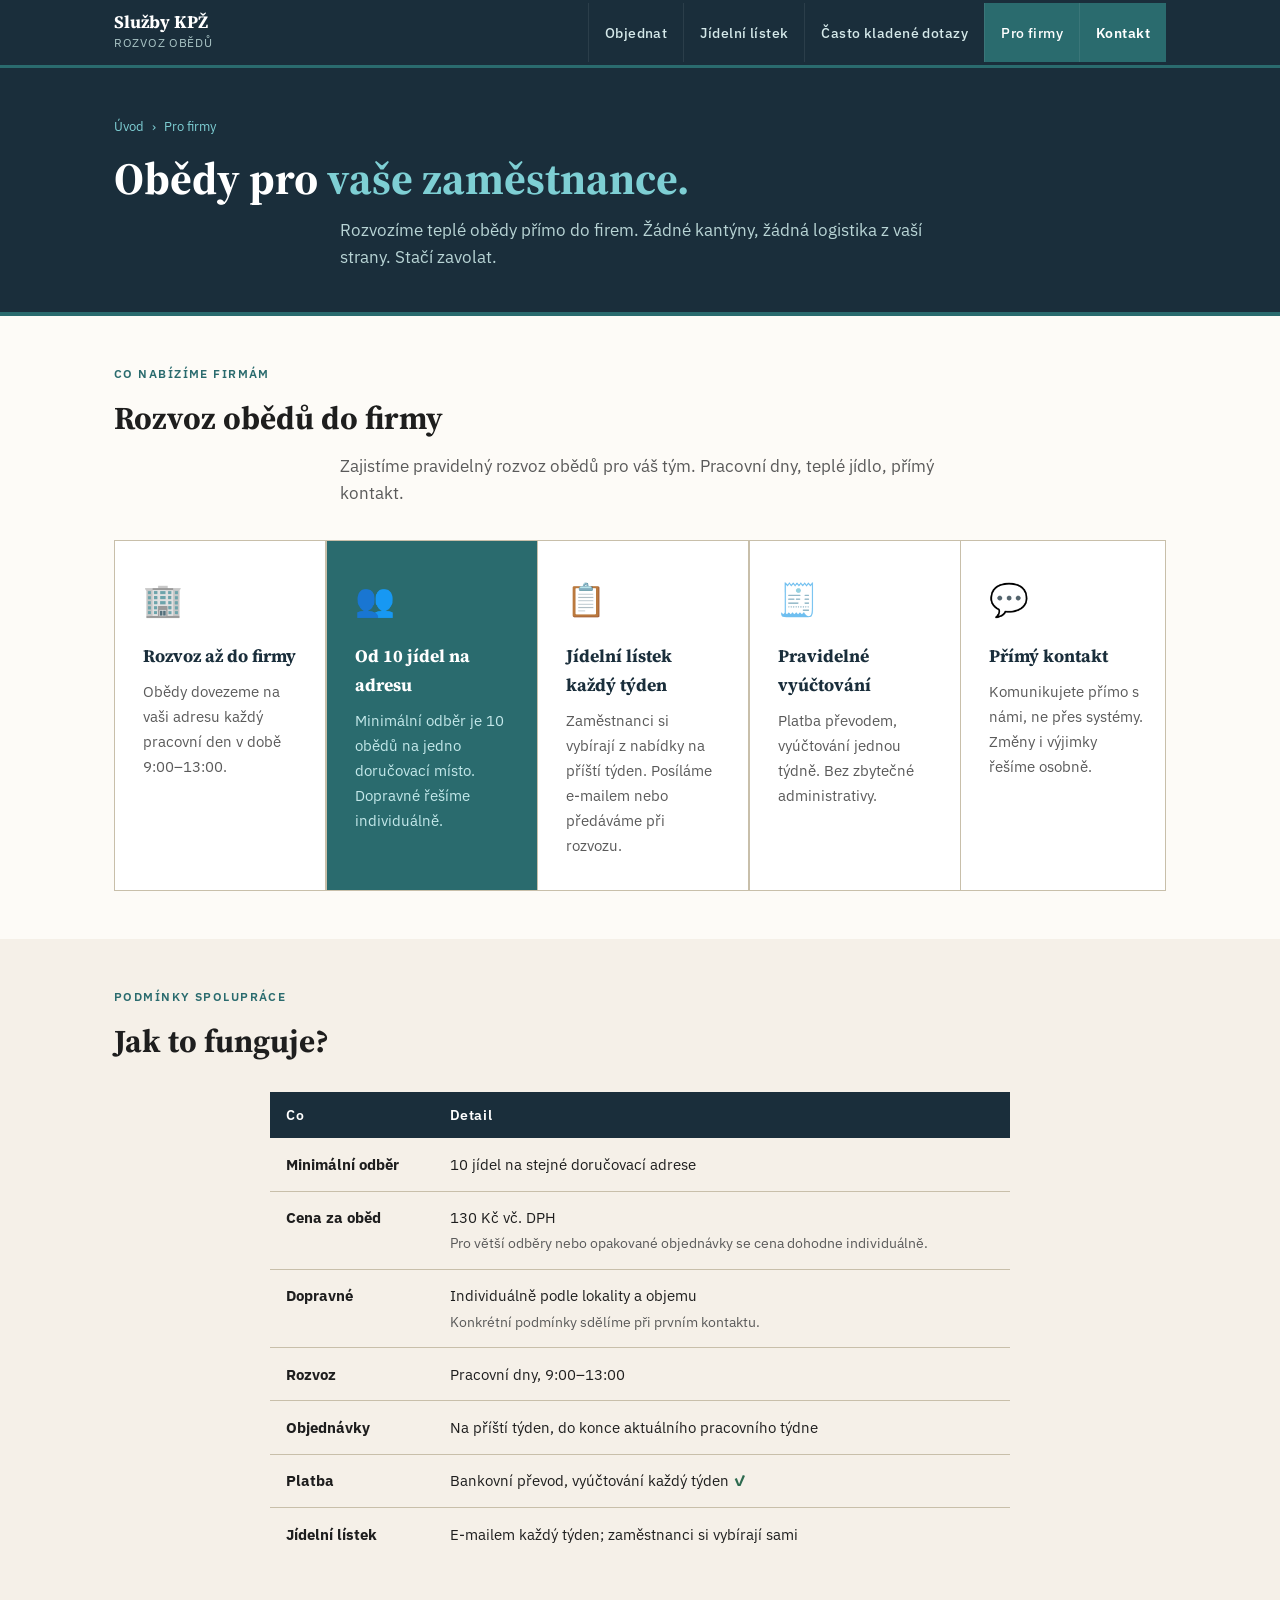
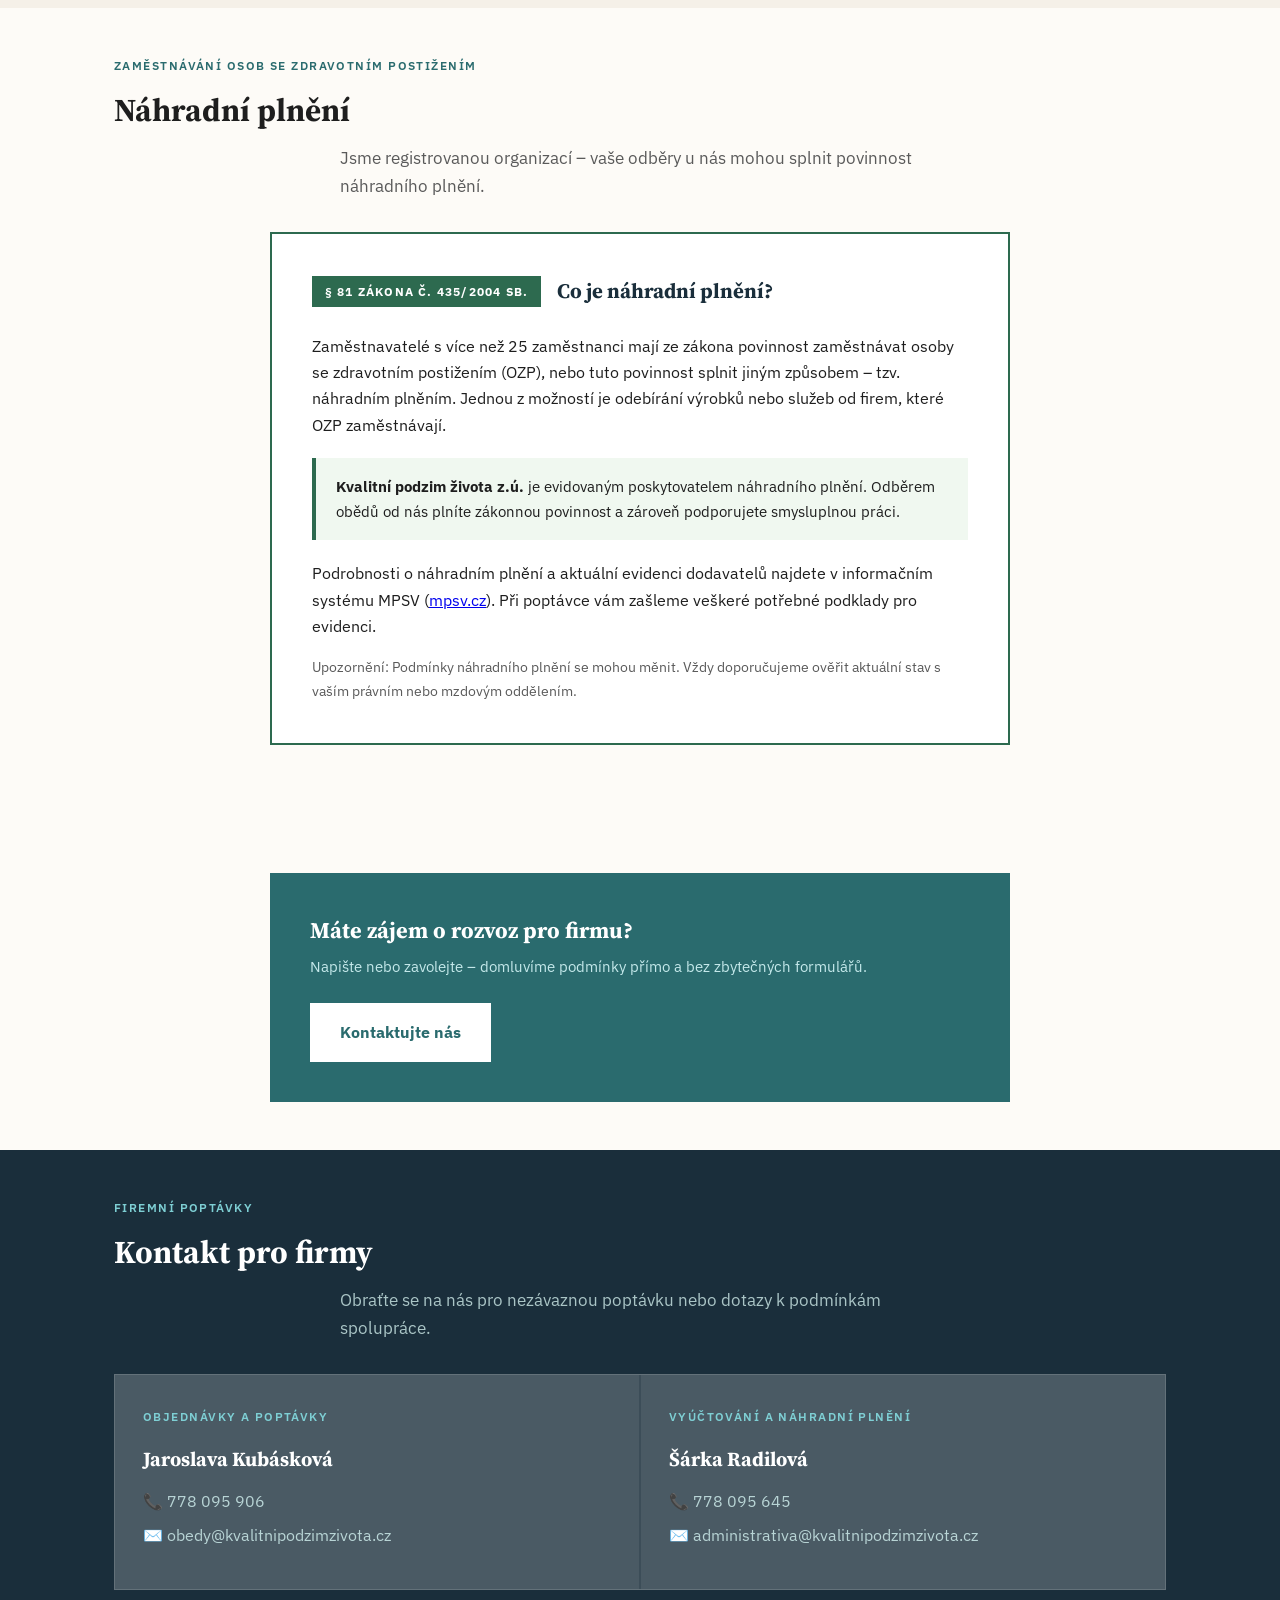
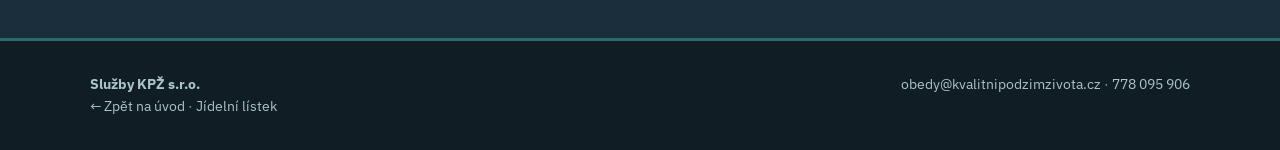
==== firmy.html @ a37a97b9 "fix centering" ====
<!DOCTYPE html>
<html lang="cs">
<head>
<meta charset="UTF-8">
<meta name="viewport" content="width=device-width, initial-scale=1.0">
<title>Rozvoz obědů pro firmy | Služby KPŽ</title>
<link rel="preconnect" href="https://fonts.googleapis.com">
<link rel="preconnect" href="https://fonts.gstatic.com" crossorigin>
<link href="https://fonts.googleapis.com/css2?family=Source+Serif+4:ital,opsz,wght@0,8..60,400;0,8..60,600;0,8..60,700;1,8..60,400&family=IBM+Plex+Sans:wght@400;500;600&display=swap" rel="stylesheet">
<style>
  *, *::before, *::after { box-sizing: border-box; margin: 0; padding: 0; }
  :root {
    --navy:  #1a2e3b;
    --teal:  #2a6b6e;
    --teal-light: #3a8d91;
    --warm:  #f5f0e8;
    --cream: #fdfbf7;
    --border:#c8bfaa;
    --text:  #1e1e1e;
    --muted: #5a5a5a;
    --green: #2d6a4f;
  }
  html { scroll-behavior: smooth; }
  body {
    font-family: 'IBM Plex Sans', sans-serif;
    font-size: 18px; line-height: 1.65;
    color: var(--text); background: var(--cream);
  }

  /* NAV */
  .site-nav {
    background: var(--navy); position: sticky; top: 0; z-index: 100;
    border-bottom: 3px solid var(--teal);
  }
  .nav-inner {
    max-width: 1100px; margin: 0 auto;
    display: flex; align-items: center; justify-content: space-between;
    padding: 0 1.5rem;
  }
  .nav-logo {
    display: flex; flex-direction: column;
    padding: 0.75rem 0; text-decoration: none;
  }
  .nav-logo span:first-child {
    font-family: 'Source Serif 4', serif;
    font-size: 1.1rem; font-weight: 700; color: #fff; line-height: 1.2;
  }
  .nav-logo span:last-child {
    font-size: 0.75rem; color: #aac5c6; letter-spacing: 0.06em; text-transform: uppercase;
  }
  .nav-links { display: flex; list-style: none; gap: 0; }
  .nav-links a {
    display: block; padding: 1.1rem 1rem;
    color: #d4e8e9; text-decoration: none; font-size: 0.9rem; font-weight: 500;
    letter-spacing: 0.03em; border-left: 1px solid rgba(255,255,255,0.08);
    transition: background 0.15s, color 0.15s;
  }
  .nav-links a:hover { background: var(--teal); color: #fff; }
  .nav-links a.active { background: var(--teal); color: #fff; }
  .nav-links a.nav-cta { background: var(--teal); color: #fff; font-weight: 600; }
  .nav-links a.nav-cta:hover { background: var(--teal-light); }

  /* PAGE HEADER */
  .page-header {
    background: var(--navy); padding: 3rem 1.5rem 2.5rem;
    border-bottom: 4px solid var(--teal);
  }
  .page-header-inner { max-width: 1100px; margin: 0 auto; padding: 0 1.5rem; }
  .breadcrumb {
    font-size: 0.8rem; color: #7ecfd4; margin-bottom: 1rem;
    display: flex; gap: 0.5rem; align-items: center;
  }
  .breadcrumb a { color: #7ecfd4; text-decoration: none; }
  .breadcrumb a:hover { color: #fff; }
  .page-header h1 {
    font-family: 'Source Serif 4', serif;
    font-size: clamp(1.8rem, 4vw, 2.8rem);
    font-weight: 700; color: #fff; line-height: 1.15; margin-bottom: 0.75rem;
  }
  .page-header h1 em { font-style: normal; color: #7ecfd4; }
  .page-header-lead { color: #b8d4d5; font-size: 1.05rem; max-width: 600px; margin-left: auto; margin-right: auto; }

  /* SECTIONS */
  .section { padding: 3rem 1.5rem; }
  .section-alt { background: var(--warm); }
  .section-dark { background: var(--navy); color: #fff; }
  .container { max-width: 1100px; margin-left: auto; margin-right: auto; padding: 0 1.5rem; }
  .section-label {
    font-size: 0.75rem; font-weight: 600; letter-spacing: 0.12em;
    text-transform: uppercase; color: var(--teal); margin-bottom: 0.5rem;
  }
  .section-dark .section-label { color: #7ecfd4; }
  h2 {
    font-family: 'Source Serif 4', serif;
    font-size: clamp(1.4rem, 2.5vw, 2rem);
    font-weight: 700; margin-bottom: 0.5rem;
  }
  .section-intro { font-size: 1.05rem; color: var(--muted); max-width: 600px; margin-bottom: 2rem; margin-left: auto; margin-right: auto; }
  .section-dark .section-intro { color: #aac5c6; }

  /* FEATURE GRID */
  .features {
    display: flex;
    gap: 1.5px; background: var(--border); border: 1.5px solid var(--border);
    margin-top: 2rem;
    overflow-x: auto;
    -webkit-overflow-scrolling: touch;
    scroll-snap-type: x mandatory;
  }
  .feature-card {
    background: #fff; padding: 2rem 1.75rem;
    min-width: 210px; flex: 1;
    scroll-snap-align: start;
  }
  .feature-icon { font-size: 2rem; margin-bottom: 1rem; display: block; }
  .feature-card h3 {
    font-family: 'Source Serif 4', serif;
    font-size: 1.1rem; font-weight: 700; margin-bottom: 0.5rem; color: var(--navy);
  }
  .feature-card p { font-size: 0.95rem; color: var(--muted); }
  .feature-card.highlight { background: var(--teal); }
  .feature-card.highlight h3 { color: #fff; }
  .feature-card.highlight p { color: #c4e8ea; }

  /* NAHRADNI PLNENI */
  .np-box {
    background: #fff; border: 2px solid var(--green);
    padding: 2.5rem; margin-top: 2rem;
    max-width: 740px; margin-left: auto; margin-right: auto;
  }
  .np-box-header {
    display: flex; align-items: center; gap: 1rem; margin-bottom: 1.5rem;
  }
  .np-badge {
    background: var(--green); color: #fff;
    font-size: 0.75rem; font-weight: 700; letter-spacing: 0.1em;
    text-transform: uppercase; padding: 0.35rem 0.8rem; white-space: nowrap;
  }
  .np-box h3 {
    font-family: 'Source Serif 4', serif;
    font-size: 1.3rem; font-weight: 700; color: var(--navy);
  }
  .np-body { font-size: 1rem; color: var(--text); }
  .np-body p { margin-bottom: 1rem; }
  .np-body p:last-child { margin-bottom: 0; color: var(--muted); font-size: 0.9rem; }
  .np-highlight {
    background: #f0f8f0; border-left: 4px solid var(--green);
    padding: 1rem 1.25rem; margin: 1.25rem 0;
    font-size: 0.95rem; color: var(--text);
  }

  /* CONDITION TABLE */
  .cond-table {
    width: 100%; border-collapse: collapse;
    margin-top: 1.5rem; font-size: 0.95rem;
    max-width: 740px; margin-left: auto; margin-right: auto;
  }
  .cond-table th {
    background: var(--navy); color: #fff;
    padding: 0.75rem 1rem; text-align: left;
    font-weight: 600; font-size: 0.85rem; letter-spacing: 0.04em;
  }
  .cond-table td {
    padding: 0.85rem 1rem; border-bottom: 1px solid var(--border);
    vertical-align: top;
  }
  .cond-table tr:last-child td { border-bottom: none; }
  .cond-table tr:nth-child(even) td { background: var(--warm); }
  .cond-ok { color: var(--green); font-weight: 700; }
  .cond-note { font-size: 0.85rem; color: var(--muted); }

  /* CTA BOX */
  .cta-box {
    background: var(--teal); color: #fff;
    padding: 2.5rem; margin-top: 2rem;
    display: flex; align-items: center; justify-content: space-between;
    gap: 1.5rem; flex-wrap: wrap;
    max-width: 740px; margin-left: auto; margin-right: auto;
  }
  .cta-box h3 {
    font-family: 'Source Serif 4', serif;
    font-size: 1.4rem; font-weight: 700; margin-bottom: 0.25rem;
  }
  .cta-box p { color: #c4e8ea; font-size: 0.95rem; }
  .btn-white {
    display: inline-block; padding: 0.9rem 1.75rem;
    background: #fff; color: var(--teal);
    font-family: 'IBM Plex Sans', sans-serif; font-size: 1rem; font-weight: 700;
    text-decoration: none; border: 2px solid #fff;
    white-space: nowrap; transition: background 0.15s, color 0.15s;
  }
  .btn-white:hover { background: var(--navy); color: #fff; border-color: var(--navy); }

  /* CONTACT */
  .contact-grid {
    display: grid; grid-template-columns: repeat(auto-fit, minmax(260px, 1fr));
    gap: 1.5px; background: rgba(255,255,255,0.15);
    border: 1.5px solid rgba(255,255,255,0.2); margin-top: 2rem;
  }
  .contact-card { background: rgba(255,255,255,0.07); padding: 2rem 1.75rem; }
  .contact-card h3 {
    font-size: 0.75rem; letter-spacing: 0.12em; text-transform: uppercase;
    color: #7ecfd4; margin-bottom: 1rem; font-weight: 600;
  }
  .contact-card .name {
    font-family: 'Source Serif 4', serif;
    font-size: 1.25rem; font-weight: 700; color: #fff; margin-bottom: 0.75rem;
  }
  .contact-item { margin-bottom: 0.5rem; }
  .contact-item a {
    color: #b8d4d5; text-decoration: none; font-size: 1rem;
    display: flex; align-items: center; gap: 0.5rem;
    word-break: break-all;
  }
  .contact-item a:hover { color: #fff; }

  .site-footer {
    background: #101d24; color: #7a9fa5;
    padding: 2rem 1.5rem; font-size: 0.85rem;
    border-top: 3px solid var(--teal);
  }
  .footer-inner {
    max-width: 1100px; margin: 0 auto;
    display: flex; flex-wrap: wrap; justify-content: space-between; gap: 1rem;
  }
  .footer-inner a { color: #aac5c6; text-decoration: none; }
  .footer-inner a:hover { color: #fff; }


  /* ── HAMBURGER ── */
  .nav-hamburger {
    display: none;
    flex-direction: column; justify-content: center; gap: 5px;
    width: 2.5rem; height: 2.5rem;
    background: none; border: none; cursor: pointer; padding: 0.25rem;
    flex-shrink: 0;
  }
  .nav-hamburger span {
    display: block; width: 100%; height: 2px;
    background: #fff; transition: transform 0.2s, opacity 0.2s;
  }
  .nav-hamburger.open span:nth-child(1) { transform: translateY(7px) rotate(45deg); }
  .nav-hamburger.open span:nth-child(2) { opacity: 0; }
  .nav-hamburger.open span:nth-child(3) { transform: translateY(-7px) rotate(-45deg); }
  .nav-mobile {
    display: none; flex-direction: column;
    background: var(--navy);
    border-top: 1px solid rgba(255,255,255,0.1);
  }
  .nav-mobile.open { display: flex; }
  .nav-mobile a {
    display: block; padding: 1rem 1.5rem;
    color: #d4e8e9; text-decoration: none; font-size: 1.05rem; font-weight: 500;
    border-bottom: 1px solid rgba(255,255,255,0.07);
    transition: background 0.15s;
  }
  .nav-mobile a:hover { background: var(--teal); color: #fff; }
  .nav-mobile a.nav-cta {
    background: var(--teal); color: #fff; font-weight: 700;
    text-align: center; margin: 0.75rem 1.5rem 1rem;
  }
  .nav-mobile a.nav-cta:hover { background: var(--teal-light); }
  @media (max-width: 700px) {
    .nav-links { display: none; }
    .nav-hamburger { display: flex; }
    .cta-box { flex-direction: column; }
    .feature-card { min-width: 75vw; }
    .np-box { padding: 1.5rem; }
    .np-box-header { flex-direction: column; align-items: flex-start; }
    .cond-table { font-size: 0.85rem; }
  }
</style>
</head>
<body>

<nav class="site-nav">
  <div class="nav-inner">
    <a href="index.html" class="nav-logo">
      <span>Služby KPŽ</span>
      <span>Rozvoz obědů</span>
    </a>
    <ul class="nav-links">
      <li><a href="index.html#objednat-formular">Objednat</a></li>
      <li><a href="jidelni-listek.html">Jídelní lístek</a></li>
      <li><a href="index.html#faq">Často kladené dotazy</a></li>
      <li><a href="firmy.html" class="active">Pro firmy</a></li>
      <li><a href="#kontakt" class="nav-cta">Kontakt</a></li>
    </ul>
    <button class="nav-hamburger" aria-label="Otevřít menu" aria-expanded="false" onclick="toggleMenu(this)">
      <span></span><span></span><span></span>
    </button>
  </div>
  <div class="nav-mobile" id="nav-mobile">
    <a href="index.html" onclick="closeMenu()" style="font-weight:700;color:#fff;">← Úvod</a>
    <a href="index.html#objednat-formular" onclick="closeMenu()">Objednat</a>
    <a href="jidelni-listek.html" onclick="closeMenu()">Jídelní lístek</a>
    <a href="index.html#faq" onclick="closeMenu()">Často kladené dotazy</a>
    <a href="firmy.html" onclick="closeMenu()">Pro firmy</a>
    <a href="#kontakt" class="nav-cta" onclick="closeMenu()">Kontakt</a>
  </div>
</nav>

<header class="page-header">
  <div class="page-header-inner">
    <div class="breadcrumb">
      <a href="index.html">Úvod</a> <span>›</span> Pro firmy
    </div>
    <h1>Obědy pro <em>vaše zaměstnance.</em></h1>
    <p class="page-header-lead">
      Rozvozíme teplé obědy přímo do firem. Žádné kantýny, žádná logistika z vaší strany. Stačí zavolat.
    </p>
  </div>
</header>

<!-- PŘEHLED -->
<section class="section">
  <div class="container">
    <p class="section-label">Co nabízíme firmám</p>
    <h2>Rozvoz obědů do firmy</h2>
    <p class="section-intro">
      Zajistíme pravidelný rozvoz obědů pro váš tým. Pracovní dny, teplé jídlo, přímý kontakt.
    </p>
    <div class="features" role="list">
      <div class="feature-card" role="listitem">
        <span class="feature-icon" aria-hidden="true">🏢</span>
        <h3>Rozvoz až do firmy</h3>
        <p>Obědy dovezeme na vaši adresu každý pracovní den v době 9:00–13:00.</p>
      </div>
      <div class="feature-card highlight" role="listitem">
        <span class="feature-icon" aria-hidden="true">👥</span>
        <h3>Od 10 jídel na adresu</h3>
        <p>Minimální odběr je 10 obědů na jedno doručovací místo. Dopravné řešíme individuálně.</p>
      </div>
      <div class="feature-card" role="listitem">
        <span class="feature-icon" aria-hidden="true">📋</span>
        <h3>Jídelní lístek každý týden</h3>
        <p>Zaměstnanci si vybírají z nabídky na příští týden. Posíláme e-mailem nebo předáváme při rozvozu.</p>
      </div>
      <div class="feature-card" role="listitem">
        <span class="feature-icon" aria-hidden="true">🧾</span>
        <h3>Pravidelné vyúčtování</h3>
        <p>Platba převodem, vyúčtování jednou týdně. Bez zbytečné administrativy.</p>
      </div>
      <div class="feature-card" role="listitem">
        <span class="feature-icon" aria-hidden="true">💬</span>
        <h3>Přímý kontakt</h3>
        <p>Komunikujete přímo s námi, ne přes systémy. Změny i výjimky řešíme osobně.</p>
      </div>
    </div>
  </div>
</section>

<!-- PODMÍNKY -->
<section class="section section-alt">
  <div class="container">
    <p class="section-label">Podmínky spolupráce</p>
    <h2>Jak to funguje?</h2>
    <table class="cond-table" aria-label="Podmínky firemního rozvozu">
      <thead>
        <tr>
          <th>Co</th>
          <th>Detail</th>
        </tr>
      </thead>
      <tbody>
        <tr>
          <td><strong>Minimální odběr</strong></td>
          <td>10 jídel na stejné doručovací adrese</td>
        </tr>
        <tr>
          <td><strong>Cena za oběd</strong></td>
          <td>130 Kč vč. DPH<br><span class="cond-note">Pro větší odběry nebo opakované objednávky se cena dohodne individuálně.</span></td>
        </tr>
        <tr>
          <td><strong>Dopravné</strong></td>
          <td>Individuálně podle lokality a objemu<br><span class="cond-note">Konkrétní podmínky sdělíme při prvním kontaktu.</span></td>
        </tr>
        <tr>
          <td><strong>Rozvoz</strong></td>
          <td>Pracovní dny, 9:00–13:00</td>
        </tr>
        <tr>
          <td><strong>Objednávky</strong></td>
          <td>Na příští týden, do konce aktuálního pracovního týdne</td>
        </tr>
        <tr>
          <td><strong>Platba</strong></td>
          <td>Bankovní převod, vyúčtování každý týden <span class="cond-ok">✓</span></td>
        </tr>
        <tr>
          <td><strong>Jídelní lístek</strong></td>
          <td>E-mailem každý týden; zaměstnanci si vybírají sami</td>
        </tr>
      </tbody>
    </table>
  </div>
</section>

<!-- NÁHRADNÍ PLNĚNÍ -->
<section class="section" id="nahradni-plneni">
  <div class="container">
    <p class="section-label">Zaměstnávání osob se zdravotním postižením</p>
    <h2>Náhradní plnění</h2>
    <p class="section-intro">
      Jsme registrovanou organizací – vaše odběry u nás mohou splnit povinnost náhradního plnění.
    </p>

    <div class="np-box" role="note" aria-label="Informace o náhradním plnění">
      <div class="np-box-header">
        <span class="np-badge">§ 81 zákona č. 435/2004 Sb.</span>
        <h3>Co je náhradní plnění?</h3>
      </div>
      <div class="np-body">
        <p>
          Zaměstnavatelé s více než 25 zaměstnanci mají ze zákona povinnost zaměstnávat osoby se zdravotním postižením (OZP), nebo tuto povinnost splnit jiným způsobem – tzv. náhradním plněním. Jednou z možností je odebírání výrobků nebo služeb od firem, které OZP zaměstnávají.
        </p>
        <div class="np-highlight">
          <strong>Kvalitní podzim života z.ú.</strong> je evidovaným poskytovatelem náhradního plnění. Odběrem obědů od nás plníte zákonnou povinnost a zároveň podporujete smysluplnou práci.
        </div>
        <p>
          Podrobnosti o náhradním plnění a aktuální evidenci dodavatelů najdete v informačním systému MPSV
          (<a href="https://www.mpsv.cz" target="_blank" rel="noopener noreferrer">mpsv.cz</a>).
          Při poptávce vám zašleme veškeré potřebné podklady pro evidenci.
        </p>
        <p>
          Upozornění: Podmínky náhradního plnění se mohou měnit. Vždy doporučujeme ověřit aktuální stav s vaším právním nebo mzdovým oddělením.
        </p>
      </div>
    </div>
  </div>
</section>

<!-- CTA -->
<section class="section">
  <div class="container">
    <div class="cta-box" role="complementary" aria-label="Výzva k akci">
      <div>
        <h3>Máte zájem o rozvoz pro firmu?</h3>
        <p>Napište nebo zavolejte – domluvíme podmínky přímo a bez zbytečných formulářů.</p>
      </div>
      <a href="#kontakt" class="btn-white">Kontaktujte nás</a>
    </div>
  </div>
</section>

<!-- KONTAKT -->
<section class="section section-dark" id="kontakt">
  <div class="container">
    <p class="section-label">Firemní poptávky</p>
    <h2 style="color:#fff;">Kontakt pro firmy</h2>
    <p class="section-intro">Obraťte se na nás pro nezávaznou poptávku nebo dotazy k podmínkám spolupráce.</p>
    <div class="contact-grid" role="list">
      <div class="contact-card" role="listitem">
        <h3>Objednávky a poptávky</h3>
        <div class="name">Jaroslava Kubásková</div>
        <div class="contact-item"><a href="tel:778095906">📞 778 095 906</a></div>
        <div class="contact-item"><a href="mailto:obedy@kvalitnipodzimzivota.cz">✉️ obedy@kvalitnipodzimzivota.cz</a></div>
      </div>
      <div class="contact-card" role="listitem">
        <h3>Vyúčtování a náhradní plnění</h3>
        <div class="name">Šárka Radilová</div>
        <div class="contact-item"><a href="tel:778095645">📞 778 095 645</a></div>
        <div class="contact-item"><a href="mailto:administrativa@kvalitnipodzimzivota.cz">✉️ administrativa@kvalitnipodzimzivota.cz</a></div>
      </div>
    </div>
  </div>
</section>

<footer class="site-footer">
  <div class="footer-inner">
    <div>
      <strong style="color:#aac5c6;">Služby KPŽ s.r.o.</strong><br>
      <a href="index.html">← Zpět na úvod</a> ·
      <a href="jidelni-listek.html">Jídelní lístek</a>
    </div>
    <div>
      <a href="mailto:obedy@kvalitnipodzimzivota.cz">obedy@kvalitnipodzimzivota.cz</a> ·
      <a href="tel:778095906">778 095 906</a>
    </div>
  </div>
</footer>

<script>
  function toggleMenu(btn) {
    const menu = document.getElementById('nav-mobile');
    const open = menu.classList.toggle('open');
    btn.classList.toggle('open', open);
    btn.setAttribute('aria-expanded', open);
  }
  function closeMenu() {
    const menu = document.getElementById('nav-mobile');
    const btn = document.querySelector('.nav-hamburger');
    menu.classList.remove('open');
    btn.classList.remove('open');
    btn.setAttribute('aria-expanded', 'false');
  }
</script>

</body>
</html>
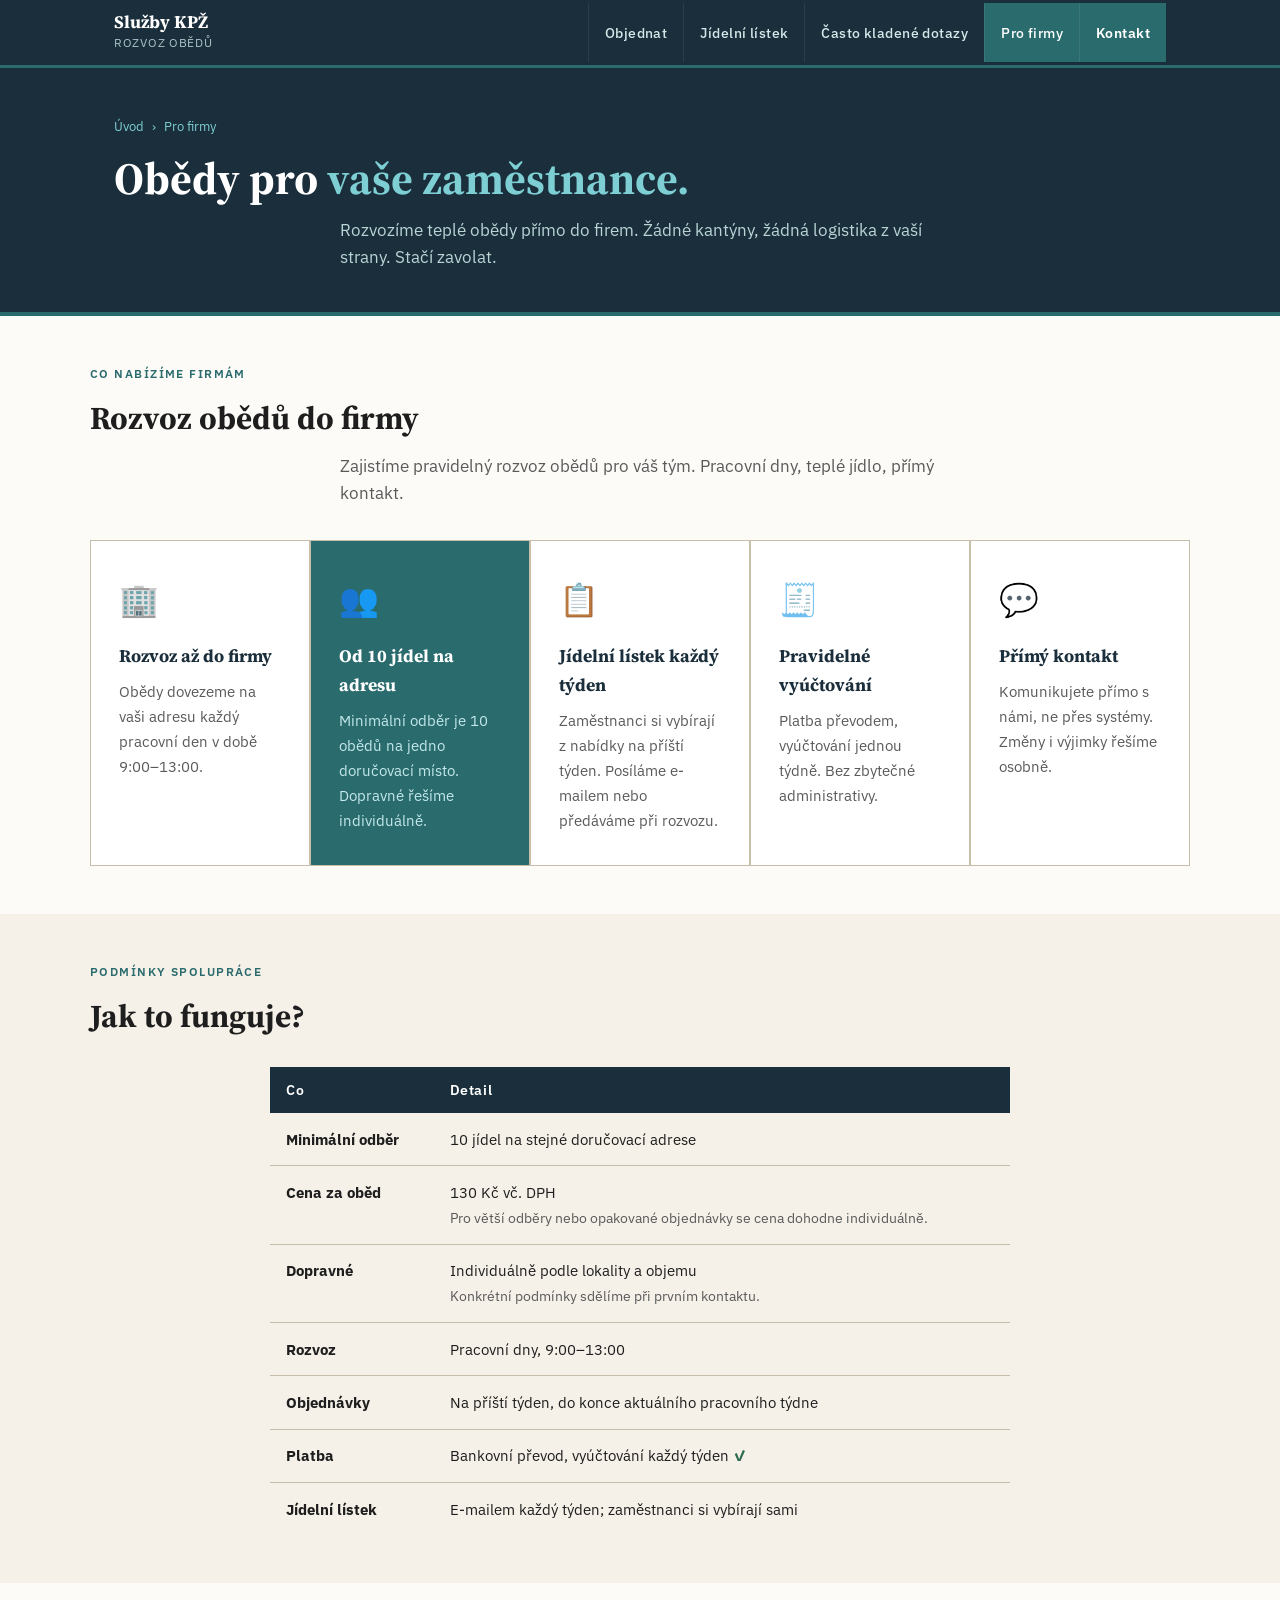
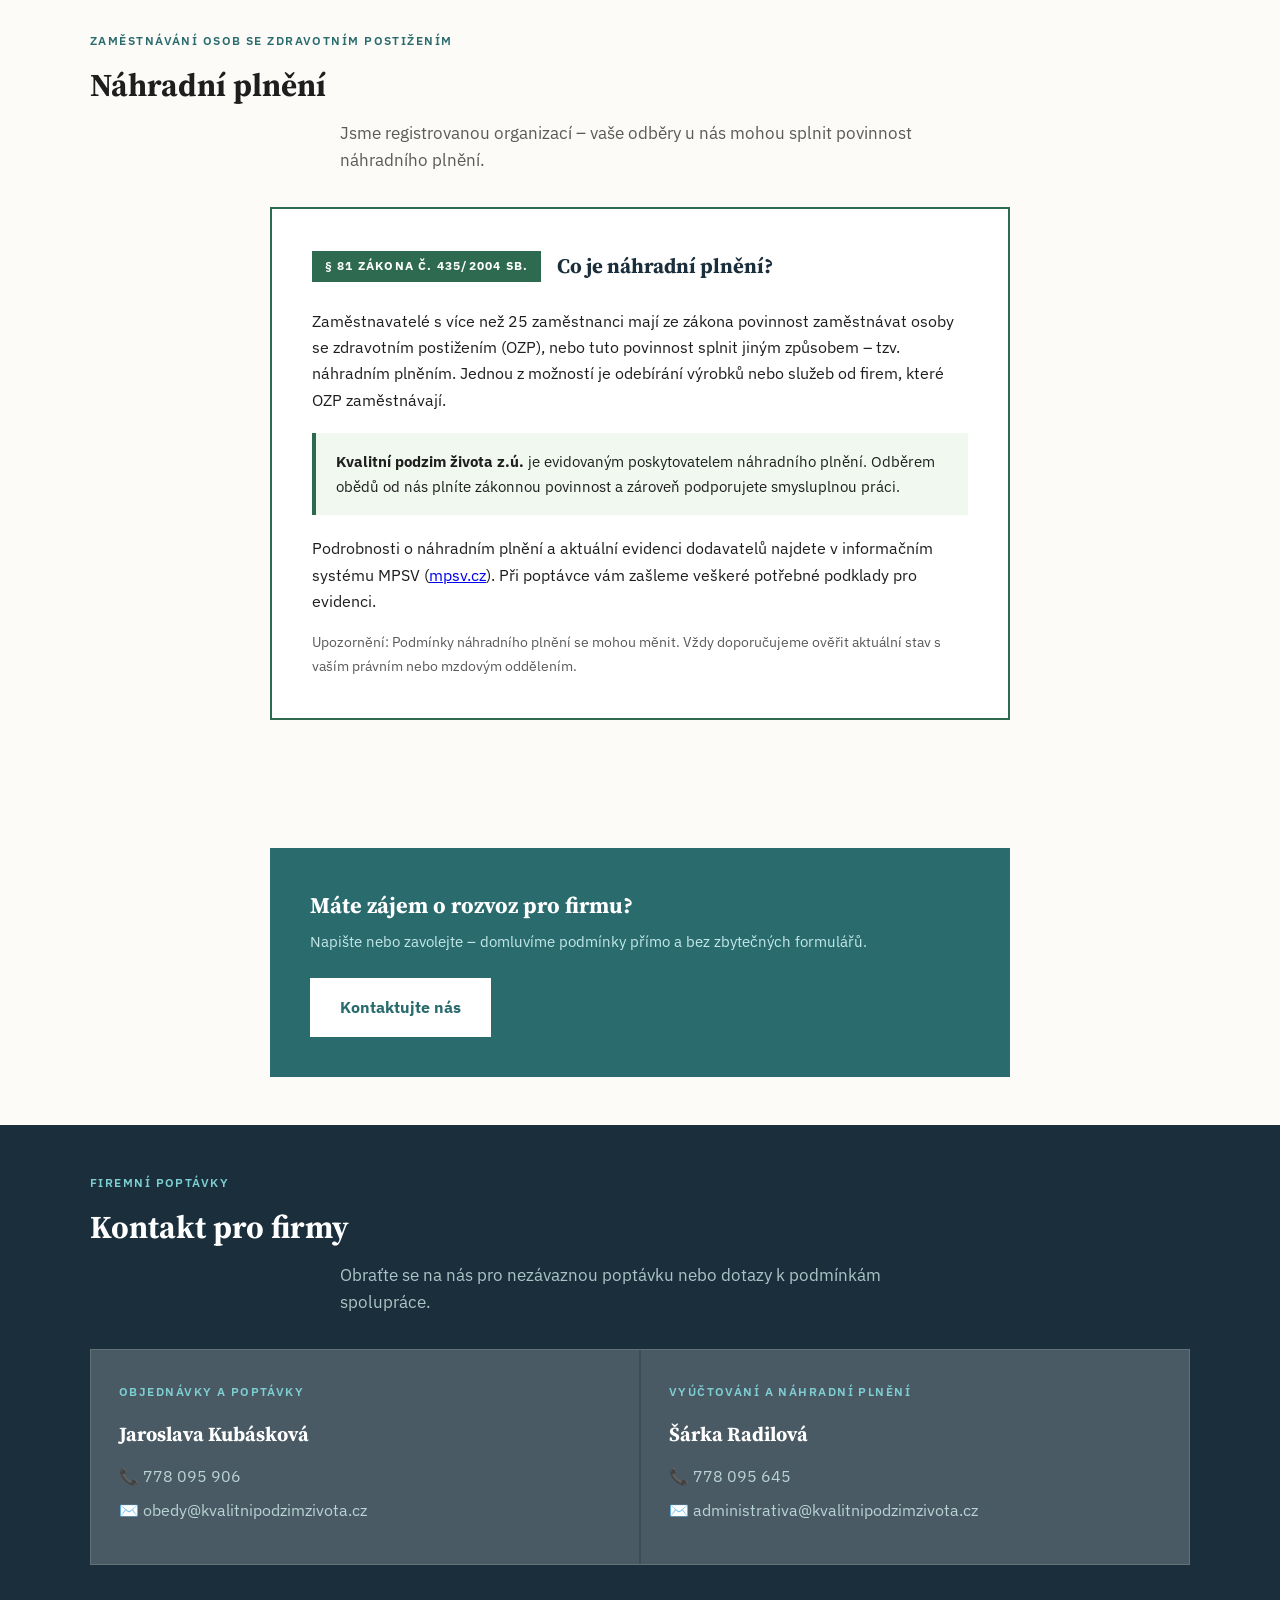
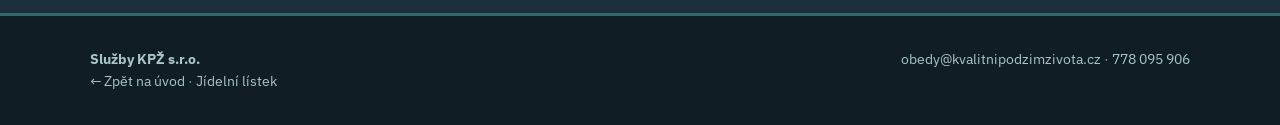
==== commit 0dab29b5: "removed bad loking padding Added claude for da vibes" ====
--- a/firmy.html
+++ b/firmy.html
@@ -84,7 +84,7 @@
   .section { padding: 3rem 1.5rem; }
   .section-alt { background: var(--warm); }
   .section-dark { background: var(--navy); color: #fff; }
-  .container { max-width: 1100px; margin-left: auto; margin-right: auto; padding: 0 1.5rem; }
+  .container { max-width: 1100px; margin: 0 auto; }
   .section-label {
     font-size: 0.75rem; font-weight: 600; letter-spacing: 0.12em;
     text-transform: uppercase; color: var(--teal); margin-bottom: 0.5rem;
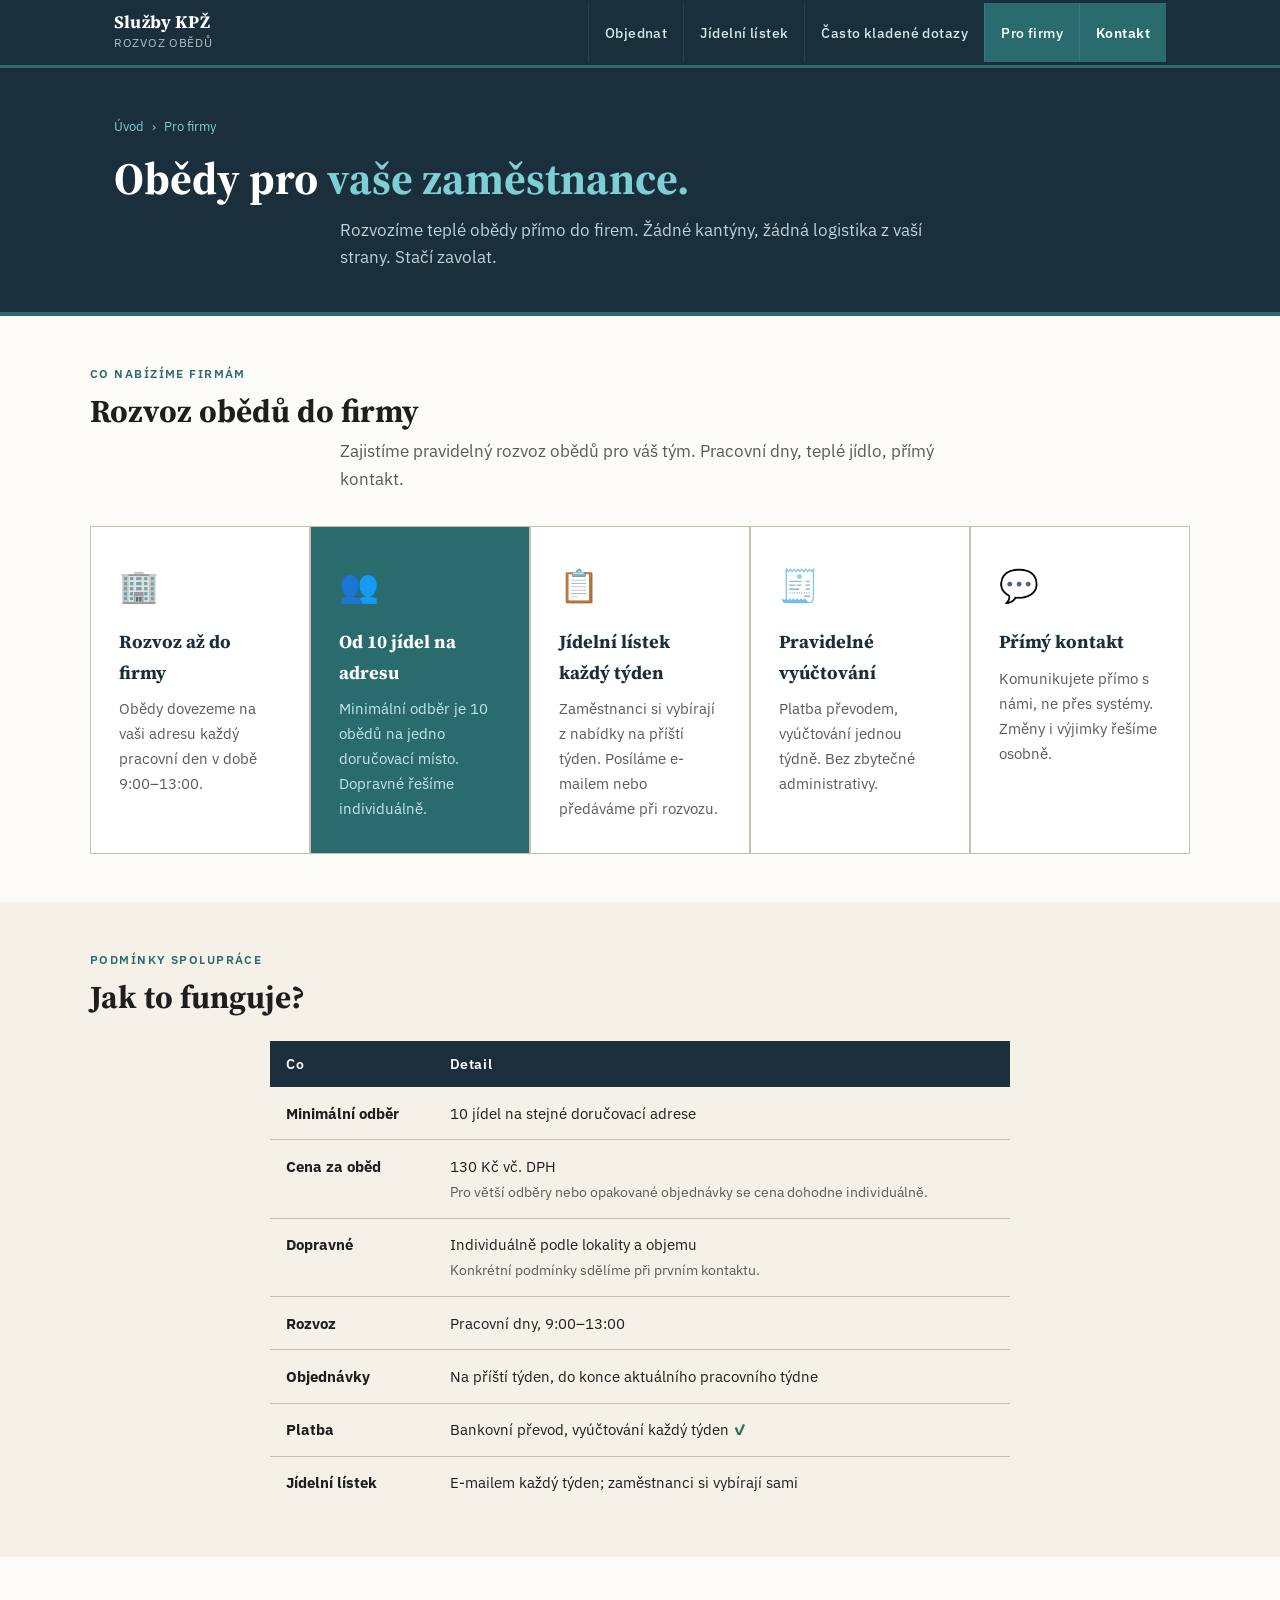
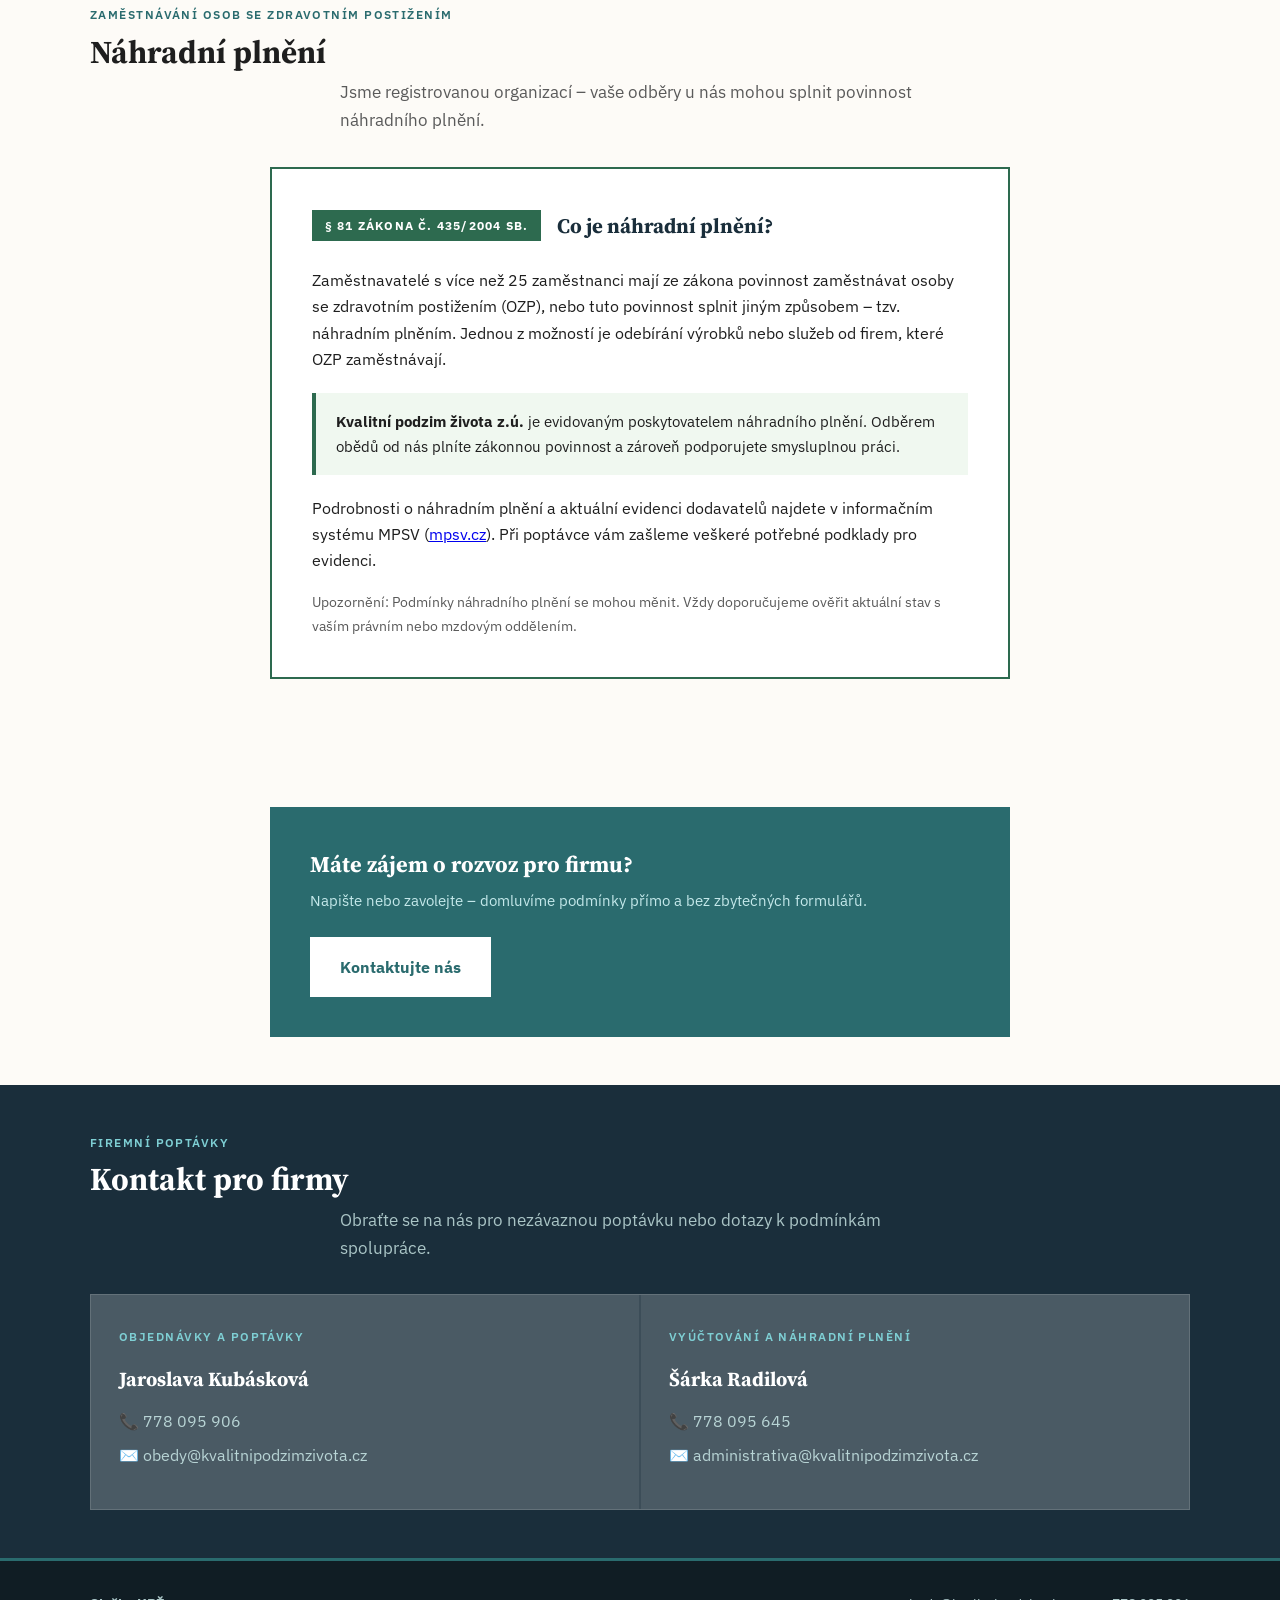
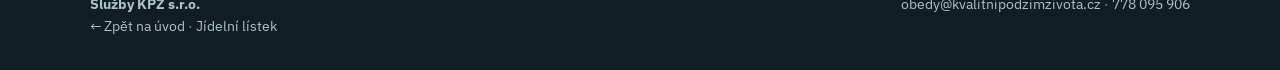
==== commit ad02bdd2: "refactor: extract CSS and JS into shared external files Move all inline <style> blocks to style.css " ====
--- a/firmy.html
+++ b/firmy.html
@@ -7,271 +7,9 @@
 <link rel="preconnect" href="https://fonts.googleapis.com">
 <link rel="preconnect" href="https://fonts.gstatic.com" crossorigin>
 <link href="https://fonts.googleapis.com/css2?family=Source+Serif+4:ital,opsz,wght@0,8..60,400;0,8..60,600;0,8..60,700;1,8..60,400&family=IBM+Plex+Sans:wght@400;500;600&display=swap" rel="stylesheet">
-<style>
-  *, *::before, *::after { box-sizing: border-box; margin: 0; padding: 0; }
-  :root {
-    --navy:  #1a2e3b;
-    --teal:  #2a6b6e;
-    --teal-light: #3a8d91;
-    --warm:  #f5f0e8;
-    --cream: #fdfbf7;
-    --border:#c8bfaa;
-    --text:  #1e1e1e;
-    --muted: #5a5a5a;
-    --green: #2d6a4f;
-  }
-  html { scroll-behavior: smooth; }
-  body {
-    font-family: 'IBM Plex Sans', sans-serif;
-    font-size: 18px; line-height: 1.65;
-    color: var(--text); background: var(--cream);
-  }
-
-  /* NAV */
-  .site-nav {
-    background: var(--navy); position: sticky; top: 0; z-index: 100;
-    border-bottom: 3px solid var(--teal);
-  }
-  .nav-inner {
-    max-width: 1100px; margin: 0 auto;
-    display: flex; align-items: center; justify-content: space-between;
-    padding: 0 1.5rem;
-  }
-  .nav-logo {
-    display: flex; flex-direction: column;
-    padding: 0.75rem 0; text-decoration: none;
-  }
-  .nav-logo span:first-child {
-    font-family: 'Source Serif 4', serif;
-    font-size: 1.1rem; font-weight: 700; color: #fff; line-height: 1.2;
-  }
-  .nav-logo span:last-child {
-    font-size: 0.75rem; color: #aac5c6; letter-spacing: 0.06em; text-transform: uppercase;
-  }
-  .nav-links { display: flex; list-style: none; gap: 0; }
-  .nav-links a {
-    display: block; padding: 1.1rem 1rem;
-    color: #d4e8e9; text-decoration: none; font-size: 0.9rem; font-weight: 500;
-    letter-spacing: 0.03em; border-left: 1px solid rgba(255,255,255,0.08);
-    transition: background 0.15s, color 0.15s;
-  }
-  .nav-links a:hover { background: var(--teal); color: #fff; }
-  .nav-links a.active { background: var(--teal); color: #fff; }
-  .nav-links a.nav-cta { background: var(--teal); color: #fff; font-weight: 600; }
-  .nav-links a.nav-cta:hover { background: var(--teal-light); }
-
-  /* PAGE HEADER */
-  .page-header {
-    background: var(--navy); padding: 3rem 1.5rem 2.5rem;
-    border-bottom: 4px solid var(--teal);
-  }
-  .page-header-inner { max-width: 1100px; margin: 0 auto; padding: 0 1.5rem; }
-  .breadcrumb {
-    font-size: 0.8rem; color: #7ecfd4; margin-bottom: 1rem;
-    display: flex; gap: 0.5rem; align-items: center;
-  }
-  .breadcrumb a { color: #7ecfd4; text-decoration: none; }
-  .breadcrumb a:hover { color: #fff; }
-  .page-header h1 {
-    font-family: 'Source Serif 4', serif;
-    font-size: clamp(1.8rem, 4vw, 2.8rem);
-    font-weight: 700; color: #fff; line-height: 1.15; margin-bottom: 0.75rem;
-  }
-  .page-header h1 em { font-style: normal; color: #7ecfd4; }
-  .page-header-lead { color: #b8d4d5; font-size: 1.05rem; max-width: 600px; margin-left: auto; margin-right: auto; }
-
-  /* SECTIONS */
-  .section { padding: 3rem 1.5rem; }
-  .section-alt { background: var(--warm); }
-  .section-dark { background: var(--navy); color: #fff; }
-  .container { max-width: 1100px; margin: 0 auto; }
-  .section-label {
-    font-size: 0.75rem; font-weight: 600; letter-spacing: 0.12em;
-    text-transform: uppercase; color: var(--teal); margin-bottom: 0.5rem;
-  }
-  .section-dark .section-label { color: #7ecfd4; }
-  h2 {
-    font-family: 'Source Serif 4', serif;
-    font-size: clamp(1.4rem, 2.5vw, 2rem);
-    font-weight: 700; margin-bottom: 0.5rem;
-  }
-  .section-intro { font-size: 1.05rem; color: var(--muted); max-width: 600px; margin-bottom: 2rem; margin-left: auto; margin-right: auto; }
-  .section-dark .section-intro { color: #aac5c6; }
-
-  /* FEATURE GRID */
-  .features {
-    display: flex;
-    gap: 1.5px; background: var(--border); border: 1.5px solid var(--border);
-    margin-top: 2rem;
-    overflow-x: auto;
-    -webkit-overflow-scrolling: touch;
-    scroll-snap-type: x mandatory;
-  }
-  .feature-card {
-    background: #fff; padding: 2rem 1.75rem;
-    min-width: 210px; flex: 1;
-    scroll-snap-align: start;
-  }
-  .feature-icon { font-size: 2rem; margin-bottom: 1rem; display: block; }
-  .feature-card h3 {
-    font-family: 'Source Serif 4', serif;
-    font-size: 1.1rem; font-weight: 700; margin-bottom: 0.5rem; color: var(--navy);
-  }
-  .feature-card p { font-size: 0.95rem; color: var(--muted); }
-  .feature-card.highlight { background: var(--teal); }
-  .feature-card.highlight h3 { color: #fff; }
-  .feature-card.highlight p { color: #c4e8ea; }
-
-  /* NAHRADNI PLNENI */
-  .np-box {
-    background: #fff; border: 2px solid var(--green);
-    padding: 2.5rem; margin-top: 2rem;
-    max-width: 740px; margin-left: auto; margin-right: auto;
-  }
-  .np-box-header {
-    display: flex; align-items: center; gap: 1rem; margin-bottom: 1.5rem;
-  }
-  .np-badge {
-    background: var(--green); color: #fff;
-    font-size: 0.75rem; font-weight: 700; letter-spacing: 0.1em;
-    text-transform: uppercase; padding: 0.35rem 0.8rem; white-space: nowrap;
-  }
-  .np-box h3 {
-    font-family: 'Source Serif 4', serif;
-    font-size: 1.3rem; font-weight: 700; color: var(--navy);
-  }
-  .np-body { font-size: 1rem; color: var(--text); }
-  .np-body p { margin-bottom: 1rem; }
-  .np-body p:last-child { margin-bottom: 0; color: var(--muted); font-size: 0.9rem; }
-  .np-highlight {
-    background: #f0f8f0; border-left: 4px solid var(--green);
-    padding: 1rem 1.25rem; margin: 1.25rem 0;
-    font-size: 0.95rem; color: var(--text);
-  }
-
-  /* CONDITION TABLE */
-  .cond-table {
-    width: 100%; border-collapse: collapse;
-    margin-top: 1.5rem; font-size: 0.95rem;
-    max-width: 740px; margin-left: auto; margin-right: auto;
-  }
-  .cond-table th {
-    background: var(--navy); color: #fff;
-    padding: 0.75rem 1rem; text-align: left;
-    font-weight: 600; font-size: 0.85rem; letter-spacing: 0.04em;
-  }
-  .cond-table td {
-    padding: 0.85rem 1rem; border-bottom: 1px solid var(--border);
-    vertical-align: top;
-  }
-  .cond-table tr:last-child td { border-bottom: none; }
-  .cond-table tr:nth-child(even) td { background: var(--warm); }
-  .cond-ok { color: var(--green); font-weight: 700; }
-  .cond-note { font-size: 0.85rem; color: var(--muted); }
-
-  /* CTA BOX */
-  .cta-box {
-    background: var(--teal); color: #fff;
-    padding: 2.5rem; margin-top: 2rem;
-    display: flex; align-items: center; justify-content: space-between;
-    gap: 1.5rem; flex-wrap: wrap;
-    max-width: 740px; margin-left: auto; margin-right: auto;
-  }
-  .cta-box h3 {
-    font-family: 'Source Serif 4', serif;
-    font-size: 1.4rem; font-weight: 700; margin-bottom: 0.25rem;
-  }
-  .cta-box p { color: #c4e8ea; font-size: 0.95rem; }
-  .btn-white {
-    display: inline-block; padding: 0.9rem 1.75rem;
-    background: #fff; color: var(--teal);
-    font-family: 'IBM Plex Sans', sans-serif; font-size: 1rem; font-weight: 700;
-    text-decoration: none; border: 2px solid #fff;
-    white-space: nowrap; transition: background 0.15s, color 0.15s;
-  }
-  .btn-white:hover { background: var(--navy); color: #fff; border-color: var(--navy); }
-
-  /* CONTACT */
-  .contact-grid {
-    display: grid; grid-template-columns: repeat(auto-fit, minmax(260px, 1fr));
-    gap: 1.5px; background: rgba(255,255,255,0.15);
-    border: 1.5px solid rgba(255,255,255,0.2); margin-top: 2rem;
-  }
-  .contact-card { background: rgba(255,255,255,0.07); padding: 2rem 1.75rem; }
-  .contact-card h3 {
-    font-size: 0.75rem; letter-spacing: 0.12em; text-transform: uppercase;
-    color: #7ecfd4; margin-bottom: 1rem; font-weight: 600;
-  }
-  .contact-card .name {
-    font-family: 'Source Serif 4', serif;
-    font-size: 1.25rem; font-weight: 700; color: #fff; margin-bottom: 0.75rem;
-  }
-  .contact-item { margin-bottom: 0.5rem; }
-  .contact-item a {
-    color: #b8d4d5; text-decoration: none; font-size: 1rem;
-    display: flex; align-items: center; gap: 0.5rem;
-    word-break: break-all;
-  }
-  .contact-item a:hover { color: #fff; }
-
-  .site-footer {
-    background: #101d24; color: #7a9fa5;
-    padding: 2rem 1.5rem; font-size: 0.85rem;
-    border-top: 3px solid var(--teal);
-  }
-  .footer-inner {
-    max-width: 1100px; margin: 0 auto;
-    display: flex; flex-wrap: wrap; justify-content: space-between; gap: 1rem;
-  }
-  .footer-inner a { color: #aac5c6; text-decoration: none; }
-  .footer-inner a:hover { color: #fff; }
-
-
-  /* ── HAMBURGER ── */
-  .nav-hamburger {
-    display: none;
-    flex-direction: column; justify-content: center; gap: 5px;
-    width: 2.5rem; height: 2.5rem;
-    background: none; border: none; cursor: pointer; padding: 0.25rem;
-    flex-shrink: 0;
-  }
-  .nav-hamburger span {
-    display: block; width: 100%; height: 2px;
-    background: #fff; transition: transform 0.2s, opacity 0.2s;
-  }
-  .nav-hamburger.open span:nth-child(1) { transform: translateY(7px) rotate(45deg); }
-  .nav-hamburger.open span:nth-child(2) { opacity: 0; }
-  .nav-hamburger.open span:nth-child(3) { transform: translateY(-7px) rotate(-45deg); }
-  .nav-mobile {
-    display: none; flex-direction: column;
-    background: var(--navy);
-    border-top: 1px solid rgba(255,255,255,0.1);
-  }
-  .nav-mobile.open { display: flex; }
-  .nav-mobile a {
-    display: block; padding: 1rem 1.5rem;
-    color: #d4e8e9; text-decoration: none; font-size: 1.05rem; font-weight: 500;
-    border-bottom: 1px solid rgba(255,255,255,0.07);
-    transition: background 0.15s;
-  }
-  .nav-mobile a:hover { background: var(--teal); color: #fff; }
-  .nav-mobile a.nav-cta {
-    background: var(--teal); color: #fff; font-weight: 700;
-    text-align: center; margin: 0.75rem 1.5rem 1rem;
-  }
-  .nav-mobile a.nav-cta:hover { background: var(--teal-light); }
-  @media (max-width: 700px) {
-    .nav-links { display: none; }
-    .nav-hamburger { display: flex; }
-    .cta-box { flex-direction: column; }
-    .feature-card { min-width: 75vw; }
-    .np-box { padding: 1.5rem; }
-    .np-box-header { flex-direction: column; align-items: flex-start; }
-    .cond-table { font-size: 0.85rem; }
-  }
-</style>
+<link rel="stylesheet" href="style.css">
 </head>
-<body>
+<body class="page-firmy">
 
 <nav class="site-nav">
   <div class="nav-inner">
@@ -480,21 +218,7 @@
   </div>
 </footer>
 
-<script>
-  function toggleMenu(btn) {
-    const menu = document.getElementById('nav-mobile');
-    const open = menu.classList.toggle('open');
-    btn.classList.toggle('open', open);
-    btn.setAttribute('aria-expanded', open);
-  }
-  function closeMenu() {
-    const menu = document.getElementById('nav-mobile');
-    const btn = document.querySelector('.nav-hamburger');
-    menu.classList.remove('open');
-    btn.classList.remove('open');
-    btn.setAttribute('aria-expanded', 'false');
-  }
-</script>
+<script src="main.js"></script>
 
 </body>
 </html>
--- a/style.css
+++ b/style.css
@@ -0,0 +1,826 @@
+/* ============================================================
+   Shared styles — Služby KPŽ Rozvoz obědů
+   ============================================================ */
+
+/* ── RESET ── */
+*, *::before, *::after { box-sizing: border-box; margin: 0; padding: 0; }
+
+/* ── ROOT VARIABLES ── */
+:root {
+  --navy:       #1a2e3b;
+  --teal:       #2a6b6e;
+  --teal-light: #3a8d91;
+  --warm:       #f5f0e8;
+  --cream:      #fdfbf7;
+  --border:     #c8bfaa;
+  --text:       #1e1e1e;
+  --muted:      #5a5a5a;
+  --accent:     #c0392b;
+  --green:      #2d6a4f;
+  /* Jídelní lístek – dodavatel colours */
+  --a-color:  #1a4e6e;
+  --a-light:  #e8f2f8;
+  --a-border: #5a9ec0;
+  --b-color:  #5c3a00;
+  --b-light:  #fdf3e3;
+  --b-border: #c08040;
+  --soup-bg:    #f0f7f0;
+  --soup-color: #2d5a3d;
+}
+
+/* ── BASE ── */
+html { scroll-behavior: smooth; }
+
+body {
+  font-family: 'IBM Plex Sans', sans-serif;
+  font-size: 18px;
+  line-height: 1.65;
+  color: var(--text);
+  background: var(--cream);
+}
+
+/* ── NAV ── */
+.site-nav {
+  background: var(--navy);
+  position: sticky; top: 0; z-index: 100;
+  border-bottom: 3px solid var(--teal);
+}
+.nav-inner {
+  max-width: 1100px; margin: 0 auto;
+  display: flex; align-items: center; justify-content: space-between;
+  padding: 0 1.5rem;
+}
+.nav-logo {
+  display: flex; flex-direction: column; gap: 0;
+  padding: 0.75rem 0;
+  text-decoration: none;
+}
+.nav-logo span:first-child {
+  font-family: 'Source Serif 4', serif;
+  font-size: 1.1rem; font-weight: 700;
+  color: #fff; letter-spacing: 0.01em;
+  line-height: 1.2;
+}
+.nav-logo span:last-child {
+  font-size: 0.75rem; color: #aac5c6; letter-spacing: 0.06em; text-transform: uppercase;
+}
+.nav-links {
+  display: flex; list-style: none; gap: 0;
+}
+.nav-links a {
+  display: block; padding: 1.1rem 1rem;
+  color: #d4e8e9; text-decoration: none; font-size: 0.9rem;
+  font-weight: 500; letter-spacing: 0.03em;
+  border-left: 1px solid rgba(255,255,255,0.08);
+  transition: background 0.15s, color 0.15s;
+}
+.nav-links a:hover { background: var(--teal); color: #fff; }
+.nav-links a.active { background: var(--teal); color: #fff; }
+.nav-links a.nav-cta { background: var(--teal); color: #fff; font-weight: 600; }
+.nav-links a.nav-cta:hover { background: var(--teal-light); }
+
+/* ── HAMBURGER ── */
+.nav-hamburger {
+  display: none;
+  flex-direction: column; justify-content: center; gap: 5px;
+  width: 2.5rem; height: 2.5rem;
+  background: none; border: none; cursor: pointer; padding: 0.25rem;
+  flex-shrink: 0;
+}
+.nav-hamburger span {
+  display: block; width: 100%; height: 2px;
+  background: #fff; transition: transform 0.2s, opacity 0.2s;
+}
+.nav-hamburger.open span:nth-child(1) { transform: translateY(7px) rotate(45deg); }
+.nav-hamburger.open span:nth-child(2) { opacity: 0; }
+.nav-hamburger.open span:nth-child(3) { transform: translateY(-7px) rotate(-45deg); }
+
+.nav-mobile {
+  display: none;
+  flex-direction: column;
+  background: var(--navy);
+  border-top: 1px solid rgba(255,255,255,0.1);
+}
+.nav-mobile.open { display: flex; }
+.nav-mobile a {
+  display: block; padding: 1rem 1.5rem;
+  color: #d4e8e9; text-decoration: none; font-size: 1.05rem; font-weight: 500;
+  border-bottom: 1px solid rgba(255,255,255,0.07);
+  transition: background 0.15s;
+}
+.nav-mobile a:hover { background: var(--teal); color: #fff; }
+.nav-mobile a.nav-cta {
+  background: var(--teal); color: #fff; font-weight: 700;
+  text-align: center; margin: 0.75rem 1.5rem 1rem;
+}
+.nav-mobile a.nav-cta:hover { background: var(--teal-light); }
+
+/* ── SECTIONS ── */
+.section { padding: 3rem 1.5rem; }
+.section-alt { background: var(--warm); }
+.section-dark { background: var(--navy); color: #fff; }
+.container { max-width: 1100px; margin: 0 auto; }
+.section-label {
+  font-size: 0.75rem; font-weight: 600; letter-spacing: 0.12em;
+  text-transform: uppercase; color: var(--teal);
+  margin-bottom: 0.5rem;
+}
+.section-dark .section-label { color: #7ecfd4; }
+h2 {
+  font-family: 'Source Serif 4', serif;
+  font-size: clamp(1.5rem, 3vw, 2.2rem);
+  font-weight: 700; line-height: 1.2;
+  margin-bottom: 0.5rem;
+}
+.section-intro {
+  font-size: 1.05rem; color: var(--muted);
+  max-width: 600px; margin-bottom: 2.5rem;
+}
+.section-dark .section-intro { color: #aac5c6; }
+
+/* ── FEATURE CARDS ── */
+.features {
+  display: flex;
+  gap: 1.5px; background: var(--border);
+  border: 1.5px solid var(--border);
+  margin-top: 2rem;
+  overflow-x: auto;
+  -webkit-overflow-scrolling: touch;
+  scroll-snap-type: x mandatory;
+}
+.feature-card {
+  background: #fff; padding: 2rem 1.75rem;
+  min-width: 210px; flex: 1;
+  scroll-snap-align: start;
+}
+.feature-icon { font-size: 2rem; margin-bottom: 1rem; display: block; }
+.feature-card h3 {
+  font-family: 'Source Serif 4', serif;
+  font-size: 1.15rem; font-weight: 700;
+  margin-bottom: 0.5rem; color: var(--navy);
+}
+.feature-card p { font-size: 0.95rem; color: var(--muted); }
+.feature-card.highlight { background: var(--teal); }
+.feature-card.highlight h3 { color: #fff; }
+.feature-card.highlight p { color: #c4e8ea; }
+
+/* ── CONTACT ── */
+.contact-grid {
+  display: grid; grid-template-columns: repeat(auto-fit, minmax(260px, 1fr));
+  gap: 1.5px; background: rgba(255,255,255,0.15);
+  border: 1.5px solid rgba(255,255,255,0.2);
+  margin-top: 2rem;
+}
+.contact-card {
+  background: rgba(255,255,255,0.07);
+  padding: 2rem 1.75rem;
+}
+.contact-card h3 {
+  font-size: 0.75rem; letter-spacing: 0.12em; text-transform: uppercase;
+  color: #7ecfd4; margin-bottom: 1rem; font-weight: 600;
+}
+.contact-card .name {
+  font-family: 'Source Serif 4', serif;
+  font-size: 1.25rem; font-weight: 700; color: #fff;
+  margin-bottom: 0.75rem;
+}
+.contact-item { margin-bottom: 0.5rem; }
+.contact-item a {
+  color: #b8d4d5; text-decoration: none; font-size: 1rem;
+  display: flex; align-items: center; gap: 0.5rem;
+  word-break: break-all;
+}
+.contact-item a:hover { color: #fff; }
+.contact-hours {
+  margin-top: 1.5rem; padding-top: 1rem;
+  border-top: 1px solid rgba(255,255,255,0.15);
+  font-size: 0.9rem; color: #7ecfd4;
+}
+
+/* ── PAGE HEADER (inner pages) ── */
+.page-header {
+  background: var(--navy); padding: 3rem 1.5rem 2.5rem;
+  border-bottom: 4px solid var(--teal);
+}
+.page-header-inner { max-width: 1100px; margin: 0 auto; padding: 0 1.5rem; }
+.breadcrumb {
+  font-size: 0.8rem; color: #7ecfd4; margin-bottom: 1rem;
+  display: flex; gap: 0.5rem; align-items: center;
+}
+.breadcrumb a { color: #7ecfd4; text-decoration: none; }
+.breadcrumb a:hover { color: #fff; }
+.page-header h1 {
+  font-family: 'Source Serif 4', serif;
+  font-size: clamp(1.8rem, 4vw, 2.8rem);
+  font-weight: 700; color: #fff; line-height: 1.15; margin-bottom: 0.75rem;
+}
+.page-header h1 em { font-style: normal; color: #7ecfd4; }
+.page-header-lead { color: #b8d4d5; font-size: 1.05rem; max-width: 600px; margin-left: auto; margin-right: auto; }
+
+/* ── FOOTER ── */
+.site-footer {
+  background: #101d24; color: #7a9fa5;
+  padding: 2rem 1.5rem; font-size: 0.85rem;
+  border-top: 3px solid var(--teal);
+}
+.footer-inner {
+  max-width: 1100px; margin: 0 auto;
+  display: flex; flex-wrap: wrap; justify-content: space-between;
+  gap: 1rem;
+}
+.footer-inner a { color: #aac5c6; text-decoration: none; }
+.footer-inner a:hover { color: #fff; }
+
+
+/* ============================================================
+   Page-specific base overrides
+   ============================================================ */
+
+body.page-index { overflow-x: hidden; }
+body.page-index .section { padding: 3.5rem 1.5rem; }
+
+body.page-menu { font-size: 17px; line-height: 1.6; }
+
+body.page-firmy h2 { font-size: clamp(1.4rem, 2.5vw, 2rem); }
+body.page-firmy .section-intro { margin-bottom: 2rem; margin-left: auto; margin-right: auto; }
+
+
+/* ============================================================
+   INDEX PAGE
+   ============================================================ */
+
+/* ── HERO ── */
+.hero {
+  background: var(--navy);
+  border-bottom: 4px solid var(--teal);
+  padding: 4rem 1.5rem 3.5rem;
+}
+.hero-inner { max-width: 780px; margin: 0 auto; }
+.hero-badge {
+  display: inline-block;
+  background: var(--teal); color: #fff;
+  font-size: 0.75rem; font-weight: 600; letter-spacing: 0.1em;
+  text-transform: uppercase; padding: 0.3rem 0.8rem;
+  margin-bottom: 1.5rem;
+}
+.hero h1 {
+  font-family: 'Source Serif 4', serif;
+  font-size: clamp(2rem, 5vw, 3.2rem);
+  font-weight: 700; line-height: 1.15;
+  color: #fff; margin-bottom: 1rem;
+}
+.hero h1 em { font-style: normal; color: #7ecfd4; }
+.hero-lead {
+  font-size: 1.15rem; color: #b8d4d5;
+  max-width: 580px; margin-bottom: 2.5rem;
+}
+.hero-ctas { display: flex; flex-wrap: wrap; gap: 0.75rem; }
+
+/* ── BUTTONS ── */
+.btn {
+  display: inline-block; padding: 0.85rem 1.75rem;
+  font-family: 'IBM Plex Sans', sans-serif;
+  font-size: 1rem; font-weight: 600;
+  text-decoration: none; cursor: pointer;
+  border: 2px solid transparent;
+  transition: background 0.15s, color 0.15s, border-color 0.15s;
+}
+.btn-primary { background: var(--teal); color: #fff; border-color: var(--teal); }
+.btn-primary:hover { background: var(--teal-light); border-color: var(--teal-light); }
+.btn-outline { background: transparent; color: #fff; border-color: rgba(255,255,255,0.5); }
+.btn-outline:hover { border-color: #fff; background: rgba(255,255,255,0.08); }
+.btn-outline-dark {
+  background: transparent; color: var(--navy); border-color: var(--navy);
+  font-size: 1rem; font-weight: 600; padding: 0.85rem 1.75rem;
+  text-decoration: none; display: inline-block;
+  transition: background 0.15s, color 0.15s;
+}
+.btn-outline-dark:hover { background: var(--navy); color: #fff; }
+.btn-teal-dark { background: var(--teal); color: #fff; border-color: var(--teal); }
+.btn-teal-dark:hover { background: var(--teal-light); border-color: var(--teal-light); }
+
+/* ── NOTICE BAR ── */
+.notice-bar {
+  background: #e8f4f4; border-bottom: 2px solid var(--teal);
+  padding: 1rem 1.5rem;
+}
+.notice-inner {
+  max-width: 1100px; margin: 0 auto;
+  display: flex; align-items: center; gap: 1rem;
+  flex-wrap: wrap;
+}
+.notice-icon { font-size: 1.5rem; }
+.notice-text { font-size: 1rem; color: var(--teal); font-weight: 600; }
+.notice-text span { font-weight: 400; color: var(--text); }
+
+/* ── PRICE CALCULATOR ── */
+.price-calc {
+  background: #fff;
+  border: 2px solid var(--border);
+  padding: 2.5rem;
+  max-width: 680px;
+  margin-top: 2rem; margin-left: auto; margin-right: auto;
+}
+.price-calc h3 {
+  font-family: 'Source Serif 4', serif;
+  font-size: 1.4rem; font-weight: 700;
+  margin-bottom: 1.5rem; color: var(--navy);
+}
+.calc-row { display: flex; gap: 1rem; flex-wrap: wrap; margin-bottom: 1rem; }
+.calc-group { display: flex; flex-direction: column; gap: 0.4rem; flex: 1; min-width: 180px; }
+.calc-group label {
+  font-size: 0.85rem; font-weight: 600; letter-spacing: 0.04em;
+  text-transform: uppercase; color: var(--muted);
+}
+.calc-group select, .calc-group input {
+  font-family: 'IBM Plex Sans', sans-serif;
+  font-size: 1rem; padding: 0.7rem 0.9rem;
+  border: 2px solid var(--border); background: var(--cream);
+  color: var(--text); appearance: none; -webkit-appearance: none;
+  border-radius: 0;
+  background-image: url("data:image/svg+xml,%3Csvg xmlns='http://www.w3.org/2000/svg' width='12' height='8' viewBox='0 0 12 8'%3E%3Cpath d='M1 1l5 5 5-5' stroke='%235a5a5a' stroke-width='2' fill='none'/%3E%3C/svg%3E");
+  background-repeat: no-repeat; background-position: right 0.9rem center;
+}
+.calc-group input { background-image: none; }
+.calc-result {
+  margin-top: 1.5rem; padding: 1.25rem 1.5rem;
+  background: var(--warm);
+  border-left: 4px solid var(--teal);
+  display: none;
+}
+.calc-result.visible { display: block; }
+.calc-result-price {
+  font-family: 'Source Serif 4', serif;
+  font-size: 2rem; font-weight: 700; color: var(--navy);
+}
+.calc-result-note { font-size: 0.9rem; color: var(--muted); margin-top: 0.25rem; }
+.calc-note {
+  font-size: 0.85rem; color: var(--muted); margin-top: 1rem;
+  border-top: 1px solid var(--border); padding-top: 0.75rem;
+}
+
+/* ── HOW IT WORKS ── */
+.steps { counter-reset: step; display: flex; flex-direction: column; gap: 0; margin-top: 2rem; }
+.step {
+  display: flex; gap: 1.5rem; align-items: flex-start;
+  padding: 1.5rem 0; border-bottom: 1px solid var(--border);
+}
+.step:last-child { border-bottom: none; }
+.step-num {
+  flex-shrink: 0;
+  width: 2.5rem; height: 2.5rem;
+  background: var(--navy); color: #fff;
+  display: flex; align-items: center; justify-content: center;
+  font-family: 'Source Serif 4', serif; font-size: 1.1rem; font-weight: 700;
+}
+.step-body h3 {
+  font-family: 'Source Serif 4', serif;
+  font-size: 1.1rem; font-weight: 700; color: var(--navy); margin-bottom: 0.25rem;
+}
+.step-body p { font-size: 0.95rem; color: var(--muted); }
+
+/* ── FAQ ── */
+.faq { display: flex; flex-direction: column; gap: 0; margin-top: 2rem; }
+.faq-item { border-bottom: 1px solid var(--border); }
+.faq-q {
+  width: 100%; text-align: left; background: none; border: none;
+  padding: 1.25rem 0; cursor: pointer;
+  font-family: 'Source Serif 4', serif;
+  font-size: 1.1rem; font-weight: 600; color: var(--navy);
+  display: flex; justify-content: space-between; align-items: center;
+  gap: 1rem;
+}
+.faq-q:hover { color: var(--teal); }
+.faq-icon { font-size: 1.2rem; font-weight: 400; flex-shrink: 0; transition: transform 0.2s; }
+.faq-item.open .faq-icon { transform: rotate(45deg); }
+.faq-a {
+  display: none; padding: 0 0 1.25rem;
+  font-size: 0.98rem; color: var(--muted); max-width: 640px;
+}
+.faq-item.open .faq-a { display: block; }
+
+/* ── GDPR ── */
+.gdpr-box {
+  background: var(--warm); border: 1.5px solid var(--border);
+  padding: 1.75rem 2rem; margin-top: 2rem;
+  max-width: 680px; margin-left: auto; margin-right: auto;
+}
+.gdpr-box h3 {
+  font-family: 'Source Serif 4', serif;
+  font-size: 1.1rem; font-weight: 700; color: var(--navy);
+  margin-bottom: 0.5rem;
+}
+.gdpr-box p { font-size: 0.9rem; color: var(--muted); }
+
+/* ── ORDER FORM ── */
+.order-form-wrap {
+  background: #fff;
+  border: 2px solid var(--border);
+  padding: 2.5rem;
+  max-width: 740px;
+  margin-top: 2rem; margin-left: auto; margin-right: auto;
+}
+.order-form-wrap h3 {
+  font-family: 'Source Serif 4', serif;
+  font-size: 1.4rem; font-weight: 700;
+  color: var(--navy); margin-bottom: 0.35rem;
+}
+.order-form-wrap .form-lead { font-size: 0.95rem; color: var(--muted); margin-bottom: 2rem; }
+.form-row { display: flex; gap: 1rem; flex-wrap: wrap; margin-bottom: 1rem; }
+.form-group { display: flex; flex-direction: column; gap: 0.35rem; flex: 1; min-width: 200px; }
+.form-group.full { flex: 100%; min-width: 100%; }
+.form-group label {
+  font-size: 0.82rem; font-weight: 600; letter-spacing: 0.05em;
+  text-transform: uppercase; color: var(--muted);
+}
+.form-group label .req { color: var(--accent); margin-left: 2px; }
+.form-group input,
+.form-group select,
+.form-group textarea {
+  font-family: 'IBM Plex Sans', sans-serif;
+  font-size: 1rem; padding: 0.75rem 0.9rem;
+  border: 2px solid var(--border); background: var(--cream);
+  color: var(--text); border-radius: 0;
+  transition: border-color 0.15s;
+  appearance: none; -webkit-appearance: none;
+}
+.form-group select {
+  background-image: url("data:image/svg+xml,%3Csvg xmlns='http://www.w3.org/2000/svg' width='12' height='8' viewBox='0 0 12 8'%3E%3Cpath d='M1 1l5 5 5-5' stroke='%235a5a5a' stroke-width='2' fill='none'/%3E%3C/svg%3E");
+  background-repeat: no-repeat; background-position: right 0.9rem center;
+  background-color: var(--cream);
+}
+.form-group input:focus,
+.form-group select:focus,
+.form-group textarea:focus { outline: none; border-color: var(--teal); background: #fff; }
+.form-group textarea { resize: vertical; min-height: 90px; }
+.form-section-title {
+  font-size: 0.78rem; font-weight: 700; letter-spacing: 0.1em;
+  text-transform: uppercase; color: var(--teal);
+  padding: 1.25rem 0 0.5rem;
+  border-top: 1px solid var(--border);
+  margin-top: 0.5rem;
+}
+.form-checkbox-row {
+  display: flex; align-items: flex-start; gap: 0.75rem;
+  margin-bottom: 1rem;
+}
+.form-checkbox-row input[type="checkbox"] {
+  width: 1.2rem; height: 1.2rem; margin-top: 0.2rem; flex-shrink: 0;
+  accent-color: var(--teal); cursor: pointer;
+}
+.form-checkbox-row label { font-size: 0.9rem; color: var(--muted); cursor: pointer; line-height: 1.4; }
+.form-submit { margin-top: 1.5rem; display: flex; align-items: center; gap: 1.5rem; flex-wrap: wrap; }
+.btn-submit {
+  padding: 0.9rem 2.25rem;
+  background: var(--teal); color: #fff;
+  font-family: 'IBM Plex Sans', sans-serif; font-size: 1.05rem; font-weight: 700;
+  border: 2px solid var(--teal); cursor: pointer;
+  transition: background 0.15s;
+}
+.btn-submit:hover { background: var(--teal-light); border-color: var(--teal-light); }
+.form-submit-note { font-size: 0.85rem; color: var(--muted); line-height: 1.4; }
+.form-success {
+  display: none; padding: 1.25rem 1.5rem;
+  background: #e8f5ec; border: 2px solid var(--green);
+  color: var(--green); font-weight: 600; margin-top: 1rem;
+}
+.form-success.visible { display: block; }
+.form-error-msg { font-size: 0.82rem; color: var(--accent); margin-top: 0.25rem; display: none; }
+.form-group.invalid input,
+.form-group.invalid select,
+.form-group.invalid textarea { border-color: var(--accent); }
+.form-group.invalid .form-error-msg { display: block; }
+
+/* ── PAGE LINKS ── */
+.page-links {
+  display: flex; flex-wrap: wrap; gap: 1px;
+  background: var(--border); border: 1.5px solid var(--border);
+  margin-top: 2rem;
+}
+.page-link-card {
+  background: #fff; flex: 1; min-width: 220px;
+  padding: 2rem 1.75rem; text-decoration: none;
+  display: flex; flex-direction: column; gap: 0.5rem;
+  transition: background 0.15s;
+}
+.page-link-card:hover { background: var(--warm); }
+.page-link-icon { font-size: 2rem; }
+.page-link-card h3 {
+  font-family: 'Source Serif 4', serif;
+  font-size: 1.1rem; font-weight: 700; color: var(--navy);
+}
+.page-link-card p { font-size: 0.9rem; color: var(--muted); }
+.page-link-card .arrow { color: var(--teal); font-weight: 700; margin-top: 0.5rem; }
+
+
+/* ============================================================
+   JÍDELNÍ LÍSTEK PAGE
+   ============================================================ */
+
+/* ── INFO BOX ── */
+.info-box {
+  background: #e8f4f4; border: 1.5px solid var(--teal);
+  padding: 1.1rem 1.4rem; margin-bottom: 2rem;
+  display: flex; gap: 0.85rem; align-items: flex-start;
+}
+.info-box-icon { font-size: 1.4rem; flex-shrink: 0; }
+.info-box-text h3 {
+  font-family: 'Source Serif 4', serif;
+  font-size: 0.95rem; font-weight: 700; color: var(--navy); margin-bottom: 0.15rem;
+}
+.info-box-text p { font-size: 0.88rem; color: var(--muted); }
+
+/* ── WEEK TABS ── */
+.week-tabs {
+  display: flex; border-bottom: 2px solid var(--border);
+  margin-bottom: 2rem; overflow-x: auto;
+}
+.week-tab {
+  padding: 0.75rem 1.5rem; border: none; background: none;
+  font-family: 'IBM Plex Sans', sans-serif; font-size: 0.95rem; font-weight: 500;
+  color: var(--muted); cursor: pointer;
+  border-bottom: 3px solid transparent; margin-bottom: -2px;
+  white-space: nowrap; transition: color 0.15s;
+}
+.week-tab:hover { color: var(--teal); }
+.week-tab.active { color: var(--navy); border-bottom-color: var(--teal); font-weight: 600; }
+
+.menu-week { display: none; }
+.menu-week.active { display: block; }
+
+/* ── SUPPLIER TABS ── */
+.supplier-chooser { margin-bottom: 2rem; }
+.supplier-chooser-label {
+  font-size: 0.78rem; font-weight: 700; letter-spacing: 0.1em;
+  text-transform: uppercase; color: var(--muted); margin-bottom: 0.75rem;
+  display: block;
+}
+.supplier-tabs { display: flex; gap: 0; }
+.supplier-tab {
+  flex: 1; max-width: 300px;
+  padding: 1rem 1.5rem; border: 2px solid var(--border);
+  background: #fff; cursor: pointer; text-align: left;
+  font-family: 'IBM Plex Sans', sans-serif;
+  transition: border-color 0.15s, background 0.15s;
+  margin-right: -2px; position: relative;
+}
+.supplier-tab:last-child { margin-right: 0; }
+.supplier-tab-name { font-size: 1rem; font-weight: 700; display: block; margin-bottom: 0.1rem; }
+.supplier-tab-desc { font-size: 0.82rem; color: var(--muted); display: block; }
+.supplier-tab.tab-a.active { border-color: var(--a-color); background: var(--a-light); z-index: 1; }
+.supplier-tab.tab-a.active .supplier-tab-name { color: var(--a-color); }
+.supplier-tab.tab-a:not(.active):hover { border-color: var(--a-border); }
+.supplier-tab.tab-b.active { border-color: var(--b-color); background: var(--b-light); z-index: 1; }
+.supplier-tab.tab-b.active .supplier-tab-name { color: var(--b-color); }
+.supplier-tab.tab-b:not(.active):hover { border-color: var(--b-border); }
+.supplier-tab.active::before {
+  content: ''; position: absolute; top: -2px; left: -2px; right: -2px;
+  height: 4px;
+}
+.supplier-tab.tab-a.active::before { background: var(--a-color); }
+.supplier-tab.tab-b.active::before { background: var(--b-color); }
+
+/* ── SUPPLIER PANELS ── */
+.supplier-panel { display: none; }
+.supplier-panel.active { display: block; }
+.supplier-header {
+  padding: 0.9rem 1.25rem; margin-bottom: 0;
+  display: flex; align-items: center; gap: 0.75rem;
+  border: 2px solid; border-bottom: none;
+}
+.supplier-header.a { background: var(--a-light); border-color: var(--a-color); }
+.supplier-header.b { background: var(--b-light); border-color: var(--b-color); }
+.supplier-header-name {
+  font-family: 'Source Serif 4', serif;
+  font-size: 1.1rem; font-weight: 700;
+}
+.supplier-header.a .supplier-header-name { color: var(--a-color); }
+.supplier-header.b .supplier-header-name { color: var(--b-color); }
+.supplier-header-note { font-size: 0.82rem; color: var(--muted); }
+
+/* ── MENU DAYS ── */
+.menu-days { border: 2px solid; border-top: none; }
+.supplier-panel.active.panel-a .menu-days { border-color: var(--a-color); }
+.supplier-panel.active.panel-b .menu-days { border-color: var(--b-color); }
+.menu-day { border-bottom: 1px solid var(--border); background: #fff; }
+.menu-day:last-child { border-bottom: none; }
+.day-header {
+  background: var(--navy); color: #fff;
+  padding: 0.65rem 1.25rem;
+  display: flex; align-items: baseline; gap: 0.75rem;
+}
+.day-name { font-family: 'Source Serif 4', serif; font-size: 1rem; font-weight: 700; }
+.day-date { font-size: 0.78rem; color: #7ecfd4; }
+.day-soup {
+  display: flex; align-items: baseline; gap: 0.6rem;
+  padding: 0.6rem 1.25rem;
+  background: var(--soup-bg);
+  border-bottom: 1px solid #d8ecd8;
+}
+.soup-label {
+  font-size: 0.68rem; font-weight: 700; letter-spacing: 0.09em;
+  text-transform: uppercase; color: var(--soup-color); flex-shrink: 0;
+}
+.soup-name { font-size: 0.9rem; color: var(--text); }
+.day-meals { display: grid; grid-template-columns: 1fr 1fr; }
+.meal-cell { padding: 1rem 1.25rem; border-right: 1px solid var(--border); }
+.meal-cell:last-child { border-right: none; }
+.day-meals.single .meal-cell { grid-column: 1 / -1; border-right: none; }
+.meal-num {
+  font-size: 0.7rem; font-weight: 700; letter-spacing: 0.07em;
+  text-transform: uppercase; margin-bottom: 0.2rem;
+}
+.panel-a .meal-num { color: var(--a-color); }
+.panel-b .meal-num { color: var(--b-color); }
+.meal-name { font-size: 0.95rem; font-weight: 600; color: var(--text); line-height: 1.3; margin-bottom: 0.2rem; }
+.meal-desc { font-size: 0.83rem; color: var(--muted); line-height: 1.4; }
+.meal-price {
+  display: inline-block; margin-top: 0.45rem;
+  font-size: 0.82rem; font-weight: 700;
+  padding: 0.12rem 0.5rem;
+}
+.panel-a .meal-price { color: var(--a-color); background: var(--a-light); }
+.panel-b .meal-price { color: var(--b-color); background: var(--b-light); }
+.soup-included {
+  display: inline-flex; align-items: center; gap: 0.3rem;
+  margin-top: 0.5rem; margin-left: 0.4rem;
+  font-size: 0.75rem; font-weight: 600;
+  color: var(--soup-color); background: var(--soup-bg);
+  padding: 0.1rem 0.45rem;
+  border: 1px solid #b8ddb8;
+}
+
+/* ── PRICE NOTE ── */
+.price-note {
+  font-size: 0.83rem; color: var(--muted);
+  padding: 0.6rem 1rem; background: var(--warm);
+  border-left: 3px solid var(--teal);
+  margin-bottom: 1.5rem;
+}
+
+/* ── PDF ── */
+.pdf-section {
+  background: var(--warm); border: 1.5px solid var(--border);
+  padding: 1.1rem 1.4rem; margin-top: 1.25rem;
+  display: flex; align-items: center; justify-content: space-between;
+  flex-wrap: wrap; gap: 1rem;
+}
+.pdf-section-text h3 {
+  font-family: 'Source Serif 4', serif; font-size: 0.95rem; font-weight: 700; color: var(--navy);
+}
+.pdf-section-text p { font-size: 0.83rem; color: var(--muted); }
+.btn-pdf {
+  display: inline-flex; align-items: center; gap: 0.4rem;
+  padding: 0.65rem 1.3rem; background: var(--navy); color: #fff;
+  font-family: 'IBM Plex Sans', sans-serif; font-size: 0.88rem; font-weight: 600;
+  text-decoration: none; border: 2px solid var(--navy); transition: background 0.15s;
+}
+.btn-pdf:hover { background: var(--teal); border-color: var(--teal); }
+
+/* ── EMPTY WEEK ── */
+.empty-week {
+  padding: 1.75rem 1.5rem; background: #fff; border: 1.5px solid var(--border);
+  font-size: 0.95rem; color: var(--muted); line-height: 1.7;
+}
+.empty-week a { color: var(--teal); font-weight: 600; text-decoration: none; }
+
+/* ── CONTACT STRIP ── */
+.contact-strip { background: var(--navy); color: #fff; padding: 2.5rem 1.5rem; }
+.contact-strip-inner {
+  max-width: 1100px; margin: 0 auto;
+  display: flex; align-items: center; justify-content: space-between;
+  flex-wrap: wrap; gap: 1.5rem;
+}
+.contact-strip h3 {
+  font-family: 'Source Serif 4', serif; font-size: 1.25rem; font-weight: 700; margin-bottom: 0.2rem;
+}
+.contact-strip p { color: #b8d4d5; font-size: 0.92rem; }
+.btn-contact {
+  display: inline-flex; align-items: center; gap: 0.4rem;
+  padding: 0.8rem 1.5rem; background: var(--teal); color: #fff;
+  font-family: 'IBM Plex Sans', sans-serif; font-size: 0.95rem; font-weight: 600;
+  text-decoration: none; white-space: nowrap; transition: background 0.15s;
+}
+.btn-contact:hover { background: var(--teal-light); }
+
+
+/* ============================================================
+   FIRMY PAGE
+   ============================================================ */
+
+/* ── NÁHRADNÍ PLNĚNÍ ── */
+.np-box {
+  background: #fff; border: 2px solid var(--green);
+  padding: 2.5rem; margin-top: 2rem;
+  max-width: 740px; margin-left: auto; margin-right: auto;
+}
+.np-box-header { display: flex; align-items: center; gap: 1rem; margin-bottom: 1.5rem; }
+.np-badge {
+  background: var(--green); color: #fff;
+  font-size: 0.75rem; font-weight: 700; letter-spacing: 0.1em;
+  text-transform: uppercase; padding: 0.35rem 0.8rem; white-space: nowrap;
+}
+.np-box h3 {
+  font-family: 'Source Serif 4', serif;
+  font-size: 1.3rem; font-weight: 700; color: var(--navy);
+}
+.np-body { font-size: 1rem; color: var(--text); }
+.np-body p { margin-bottom: 1rem; }
+.np-body p:last-child { margin-bottom: 0; color: var(--muted); font-size: 0.9rem; }
+.np-highlight {
+  background: #f0f8f0; border-left: 4px solid var(--green);
+  padding: 1rem 1.25rem; margin: 1.25rem 0;
+  font-size: 0.95rem; color: var(--text);
+}
+
+/* ── CONDITIONS TABLE ── */
+.cond-table {
+  width: 100%; border-collapse: collapse;
+  margin-top: 1.5rem; font-size: 0.95rem;
+  max-width: 740px; margin-left: auto; margin-right: auto;
+}
+.cond-table th {
+  background: var(--navy); color: #fff;
+  padding: 0.75rem 1rem; text-align: left;
+  font-weight: 600; font-size: 0.85rem; letter-spacing: 0.04em;
+}
+.cond-table td {
+  padding: 0.85rem 1rem; border-bottom: 1px solid var(--border);
+  vertical-align: top;
+}
+.cond-table tr:last-child td { border-bottom: none; }
+.cond-table tr:nth-child(even) td { background: var(--warm); }
+.cond-ok { color: var(--green); font-weight: 700; }
+.cond-note { font-size: 0.85rem; color: var(--muted); }
+
+/* ── CTA BOX ── */
+.cta-box {
+  background: var(--teal); color: #fff;
+  padding: 2.5rem; margin-top: 2rem;
+  display: flex; align-items: center; justify-content: space-between;
+  gap: 1.5rem; flex-wrap: wrap;
+  max-width: 740px; margin-left: auto; margin-right: auto;
+}
+.cta-box h3 {
+  font-family: 'Source Serif 4', serif;
+  font-size: 1.4rem; font-weight: 700; margin-bottom: 0.25rem;
+}
+.cta-box p { color: #c4e8ea; font-size: 0.95rem; }
+.btn-white {
+  display: inline-block; padding: 0.9rem 1.75rem;
+  background: #fff; color: var(--teal);
+  font-family: 'IBM Plex Sans', sans-serif; font-size: 1rem; font-weight: 700;
+  text-decoration: none; border: 2px solid #fff;
+  white-space: nowrap; transition: background 0.15s, color 0.15s;
+}
+.btn-white:hover { background: var(--navy); color: #fff; border-color: var(--navy); }
+
+
+/* ============================================================
+   RESPONSIVE — shared
+   ============================================================ */
+
+@media (max-width: 700px) {
+  .nav-links { display: none; }
+  .nav-hamburger { display: flex; }
+  .section { padding: 2.5rem 1.25rem; }
+  .feature-card { min-width: 75vw; }
+  .contact-grid { grid-template-columns: 1fr; }
+}
+
+/* ============================================================
+   RESPONSIVE — index page
+   ============================================================ */
+
+@media (max-width: 700px) {
+  body.page-index .section { padding: 2.5rem 1.25rem; }
+  .hero { padding: 2.5rem 1.25rem 2rem; }
+  .hero-ctas { flex-direction: column; }
+  .btn { text-align: center; }
+  .price-calc { padding: 1.5rem; }
+}
+
+/* ============================================================
+   RESPONSIVE — jídelní lístek page
+   ============================================================ */
+
+@media (max-width: 640px) {
+  .supplier-tabs { flex-direction: column; }
+  .supplier-tab { max-width: 100%; margin-right: 0; margin-bottom: -2px; }
+  .day-meals { grid-template-columns: 1fr; }
+  .meal-cell { border-right: none; border-bottom: 1px solid var(--border); }
+  .meal-cell:last-child { border-bottom: none; }
+  .contact-strip-inner { flex-direction: column; }
+  .pdf-section { flex-direction: column; }
+}
+
+/* ============================================================
+   RESPONSIVE — firmy page
+   ============================================================ */
+
+@media (max-width: 700px) {
+  .cta-box { flex-direction: column; }
+  .np-box { padding: 1.5rem; }
+  .np-box-header { flex-direction: column; align-items: flex-start; }
+  .cond-table { font-size: 0.85rem; }
+}
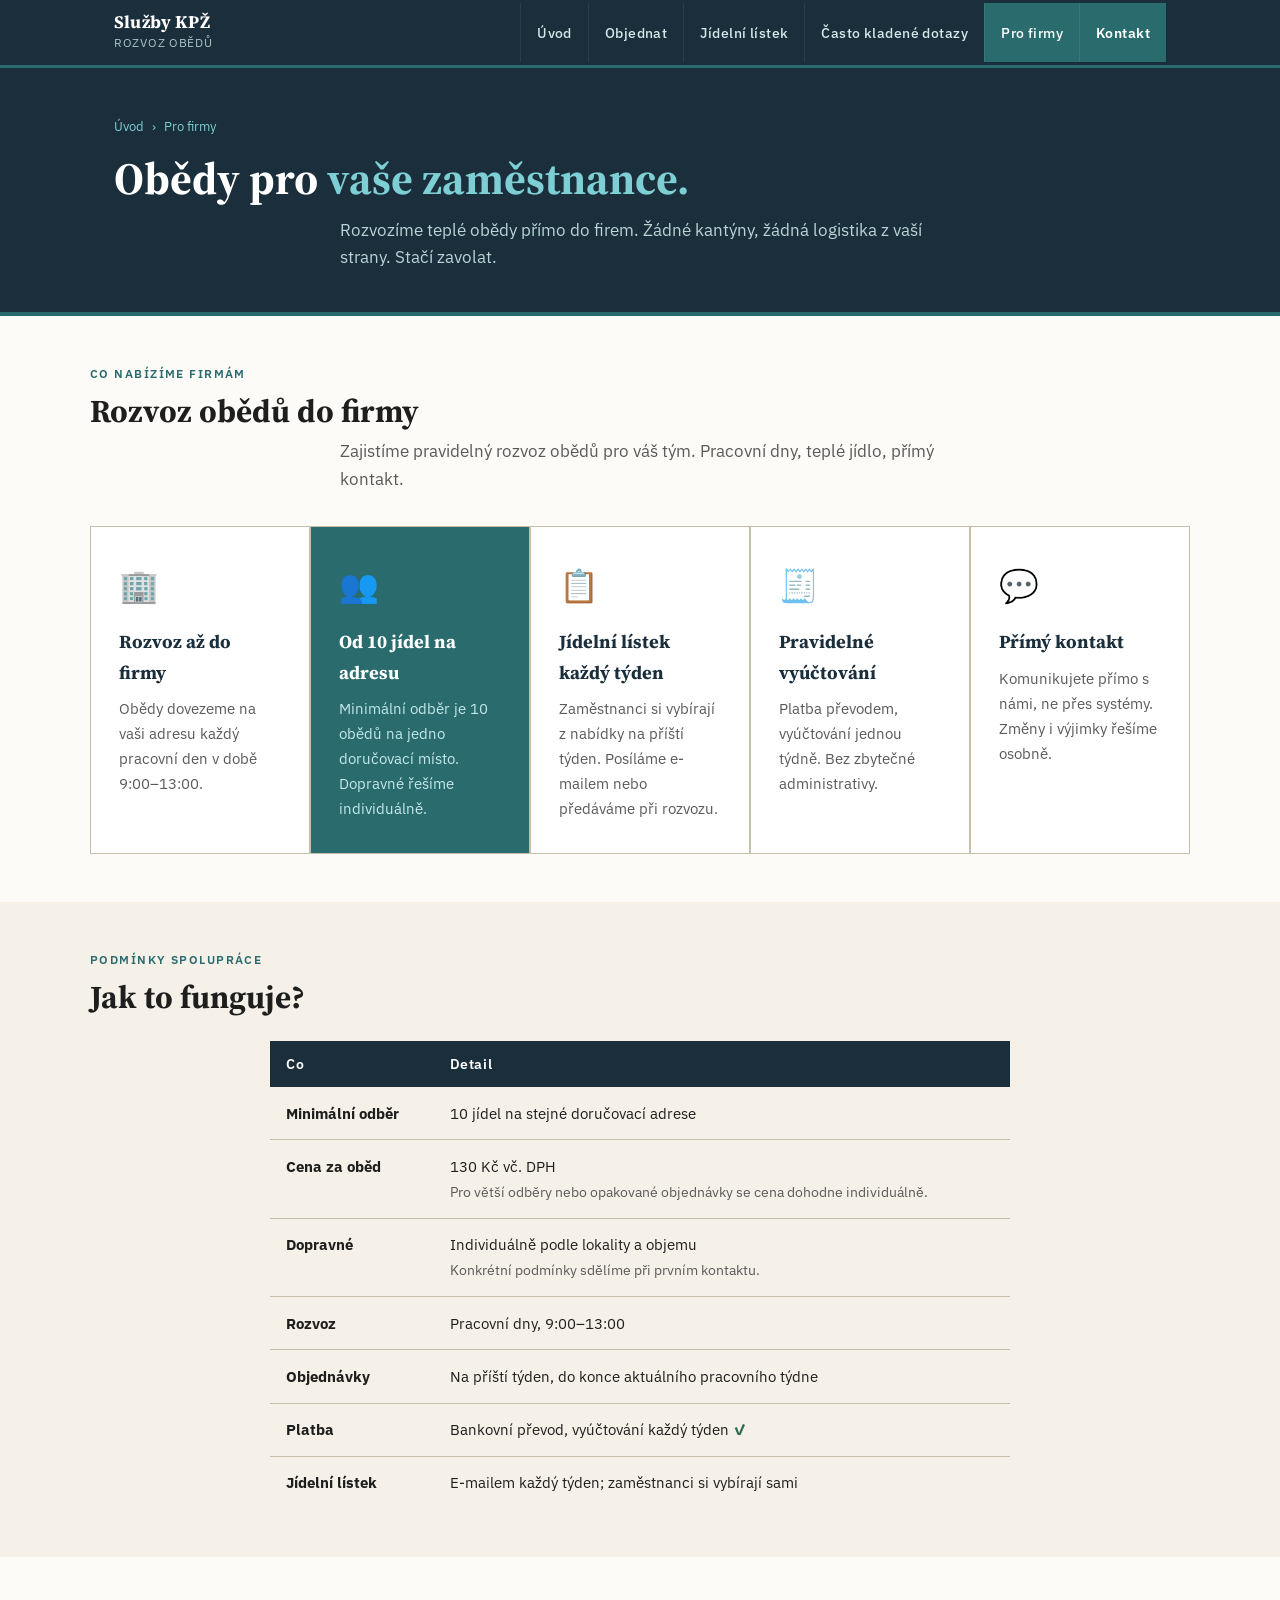
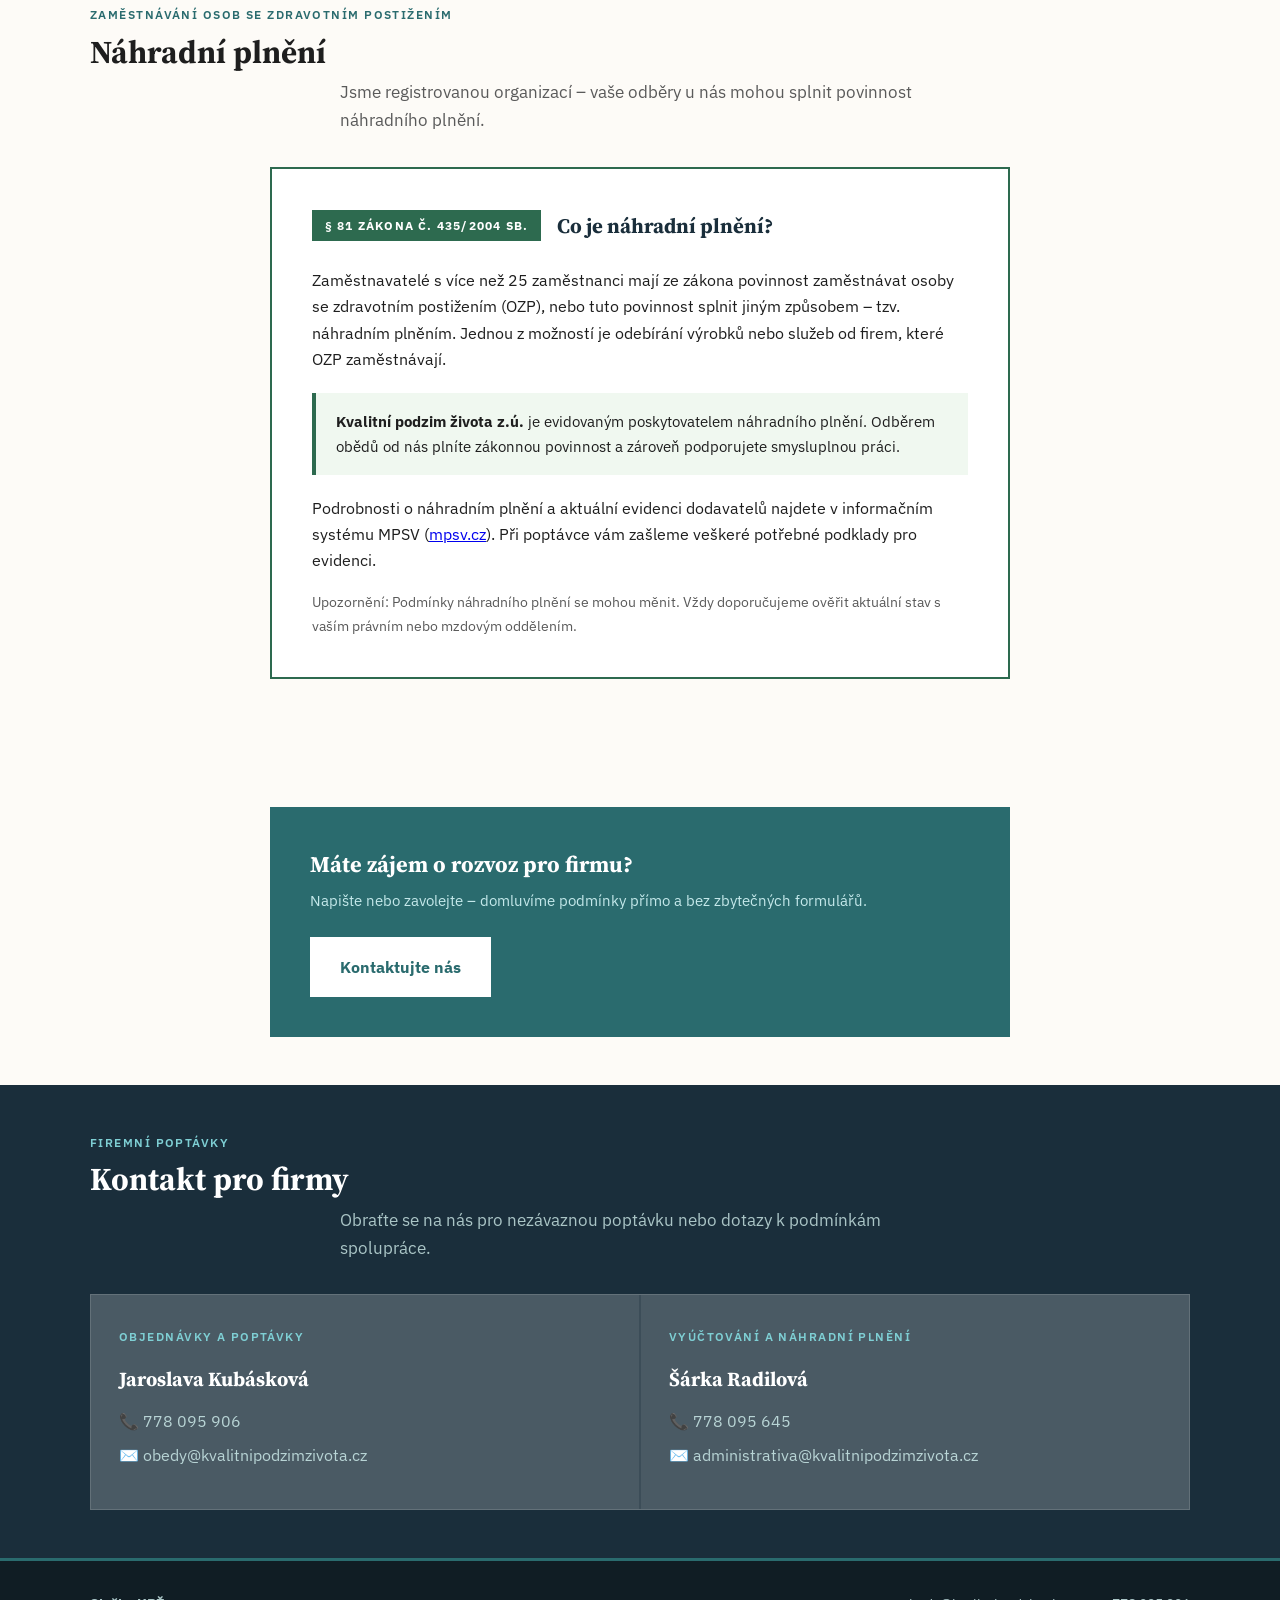
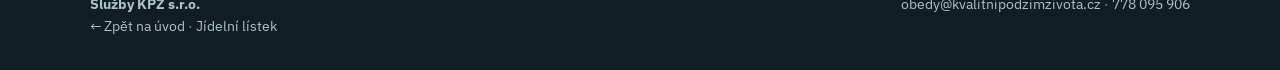
==== commit 6c56b227: "nav: add Úvod link to desktop navigation on all pages Co-Authored-By: Claude Sonnet 4.6 <noreply@ant" ====
--- a/firmy.html
+++ b/firmy.html
@@ -18,6 +18,7 @@
       <span>Rozvoz obědů</span>
     </a>
     <ul class="nav-links">
+      <li><a href="index.html">Úvod</a></li>
       <li><a href="index.html#objednat-formular">Objednat</a></li>
       <li><a href="jidelni-listek.html">Jídelní lístek</a></li>
       <li><a href="index.html#faq">Často kladené dotazy</a></li>
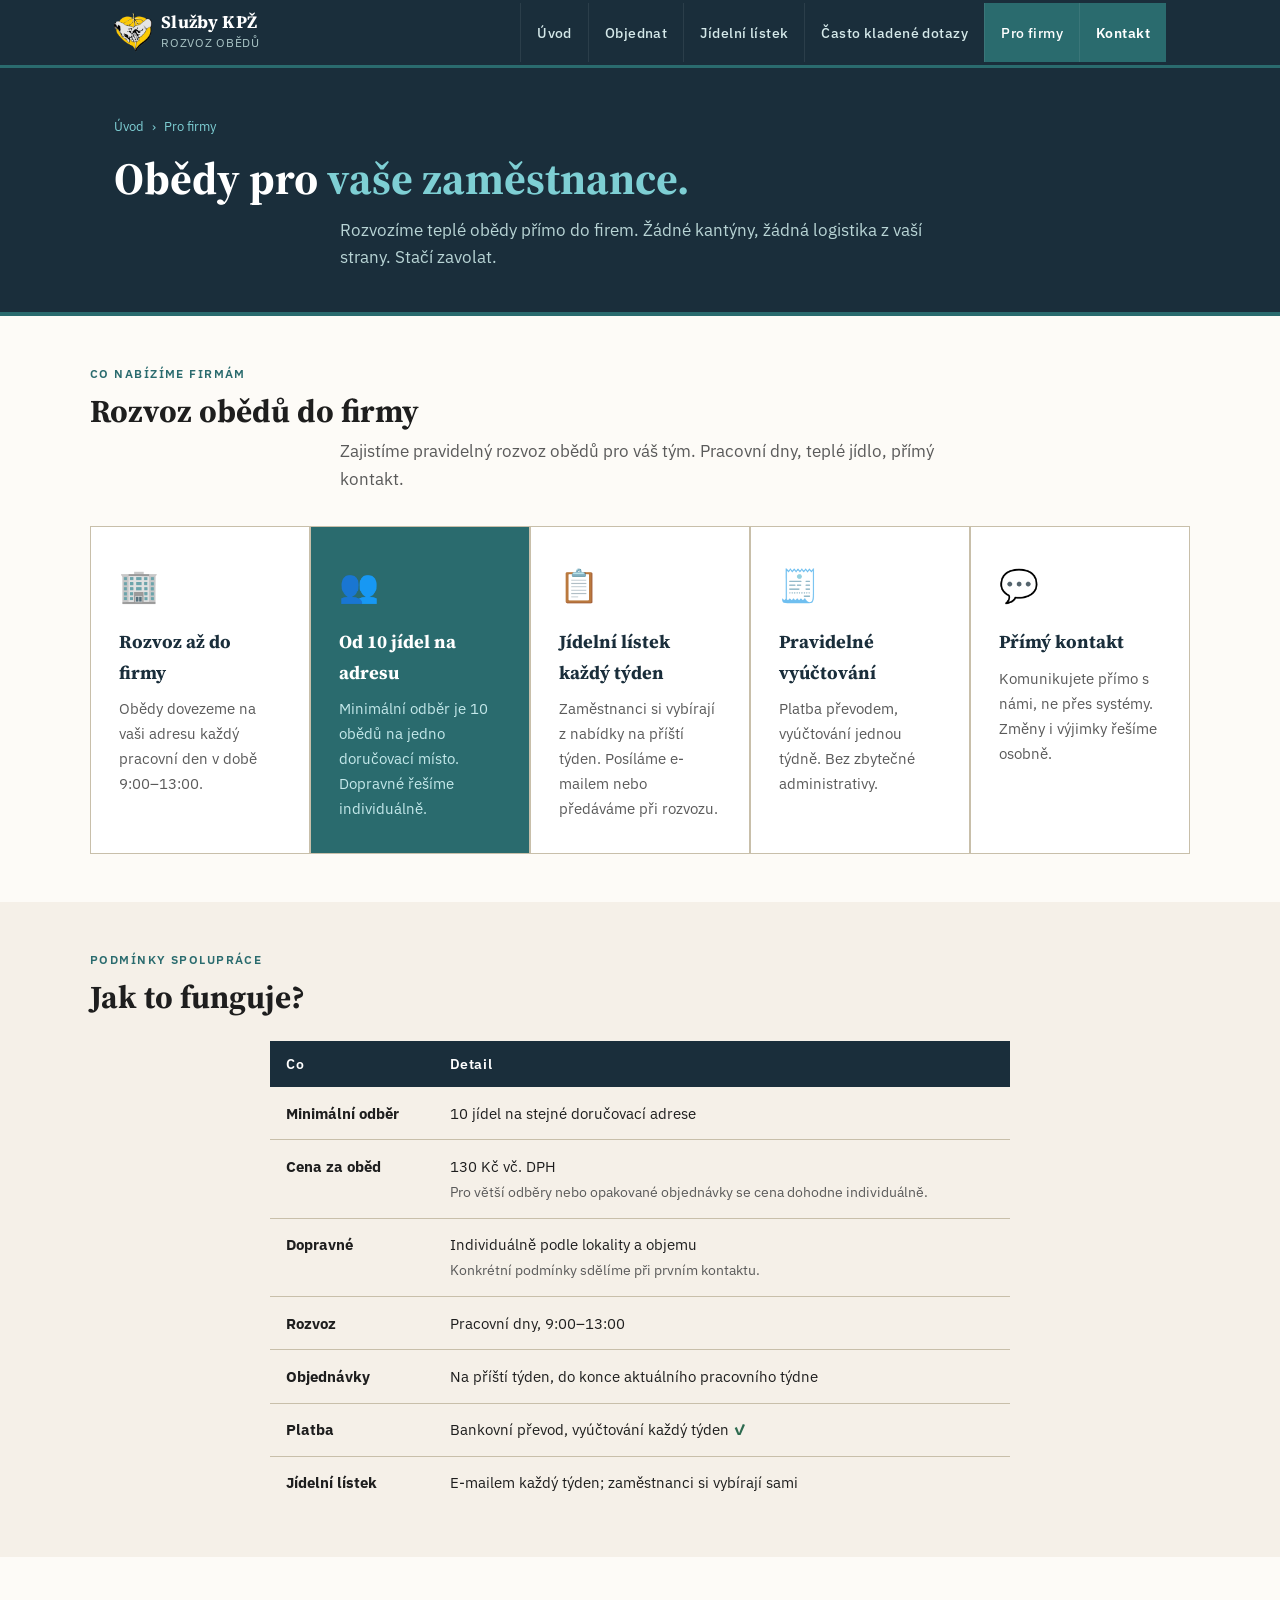
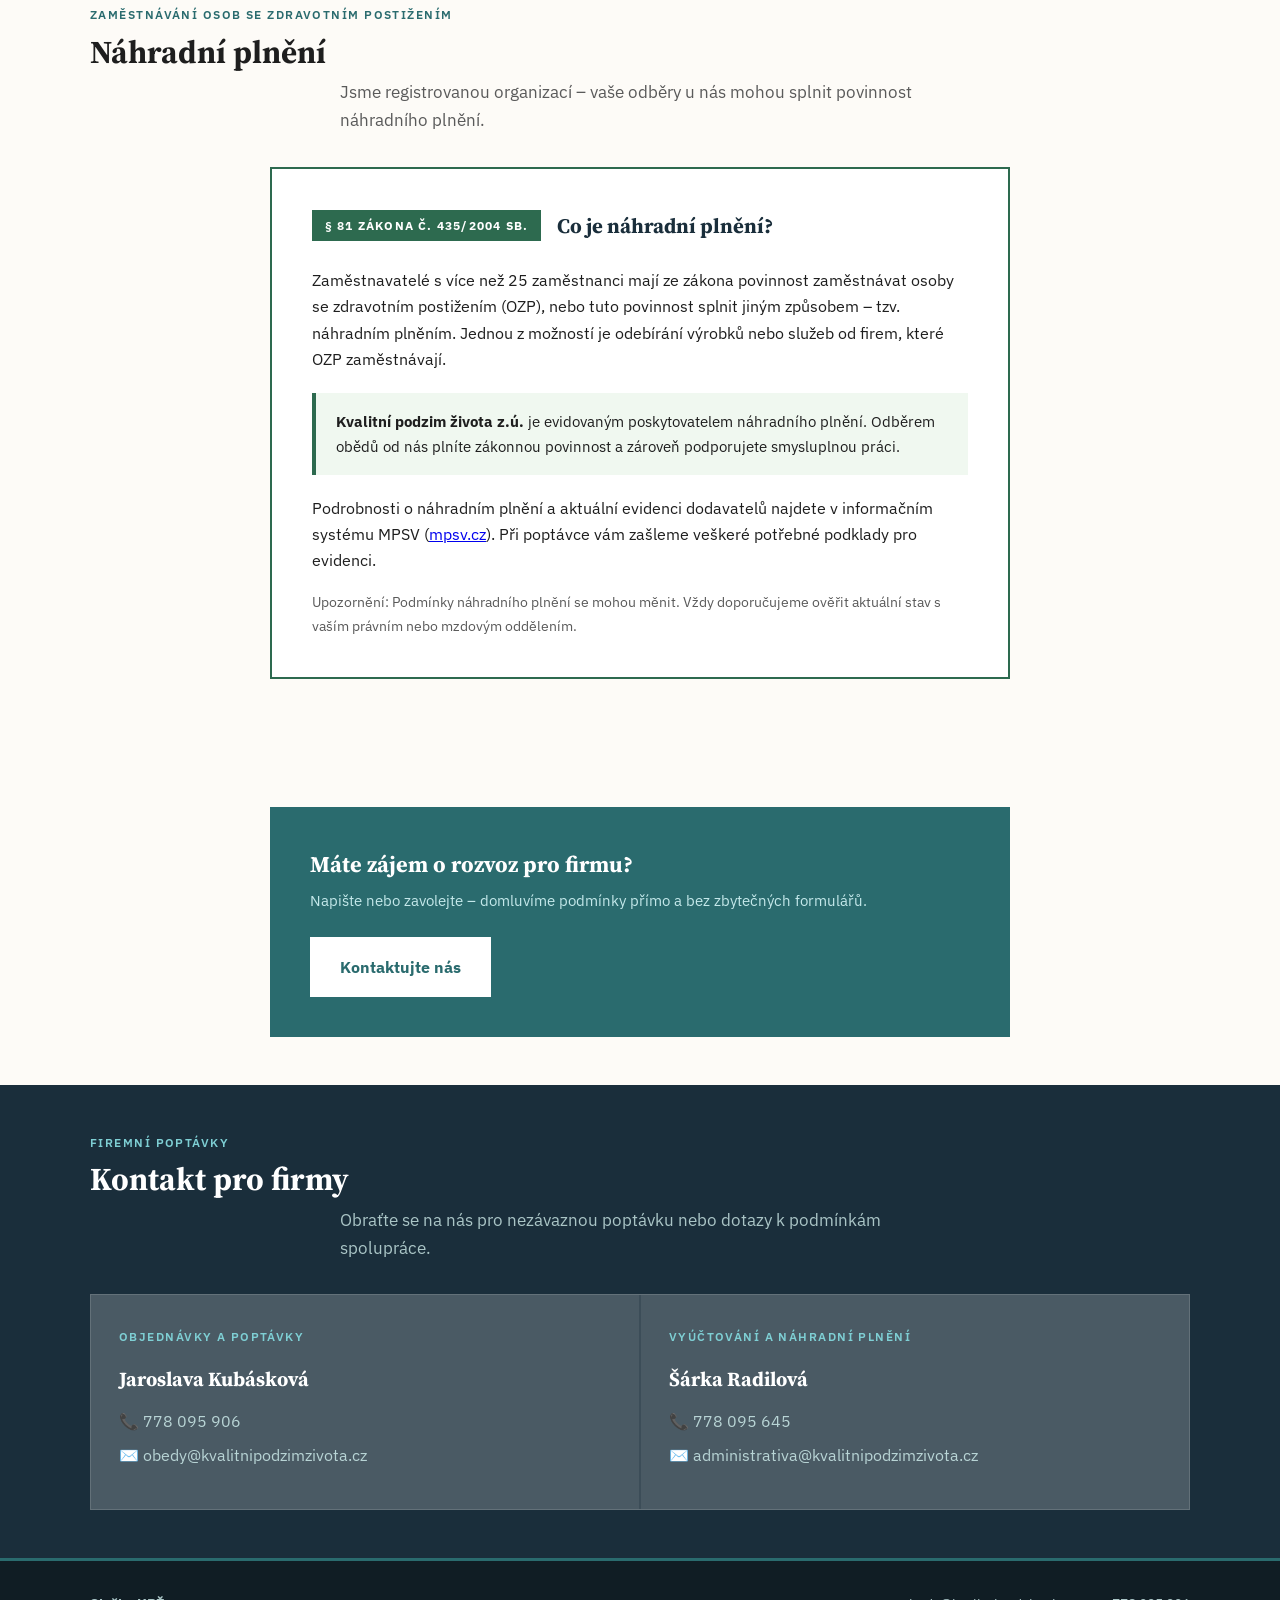
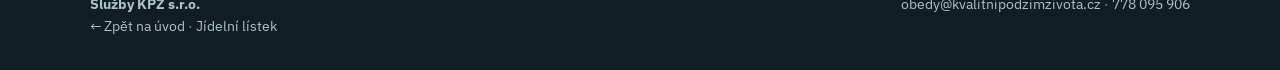
==== commit f7165754: "nav: add KPŽ logo as favicon and nav brand image Renamed 'logo kpz.png' -> 'logo-kpz.png', added as " ====
--- a/firmy.html
+++ b/firmy.html
@@ -8,14 +8,18 @@
 <link rel="preconnect" href="https://fonts.gstatic.com" crossorigin>
 <link href="https://fonts.googleapis.com/css2?family=Source+Serif+4:ital,opsz,wght@0,8..60,400;0,8..60,600;0,8..60,700;1,8..60,400&family=IBM+Plex+Sans:wght@400;500;600&display=swap" rel="stylesheet">
 <link rel="stylesheet" href="style.css">
+<link rel="icon" type="image/png" href="logo-kpz.png">
 </head>
 <body class="page-firmy">
 
 <nav class="site-nav">
   <div class="nav-inner">
     <a href="index.html" class="nav-logo">
-      <span>Služby KPŽ</span>
-      <span>Rozvoz obědů</span>
+      <img src="logo-kpz.png" alt="Logo KPŽ" class="nav-logo-img">
+      <span class="nav-logo-text">
+        <span>Služby KPŽ</span>
+        <span>Rozvoz obědů</span>
+      </span>
     </a>
     <ul class="nav-links">
       <li><a href="index.html">Úvod</a></li>
--- a/style.css
+++ b/style.css
@@ -51,17 +51,23 @@
   padding: 0 1.5rem;
 }
 .nav-logo {
-  display: flex; flex-direction: column; gap: 0;
+  display: flex; flex-direction: row; align-items: center; gap: 0.6rem;
   padding: 0.75rem 0;
   text-decoration: none;
 }
-.nav-logo span:first-child {
+.nav-logo-img {
+  height: 2.4rem; width: auto; flex-shrink: 0;
+}
+.nav-logo-text {
+  display: flex; flex-direction: column; gap: 0;
+}
+.nav-logo-text span:first-child {
   font-family: 'Source Serif 4', serif;
   font-size: 1.1rem; font-weight: 700;
   color: #fff; letter-spacing: 0.01em;
   line-height: 1.2;
 }
-.nav-logo span:last-child {
+.nav-logo-text span:last-child {
   font-size: 0.75rem; color: #aac5c6; letter-spacing: 0.06em; text-transform: uppercase;
 }
 .nav-links {
@@ -251,11 +257,19 @@
 
 /* ── HERO ── */
 .hero {
-  background: var(--navy);
+  background: var(--navy) url('obedy2.jpg') center/cover no-repeat;
   border-bottom: 4px solid var(--teal);
   padding: 4rem 1.5rem 3.5rem;
-}
-.hero-inner { max-width: 780px; margin: 0 auto; }
+  position: relative;
+}
+.hero::before {
+  content: '';
+  position: absolute;
+  inset: 0;
+  background: rgba(26, 46, 59, 0.50);
+  z-index: 0;
+}
+.hero-inner { max-width: 780px; margin: 0 auto; position: relative; z-index: 1; }
 .hero-badge {
   display: inline-block;
   background: var(--teal); color: #fff;
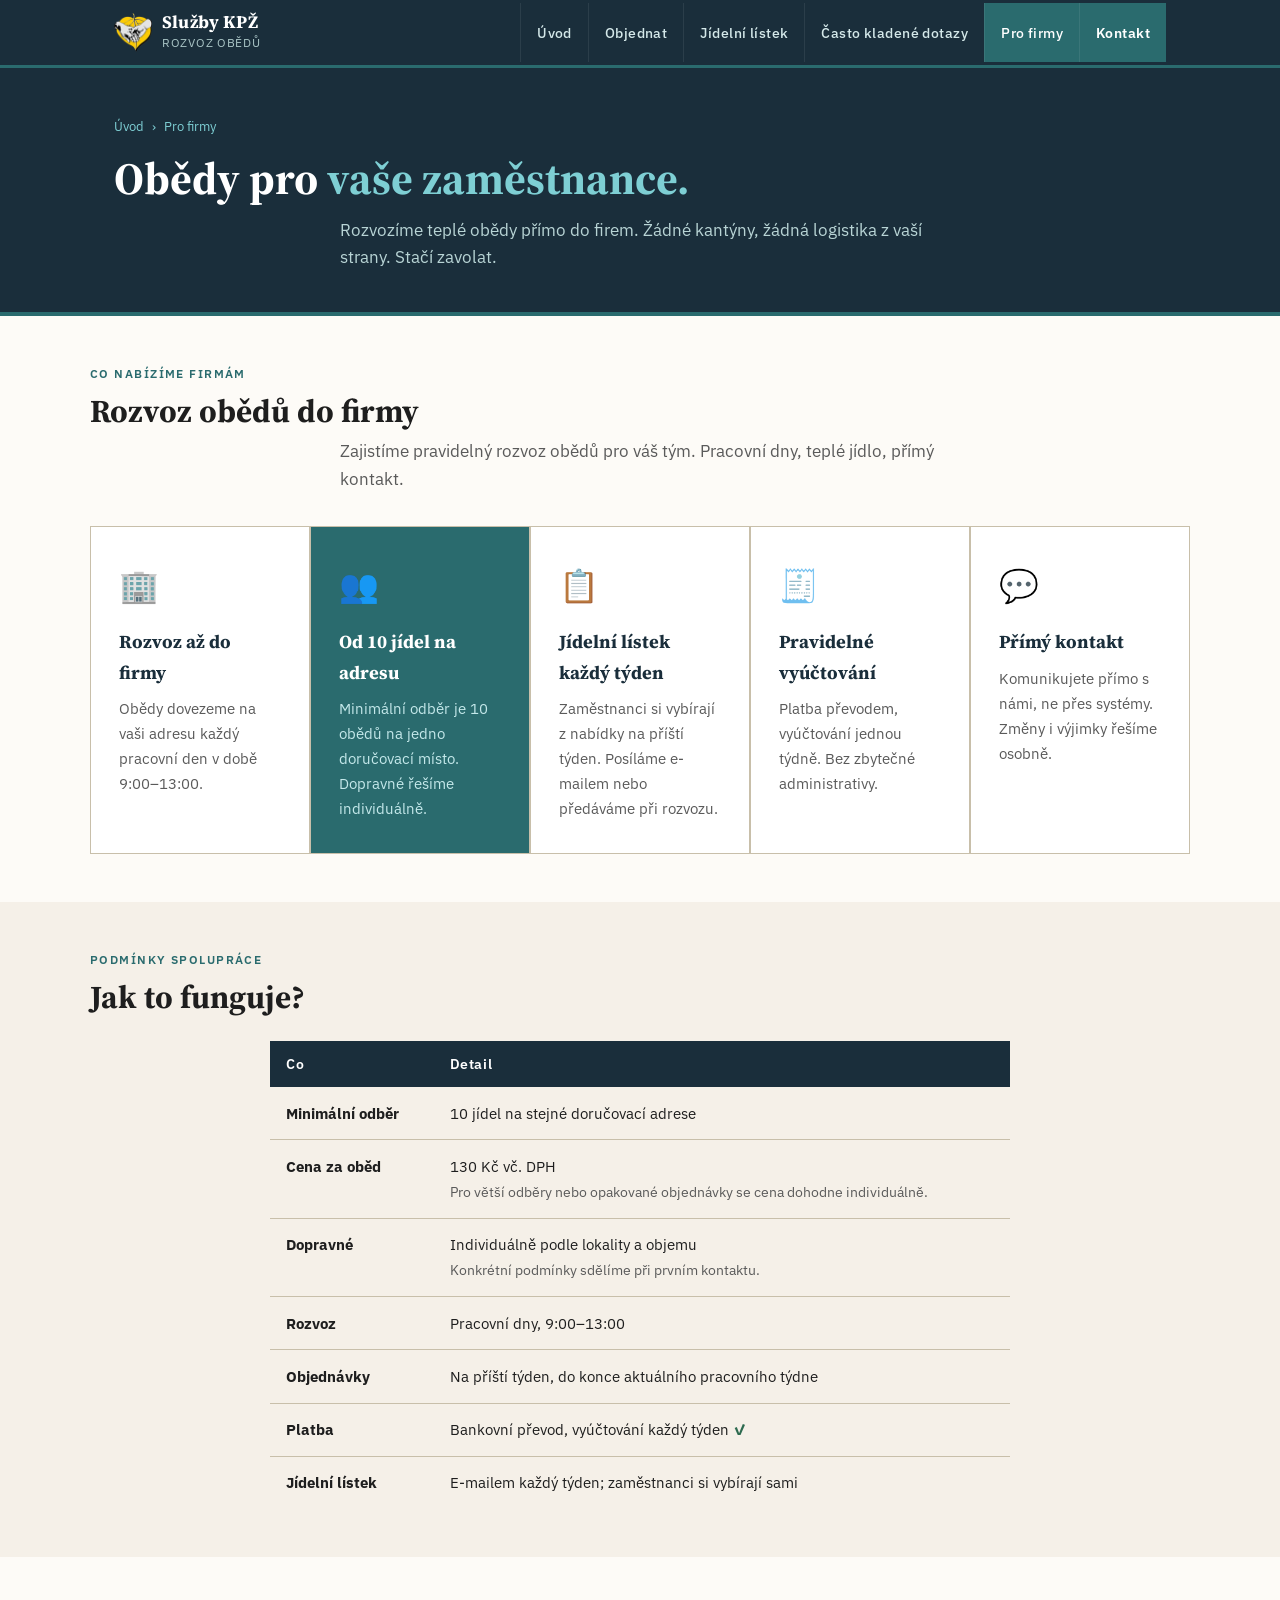
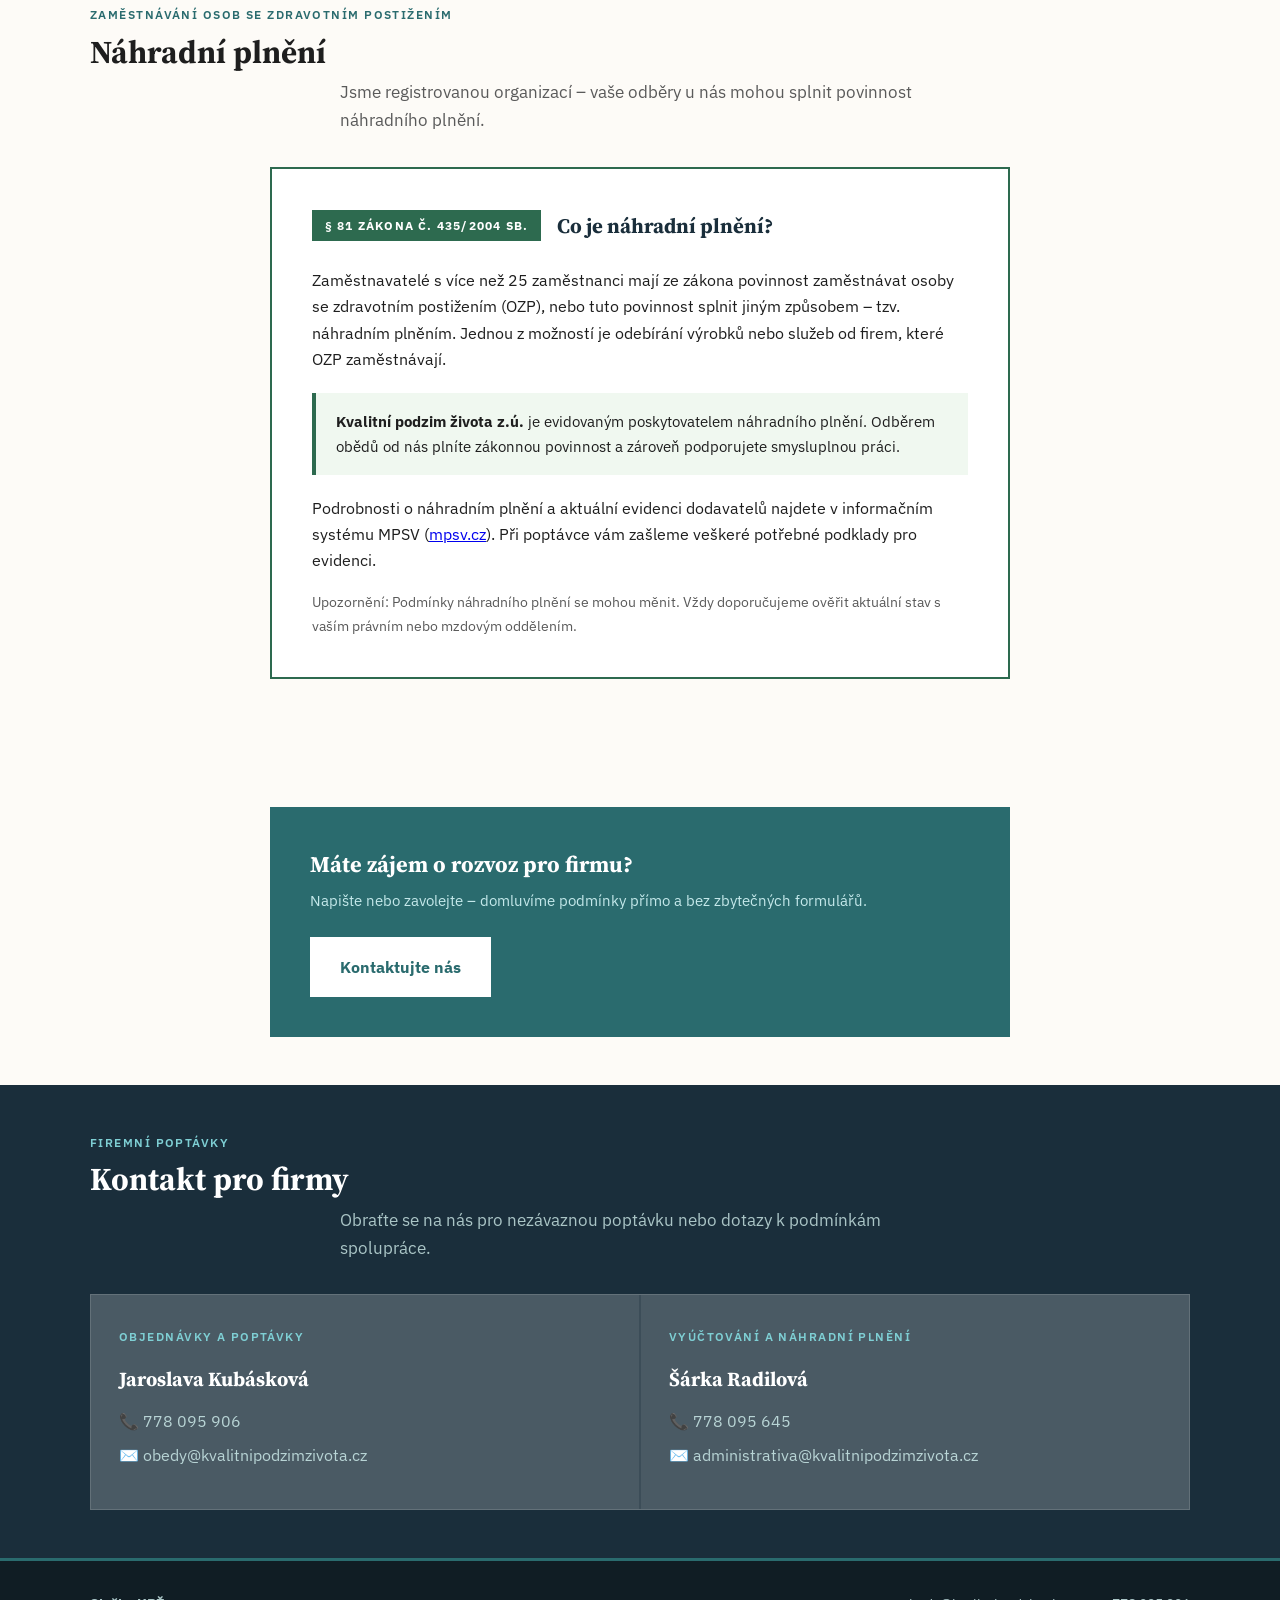
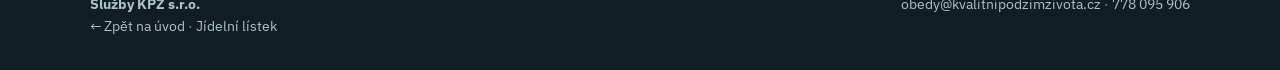
==== commit bd2c9280: "refactor: move assets into assets/css, js, img folders Update all HTML and CSS references to match n" ====
--- a/firmy.html
+++ b/firmy.html
@@ -7,15 +7,15 @@
 <link rel="preconnect" href="https://fonts.googleapis.com">
 <link rel="preconnect" href="https://fonts.gstatic.com" crossorigin>
 <link href="https://fonts.googleapis.com/css2?family=Source+Serif+4:ital,opsz,wght@0,8..60,400;0,8..60,600;0,8..60,700;1,8..60,400&family=IBM+Plex+Sans:wght@400;500;600&display=swap" rel="stylesheet">
-<link rel="stylesheet" href="style.css">
-<link rel="icon" type="image/png" href="logo-kpz.png">
+<link rel="stylesheet" href="assets/css/style.css">
+<link rel="icon" type="image/png" href="assets/img/logo-kpz.png">
 </head>
 <body class="page-firmy">
 
 <nav class="site-nav">
   <div class="nav-inner">
     <a href="index.html" class="nav-logo">
-      <img src="logo-kpz.png" alt="Logo KPŽ" class="nav-logo-img">
+      <img src="assets/img/logo-kpz.png" alt="Logo KPŽ" class="nav-logo-img">
       <span class="nav-logo-text">
         <span>Služby KPŽ</span>
         <span>Rozvoz obědů</span>
@@ -223,7 +223,7 @@
   </div>
 </footer>
 
-<script src="main.js"></script>
+<script src="assets/js/main.js"></script>
 
 </body>
 </html>
--- a/assets/css/style.css
+++ b/assets/css/style.css
@@ -0,0 +1,843 @@
+/* ============================================================
+   Shared styles — Služby KPŽ Rozvoz obědů
+   ============================================================ */
+
+/* ── RESET ── */
+*, *::before, *::after { box-sizing: border-box; margin: 0; padding: 0; }
+
+/* ── ROOT VARIABLES ── */
+:root {
+  --navy:       #1a2e3b;
+  --teal:       #2a6b6e;
+  --teal-light: #3a8d91;
+  --warm:       #f5f0e8;
+  --cream:      #fdfbf7;
+  --border:     #c8bfaa;
+  --text:       #1e1e1e;
+  --muted:      #5a5a5a;
+  --accent:     #c0392b;
+  --green:      #2d6a4f;
+  /* Jídelní lístek – dodavatel colours */
+  --a-color:  #1a4e6e;
+  --a-light:  #e8f2f8;
+  --a-border: #5a9ec0;
+  --b-color:  #5c3a00;
+  --b-light:  #fdf3e3;
+  --b-border: #c08040;
+  --soup-bg:    #f0f7f0;
+  --soup-color: #2d5a3d;
+}
+
+/* ── BASE ── */
+html { scroll-behavior: smooth; }
+
+body {
+  font-family: 'IBM Plex Sans', sans-serif;
+  font-size: 18px;
+  line-height: 1.65;
+  color: var(--text);
+  background: var(--cream);
+}
+
+/* ── NAV ── */
+.site-nav {
+  background: var(--navy);
+  position: sticky; top: 0; z-index: 100;
+  border-bottom: 3px solid var(--teal);
+}
+.nav-inner {
+  max-width: 1100px; margin: 0 auto;
+  display: flex; align-items: center; justify-content: space-between;
+  padding: 0 1.5rem;
+}
+.nav-logo {
+  display: flex; flex-direction: row; align-items: center; gap: 0.6rem;
+  padding: 0.75rem 0;
+  text-decoration: none;
+}
+.nav-logo-img {
+  height: 2.4rem; width: auto; flex-shrink: 0;
+}
+.nav-logo-text {
+  display: flex; flex-direction: column; gap: 0;
+}
+.nav-logo-text span:first-child {
+  font-family: 'Source Serif 4', serif;
+  font-size: 1.1rem; font-weight: 700;
+  color: #fff; letter-spacing: 0.01em;
+  line-height: 1.2;
+}
+.nav-logo-text span:last-child {
+  font-size: 0.75rem; color: #aac5c6; letter-spacing: 0.06em; text-transform: uppercase;
+}
+.nav-links {
+  display: flex; list-style: none; gap: 0;
+}
+.nav-links a {
+  display: block; padding: 1.1rem 1rem;
+  color: #d4e8e9; text-decoration: none; font-size: 0.9rem;
+  font-weight: 500; letter-spacing: 0.03em;
+  border-left: 1px solid rgba(255,255,255,0.08);
+  transition: background 0.15s, color 0.15s;
+}
+.nav-links a:hover { background: var(--teal); color: #fff; }
+.nav-links a.active { background: var(--teal); color: #fff; }
+.nav-links a.nav-cta { background: var(--teal); color: #fff; font-weight: 600; }
+.nav-links a.nav-cta:hover { background: var(--teal-light); }
+
+/* ── HAMBURGER ── */
+.nav-hamburger {
+  display: none;
+  flex-direction: column; justify-content: center; gap: 5px;
+  width: 2.5rem; height: 2.5rem;
+  background: none; border: none; cursor: pointer; padding: 0.25rem;
+  flex-shrink: 0;
+}
+.nav-hamburger span {
+  display: block; width: 100%; height: 2px;
+  background: #fff; transition: transform 0.2s, opacity 0.2s;
+}
+.nav-hamburger.open span:nth-child(1) { transform: translateY(7px) rotate(45deg); }
+.nav-hamburger.open span:nth-child(2) { opacity: 0; }
+.nav-hamburger.open span:nth-child(3) { transform: translateY(-7px) rotate(-45deg); }
+
+.nav-mobile {
+  display: none;
+  flex-direction: column;
+  background: var(--navy);
+  border-top: 1px solid rgba(255,255,255,0.1);
+}
+.nav-mobile.open { display: flex; }
+.nav-mobile a {
+  display: block; padding: 1rem 1.5rem;
+  color: #d4e8e9; text-decoration: none; font-size: 1.05rem; font-weight: 500;
+  border-bottom: 1px solid rgba(255,255,255,0.07);
+  transition: background 0.15s;
+}
+.nav-mobile a:hover { background: var(--teal); color: #fff; }
+.nav-mobile a.nav-cta {
+  background: var(--teal); color: #fff; font-weight: 700;
+  text-align: center; margin: 0.75rem 1.5rem 1rem;
+}
+.nav-mobile a.nav-cta:hover { background: var(--teal-light); }
+
+/* ── SECTIONS ── */
+.section { padding: 3rem 1.5rem; }
+.section-alt { background: var(--warm); }
+.section-dark { background: var(--navy); color: #fff; }
+.container { max-width: 1100px; margin: 0 auto; }
+.section-label {
+  font-size: 0.75rem; font-weight: 600; letter-spacing: 0.12em;
+  text-transform: uppercase; color: var(--teal);
+  margin-bottom: 0.5rem;
+}
+.section-dark .section-label { color: #7ecfd4; }
+h2 {
+  font-family: 'Source Serif 4', serif;
+  font-size: clamp(1.5rem, 3vw, 2.2rem);
+  font-weight: 700; line-height: 1.2;
+  margin-bottom: 0.5rem;
+}
+.section-intro {
+  font-size: 1.05rem; color: var(--muted);
+  max-width: 600px; margin-bottom: 2.5rem;
+}
+.section-dark .section-intro { color: #aac5c6; }
+
+/* ── FEATURE CARDS ── */
+.features {
+  display: flex;
+  gap: 1.5px; background: var(--border);
+  border: 1.5px solid var(--border);
+  margin-top: 2rem;
+  overflow-x: auto;
+  -webkit-overflow-scrolling: touch;
+  scroll-snap-type: x mandatory;
+}
+.feature-card {
+  background: #fff; padding: 2rem 1.75rem;
+  min-width: 210px; flex: 1;
+  scroll-snap-align: start;
+}
+.feature-icon { font-size: 2rem; margin-bottom: 1rem; display: block; }
+.feature-card h3 {
+  font-family: 'Source Serif 4', serif;
+  font-size: 1.15rem; font-weight: 700;
+  margin-bottom: 0.5rem; color: var(--navy);
+}
+.feature-card p { font-size: 0.95rem; color: var(--muted); }
+.feature-card.highlight { background: var(--teal); }
+.feature-card.highlight h3 { color: #fff; }
+.feature-card.highlight p { color: #c4e8ea; }
+
+/* ── CONTACT ── */
+.contact-grid {
+  display: grid; grid-template-columns: repeat(auto-fit, minmax(260px, 1fr));
+  gap: 1.5px; background: rgba(255,255,255,0.15);
+  border: 1.5px solid rgba(255,255,255,0.2);
+  margin-top: 2rem;
+}
+.contact-card {
+  background: rgba(255,255,255,0.07);
+  padding: 2rem 1.75rem;
+}
+.contact-card h3 {
+  font-size: 0.75rem; letter-spacing: 0.12em; text-transform: uppercase;
+  color: #7ecfd4; margin-bottom: 1rem; font-weight: 600;
+}
+.contact-card .name {
+  font-family: 'Source Serif 4', serif;
+  font-size: 1.25rem; font-weight: 700; color: #fff;
+  margin-bottom: 0.75rem;
+}
+.contact-item { margin-bottom: 0.5rem; }
+.contact-item a {
+  color: #b8d4d5; text-decoration: none; font-size: 1rem;
+  display: flex; align-items: center; gap: 0.5rem;
+  word-break: break-all;
+}
+.contact-item a:hover { color: #fff; }
+.contact-hours {
+  margin-top: 1.5rem; padding-top: 1rem;
+  border-top: 1px solid rgba(255,255,255,0.15);
+  font-size: 0.9rem; color: #7ecfd4;
+}
+
+/* ── PAGE HEADER (inner pages) ── */
+.page-header {
+  background: var(--navy); padding: 3rem 1.5rem 2.5rem;
+  border-bottom: 4px solid var(--teal);
+}
+.page-header-inner { max-width: 1100px; margin: 0 auto; padding: 0 1.5rem; }
+.breadcrumb {
+  font-size: 0.8rem; color: #7ecfd4; margin-bottom: 1rem;
+  display: flex; gap: 0.5rem; align-items: center;
+}
+.breadcrumb a { color: #7ecfd4; text-decoration: none; }
+.breadcrumb a:hover { color: #fff; }
+.page-header h1 {
+  font-family: 'Source Serif 4', serif;
+  font-size: clamp(1.8rem, 4vw, 2.8rem);
+  font-weight: 700; color: #fff; line-height: 1.15; margin-bottom: 0.75rem;
+}
+.page-header h1 em { font-style: normal; color: #7ecfd4; }
+.page-header-lead { color: #b8d4d5; font-size: 1.05rem; max-width: 600px; margin-left: auto; margin-right: auto; }
+
+/* ── FOOTER ── */
+.site-footer {
+  background: #101d24; color: #7a9fa5;
+  padding: 2rem 1.5rem; font-size: 0.85rem;
+  border-top: 3px solid var(--teal);
+}
+.footer-inner {
+  max-width: 1100px; margin: 0 auto;
+  display: flex; flex-wrap: wrap; justify-content: space-between;
+  gap: 1rem;
+}
+.footer-inner a { color: #aac5c6; text-decoration: none; }
+.footer-inner a:hover { color: #fff; }
+
+
+/* ============================================================
+   Page-specific base overrides
+   ============================================================ */
+
+body.page-index { overflow-x: hidden; }
+body.page-index .section { padding: 3.5rem 1.5rem; }
+
+body.page-menu { font-size: 17px; line-height: 1.6; }
+
+body.page-firmy h2 { font-size: clamp(1.4rem, 2.5vw, 2rem); }
+body.page-firmy .section-intro { margin-bottom: 2rem; margin-left: auto; margin-right: auto; }
+
+
+/* ============================================================
+   INDEX PAGE
+   ============================================================ */
+
+/* ── HERO ── */
+.hero {
+  background: var(--navy) url('../img/obedy2.jpg') center/cover no-repeat;
+  border-bottom: 4px solid var(--teal);
+  padding: 4rem 1.5rem 3.5rem;
+  position: relative;
+}
+.hero::before {
+  content: '';
+  position: absolute;
+  inset: 0;
+  background: rgba(26, 46, 59, 0.68);
+  z-index: 0;
+}
+.hero-inner { max-width: 780px; margin: 0 auto; position: relative; z-index: 1; }
+.hero-badge {
+  display: inline-block;
+  background: var(--teal); color: #fff;
+  font-size: 0.75rem; font-weight: 600; letter-spacing: 0.1em;
+  text-transform: uppercase; padding: 0.3rem 0.8rem;
+  margin-bottom: 1.5rem;
+}
+.hero h1 {
+  font-family: 'Source Serif 4', serif;
+  font-size: clamp(2rem, 5vw, 3.2rem);
+  font-weight: 700; line-height: 1.15;
+  color: #fff; margin-bottom: 1rem;
+  text-shadow: 0 2px 12px rgba(0,0,0,0.55);
+}
+.hero h1 em { font-style: normal; color: #7ecfd4; }
+.hero-lead {
+  font-size: 1.15rem; color: #b8d4d5;
+  max-width: 580px; margin-bottom: 2.5rem;
+  text-shadow: 0 1px 8px rgba(0,0,0,0.6);
+}
+.hero-ctas { display: flex; flex-wrap: wrap; gap: 0.75rem; }
+
+/* ── BUTTONS ── */
+.btn {
+  display: inline-block; padding: 0.85rem 1.75rem;
+  font-family: 'IBM Plex Sans', sans-serif;
+  font-size: 1rem; font-weight: 600;
+  text-decoration: none; cursor: pointer;
+  border: 2px solid transparent;
+  transition: background 0.15s, color 0.15s, border-color 0.15s;
+}
+.btn-primary { background: var(--teal); color: #fff; border-color: var(--teal); }
+.btn-primary:hover { background: var(--teal-light); border-color: var(--teal-light); }
+.btn-outline { background: transparent; color: #fff; border-color: rgba(255,255,255,0.5); }
+.btn-outline:hover { border-color: #fff; background: rgba(255,255,255,0.08); }
+.btn-outline-dark {
+  background: transparent; color: var(--navy); border-color: var(--navy);
+  font-size: 1rem; font-weight: 600; padding: 0.85rem 1.75rem;
+  text-decoration: none; display: inline-block;
+  transition: background 0.15s, color 0.15s;
+}
+.btn-outline-dark:hover { background: var(--navy); color: #fff; }
+.btn-teal-dark { background: var(--teal); color: #fff; border-color: var(--teal); }
+.btn-teal-dark:hover { background: var(--teal-light); border-color: var(--teal-light); }
+
+/* ── NOTICE BAR ── */
+.notice-bar {
+  background: #e8f4f4; border-bottom: 2px solid var(--teal);
+  padding: 1rem 1.5rem;
+}
+.notice-inner {
+  max-width: 1100px; margin: 0 auto;
+  display: flex; align-items: center; gap: 1rem;
+  flex-wrap: wrap;
+}
+.notice-icon { font-size: 1.5rem; }
+.notice-text { font-size: 1rem; color: var(--teal); font-weight: 600; }
+.notice-text span { font-weight: 400; color: var(--text); }
+
+/* ── PRICE CALCULATOR ── */
+.price-calc {
+  background: #fff;
+  border: 2px solid var(--border);
+  padding: 2.5rem;
+  max-width: 680px;
+  margin-top: 2rem; margin-left: auto; margin-right: auto;
+}
+.price-calc h3 {
+  font-family: 'Source Serif 4', serif;
+  font-size: 1.4rem; font-weight: 700;
+  margin-bottom: 1.5rem; color: var(--navy);
+}
+.calc-row { display: flex; gap: 1rem; flex-wrap: wrap; margin-bottom: 1rem; }
+.calc-group { display: flex; flex-direction: column; gap: 0.4rem; flex: 1; min-width: 180px; }
+.calc-group label {
+  font-size: 0.85rem; font-weight: 600; letter-spacing: 0.04em;
+  text-transform: uppercase; color: var(--muted);
+}
+.calc-group select, .calc-group input {
+  font-family: 'IBM Plex Sans', sans-serif;
+  font-size: 1rem; padding: 0.7rem 0.9rem;
+  border: 2px solid var(--border); background: var(--cream);
+  color: var(--text); appearance: none; -webkit-appearance: none;
+  border-radius: 0;
+  background-image: url("data:image/svg+xml,%3Csvg xmlns='http://www.w3.org/2000/svg' width='12' height='8' viewBox='0 0 12 8'%3E%3Cpath d='M1 1l5 5 5-5' stroke='%235a5a5a' stroke-width='2' fill='none'/%3E%3C/svg%3E");
+  background-repeat: no-repeat; background-position: right 0.9rem center;
+}
+.calc-group input { background-image: none; }
+.calc-result {
+  margin-top: 1.5rem; padding: 1.25rem 1.5rem;
+  background: var(--warm);
+  border-left: 4px solid var(--teal);
+  display: none;
+}
+.calc-result.visible { display: block; }
+.calc-result-price {
+  font-family: 'Source Serif 4', serif;
+  font-size: 2rem; font-weight: 700; color: var(--navy);
+}
+.calc-result-note { font-size: 0.9rem; color: var(--muted); margin-top: 0.25rem; }
+.calc-note {
+  font-size: 0.85rem; color: var(--muted); margin-top: 1rem;
+  border-top: 1px solid var(--border); padding-top: 0.75rem;
+}
+
+/* ── HOW IT WORKS ── */
+.steps { counter-reset: step; display: flex; flex-direction: column; gap: 0; margin-top: 2rem; }
+.step {
+  display: flex; gap: 1.5rem; align-items: flex-start;
+  padding: 1.5rem 0; border-bottom: 1px solid var(--border);
+}
+.step:last-child { border-bottom: none; }
+.step-num {
+  flex-shrink: 0;
+  width: 2.5rem; height: 2.5rem;
+  background: var(--navy); color: #fff;
+  display: flex; align-items: center; justify-content: center;
+  font-family: 'Source Serif 4', serif; font-size: 1.1rem; font-weight: 700;
+}
+.step-body h3 {
+  font-family: 'Source Serif 4', serif;
+  font-size: 1.1rem; font-weight: 700; color: var(--navy); margin-bottom: 0.25rem;
+}
+.step-body p { font-size: 0.95rem; color: var(--muted); }
+
+/* ── FAQ ── */
+.faq { display: flex; flex-direction: column; gap: 0; margin-top: 2rem; }
+.faq-item { border-bottom: 1px solid var(--border); }
+.faq-q {
+  width: 100%; text-align: left; background: none; border: none;
+  padding: 1.25rem 0; cursor: pointer;
+  font-family: 'Source Serif 4', serif;
+  font-size: 1.1rem; font-weight: 600; color: var(--navy);
+  display: flex; justify-content: space-between; align-items: center;
+  gap: 1rem;
+}
+.faq-q:hover { color: var(--teal); }
+.faq-icon { font-size: 1.2rem; font-weight: 400; flex-shrink: 0; transition: transform 0.2s; }
+.faq-item.open .faq-icon { transform: rotate(45deg); }
+.faq-a {
+  display: none; padding: 0 0 1.25rem;
+  font-size: 0.98rem; color: var(--muted); max-width: 640px;
+}
+.faq-item.open .faq-a { display: block; }
+
+/* ── GDPR ── */
+.gdpr-box {
+  background: var(--warm); border: 1.5px solid var(--border);
+  padding: 1.75rem 2rem; margin-top: 2rem;
+  max-width: 680px; margin-left: auto; margin-right: auto;
+}
+.gdpr-box h3 {
+  font-family: 'Source Serif 4', serif;
+  font-size: 1.1rem; font-weight: 700; color: var(--navy);
+  margin-bottom: 0.5rem;
+}
+.gdpr-box p { font-size: 0.9rem; color: var(--muted); }
+
+/* ── ORDER FORM ── */
+.order-form-wrap {
+  background: #fff;
+  border: 2px solid var(--border);
+  padding: 2.5rem;
+  max-width: 740px;
+  margin-top: 2rem; margin-left: auto; margin-right: auto;
+}
+.order-form-wrap h3 {
+  font-family: 'Source Serif 4', serif;
+  font-size: 1.4rem; font-weight: 700;
+  color: var(--navy); margin-bottom: 0.35rem;
+}
+.order-form-wrap .form-lead { font-size: 0.95rem; color: var(--muted); margin-bottom: 2rem; }
+.form-row { display: flex; gap: 1rem; flex-wrap: wrap; margin-bottom: 1rem; }
+.form-group { display: flex; flex-direction: column; gap: 0.35rem; flex: 1; min-width: 200px; }
+.form-group.full { flex: 100%; min-width: 100%; }
+.form-group label {
+  font-size: 0.82rem; font-weight: 600; letter-spacing: 0.05em;
+  text-transform: uppercase; color: var(--muted);
+}
+.form-group label .req { color: var(--accent); margin-left: 2px; }
+.form-group input,
+.form-group select,
+.form-group textarea {
+  font-family: 'IBM Plex Sans', sans-serif;
+  font-size: 1rem; padding: 0.75rem 0.9rem;
+  border: 2px solid var(--border); background: var(--cream);
+  color: var(--text); border-radius: 0;
+  transition: border-color 0.15s;
+  appearance: none; -webkit-appearance: none;
+}
+.form-group select {
+  background-image: url("data:image/svg+xml,%3Csvg xmlns='http://www.w3.org/2000/svg' width='12' height='8' viewBox='0 0 12 8'%3E%3Cpath d='M1 1l5 5 5-5' stroke='%235a5a5a' stroke-width='2' fill='none'/%3E%3C/svg%3E");
+  background-repeat: no-repeat; background-position: right 0.9rem center;
+  background-color: var(--cream);
+}
+.form-group input:focus,
+.form-group select:focus,
+.form-group textarea:focus { outline: none; border-color: var(--teal); background: #fff; }
+.form-group textarea { resize: vertical; min-height: 90px; }
+.form-section-title {
+  font-size: 0.78rem; font-weight: 700; letter-spacing: 0.1em;
+  text-transform: uppercase; color: var(--teal);
+  padding: 1.25rem 0 0.5rem;
+  border-top: 1px solid var(--border);
+  margin-top: 0.5rem;
+}
+.form-checkbox-row {
+  display: flex; align-items: flex-start; gap: 0.75rem;
+  margin-bottom: 1rem;
+}
+.form-checkbox-row input[type="checkbox"] {
+  width: 1.2rem; height: 1.2rem; margin-top: 0.2rem; flex-shrink: 0;
+  accent-color: var(--teal); cursor: pointer;
+}
+.form-checkbox-row label { font-size: 0.9rem; color: var(--muted); cursor: pointer; line-height: 1.4; }
+.form-submit { margin-top: 1.5rem; display: flex; align-items: center; gap: 1.5rem; flex-wrap: wrap; }
+.btn-submit {
+  padding: 0.9rem 2.25rem;
+  background: var(--teal); color: #fff;
+  font-family: 'IBM Plex Sans', sans-serif; font-size: 1.05rem; font-weight: 700;
+  border: 2px solid var(--teal); cursor: pointer;
+  transition: background 0.15s;
+}
+.btn-submit:hover { background: var(--teal-light); border-color: var(--teal-light); }
+.form-submit-note { font-size: 0.85rem; color: var(--muted); line-height: 1.4; }
+.form-success {
+  display: none; padding: 1.25rem 1.5rem;
+  background: #e8f5ec; border: 2px solid var(--green);
+  color: var(--green); font-weight: 600; margin-top: 1rem;
+}
+.form-success.visible { display: block; }
+.form-error-msg { font-size: 0.82rem; color: var(--accent); margin-top: 0.25rem; display: none; }
+.form-group.invalid input,
+.form-group.invalid select,
+.form-group.invalid textarea { border-color: var(--accent); }
+.form-group.invalid .form-error-msg { display: block; }
+
+/* ── PAGE LINKS ── */
+.page-links {
+  display: flex; flex-wrap: wrap; gap: 1px;
+  background: var(--border); border: 1.5px solid var(--border);
+  margin-top: 2rem;
+}
+.page-link-card {
+  background: #fff; flex: 1; min-width: 220px;
+  padding: 2rem 1.75rem; text-decoration: none;
+  display: flex; flex-direction: column; gap: 0.5rem;
+  transition: background 0.15s;
+}
+.page-link-card:hover { background: var(--warm); }
+.page-link-icon { font-size: 2rem; }
+.page-link-card h3 {
+  font-family: 'Source Serif 4', serif;
+  font-size: 1.1rem; font-weight: 700; color: var(--navy);
+}
+.page-link-card p { font-size: 0.9rem; color: var(--muted); }
+.page-link-card .arrow { color: var(--teal); font-weight: 700; margin-top: 0.5rem; }
+
+
+/* ============================================================
+   JÍDELNÍ LÍSTEK PAGE
+   ============================================================ */
+
+/* ── INFO BOX ── */
+.info-box {
+  background: #e8f4f4; border: 1.5px solid var(--teal);
+  padding: 1.1rem 1.4rem; margin-bottom: 2rem;
+  display: flex; gap: 0.85rem; align-items: flex-start;
+}
+.info-box-icon { font-size: 1.4rem; flex-shrink: 0; }
+.info-box-text h3 {
+  font-family: 'Source Serif 4', serif;
+  font-size: 0.95rem; font-weight: 700; color: var(--navy); margin-bottom: 0.15rem;
+}
+.info-box-text p { font-size: 0.88rem; color: var(--muted); }
+
+/* ── WEEK TABS ── */
+.week-tabs {
+  display: flex; border-bottom: 2px solid var(--border);
+  margin-bottom: 2rem; overflow-x: auto;
+}
+.week-tab {
+  padding: 0.75rem 1.5rem; border: none; background: none;
+  font-family: 'IBM Plex Sans', sans-serif; font-size: 0.95rem; font-weight: 500;
+  color: var(--muted); cursor: pointer;
+  border-bottom: 3px solid transparent; margin-bottom: -2px;
+  white-space: nowrap; transition: color 0.15s;
+}
+.week-tab:hover { color: var(--teal); }
+.week-tab.active { color: var(--navy); border-bottom-color: var(--teal); font-weight: 600; }
+
+.menu-week { display: none; }
+.menu-week.active { display: block; }
+
+/* ── SUPPLIER TABS ── */
+.supplier-chooser { margin-bottom: 2rem; }
+.supplier-chooser-label {
+  font-size: 0.78rem; font-weight: 700; letter-spacing: 0.1em;
+  text-transform: uppercase; color: var(--muted); margin-bottom: 0.75rem;
+  display: block;
+}
+.supplier-tabs { display: flex; gap: 0; }
+.supplier-tab {
+  flex: 1; max-width: 300px;
+  padding: 1rem 1.5rem; border: 2px solid var(--border);
+  background: #fff; cursor: pointer; text-align: left;
+  font-family: 'IBM Plex Sans', sans-serif;
+  transition: border-color 0.15s, background 0.15s;
+  margin-right: -2px; position: relative;
+}
+.supplier-tab:last-child { margin-right: 0; }
+.supplier-tab-name { font-size: 1rem; font-weight: 700; display: block; margin-bottom: 0.1rem; }
+.supplier-tab-desc { font-size: 0.82rem; color: var(--muted); display: block; }
+.supplier-tab.tab-a.active { border-color: var(--a-color); background: var(--a-light); z-index: 1; }
+.supplier-tab.tab-a.active .supplier-tab-name { color: var(--a-color); }
+.supplier-tab.tab-a:not(.active):hover { border-color: var(--a-border); }
+.supplier-tab.tab-b.active { border-color: var(--b-color); background: var(--b-light); z-index: 1; }
+.supplier-tab.tab-b.active .supplier-tab-name { color: var(--b-color); }
+.supplier-tab.tab-b:not(.active):hover { border-color: var(--b-border); }
+.supplier-tab.active::before {
+  content: ''; position: absolute; top: -2px; left: -2px; right: -2px;
+  height: 4px;
+}
+.supplier-tab.tab-a.active::before { background: var(--a-color); }
+.supplier-tab.tab-b.active::before { background: var(--b-color); }
+
+/* ── SUPPLIER PANELS ── */
+.supplier-panel { display: none; }
+.supplier-panel.active { display: block; }
+.supplier-header {
+  padding: 0.9rem 1.25rem; margin-bottom: 0;
+  display: flex; align-items: center; gap: 0.75rem;
+  border: 2px solid; border-bottom: none;
+}
+.supplier-header.a { background: var(--a-light); border-color: var(--a-color); }
+.supplier-header.b { background: var(--b-light); border-color: var(--b-color); }
+.supplier-header-name {
+  font-family: 'Source Serif 4', serif;
+  font-size: 1.1rem; font-weight: 700;
+}
+.supplier-header.a .supplier-header-name { color: var(--a-color); }
+.supplier-header.b .supplier-header-name { color: var(--b-color); }
+.supplier-header-note { font-size: 0.82rem; color: var(--muted); }
+
+/* ── MENU DAYS ── */
+.menu-days { border: 2px solid; border-top: none; }
+.supplier-panel.active.panel-a .menu-days { border-color: var(--a-color); }
+.supplier-panel.active.panel-b .menu-days { border-color: var(--b-color); }
+.menu-day { border-bottom: 1px solid var(--border); background: #fff; }
+.menu-day:last-child { border-bottom: none; }
+.day-header {
+  background: var(--navy); color: #fff;
+  padding: 0.65rem 1.25rem;
+  display: flex; align-items: baseline; gap: 0.75rem;
+}
+.day-name { font-family: 'Source Serif 4', serif; font-size: 1rem; font-weight: 700; }
+.day-date { font-size: 0.78rem; color: #7ecfd4; }
+.day-soup {
+  display: flex; align-items: baseline; gap: 0.6rem;
+  padding: 0.6rem 1.25rem;
+  background: var(--soup-bg);
+  border-bottom: 1px solid #d8ecd8;
+}
+.soup-label {
+  font-size: 0.68rem; font-weight: 700; letter-spacing: 0.09em;
+  text-transform: uppercase; color: var(--soup-color); flex-shrink: 0;
+}
+.soup-name { font-size: 0.9rem; color: var(--text); }
+.day-meals {
+  display: grid;
+  grid-template-columns: repeat(auto-fill, minmax(280px, 1fr));
+  gap: 1px;
+  background: var(--border);
+}
+.meal-cell { padding: 1rem 1.25rem; background: #fff; }
+.meal-num {
+  font-size: 0.7rem; font-weight: 700; letter-spacing: 0.07em;
+  text-transform: uppercase; margin-bottom: 0.2rem;
+}
+.panel-a .meal-num { color: var(--a-color); }
+.panel-b .meal-num { color: var(--b-color); }
+.meal-name { font-size: 0.95rem; font-weight: 600; color: var(--text); line-height: 1.3; margin-bottom: 0.2rem; }
+.meal-desc { font-size: 0.83rem; color: var(--muted); line-height: 1.4; }
+.meal-price {
+  display: inline-block; margin-top: 0.45rem;
+  font-size: 0.82rem; font-weight: 700;
+  padding: 0.12rem 0.5rem;
+}
+.panel-a .meal-price { color: var(--a-color); background: var(--a-light); }
+.panel-b .meal-price { color: var(--b-color); background: var(--b-light); }
+.soup-included {
+  display: inline-flex; align-items: center; gap: 0.3rem;
+  margin-top: 0.5rem; margin-left: 0.4rem;
+  font-size: 0.75rem; font-weight: 600;
+  color: var(--soup-color); background: var(--soup-bg);
+  padding: 0.1rem 0.45rem;
+  border: 1px solid #b8ddb8;
+}
+
+/* ── PRICE NOTE ── */
+.price-note {
+  font-size: 0.83rem; color: var(--muted);
+  padding: 0.6rem 1rem; background: var(--warm);
+  border-left: 3px solid var(--teal);
+  margin-bottom: 1.5rem;
+}
+
+/* ── PDF ── */
+.pdf-section {
+  background: var(--warm); border: 1.5px solid var(--border);
+  padding: 1.1rem 1.4rem; margin-top: 1.25rem;
+  display: flex; align-items: center; justify-content: space-between;
+  flex-wrap: wrap; gap: 1rem;
+}
+.pdf-section-text h3 {
+  font-family: 'Source Serif 4', serif; font-size: 0.95rem; font-weight: 700; color: var(--navy);
+}
+.pdf-section-text p { font-size: 0.83rem; color: var(--muted); }
+.btn-pdf {
+  display: inline-flex; align-items: center; gap: 0.4rem;
+  padding: 0.65rem 1.3rem; background: var(--navy); color: #fff;
+  font-family: 'IBM Plex Sans', sans-serif; font-size: 0.88rem; font-weight: 600;
+  text-decoration: none; border: 2px solid var(--navy); transition: background 0.15s;
+}
+.btn-pdf:hover { background: var(--teal); border-color: var(--teal); }
+
+/* ── EMPTY WEEK ── */
+.empty-week {
+  padding: 1.75rem 1.5rem; background: #fff; border: 1.5px solid var(--border);
+  font-size: 0.95rem; color: var(--muted); line-height: 1.7;
+}
+.empty-week a { color: var(--teal); font-weight: 600; text-decoration: none; }
+
+/* ── CONTACT STRIP ── */
+.contact-strip { background: var(--navy); color: #fff; padding: 2.5rem 1.5rem; }
+.contact-strip-inner {
+  max-width: 1100px; margin: 0 auto;
+  display: flex; align-items: center; justify-content: space-between;
+  flex-wrap: wrap; gap: 1.5rem;
+}
+.contact-strip h3 {
+  font-family: 'Source Serif 4', serif; font-size: 1.25rem; font-weight: 700; margin-bottom: 0.2rem;
+}
+.contact-strip p { color: #b8d4d5; font-size: 0.92rem; }
+.btn-contact {
+  display: inline-flex; align-items: center; gap: 0.4rem;
+  padding: 0.8rem 1.5rem; background: var(--teal); color: #fff;
+  font-family: 'IBM Plex Sans', sans-serif; font-size: 0.95rem; font-weight: 600;
+  text-decoration: none; white-space: nowrap; transition: background 0.15s;
+}
+.btn-contact:hover { background: var(--teal-light); }
+
+
+/* ============================================================
+   FIRMY PAGE
+   ============================================================ */
+
+/* ── NÁHRADNÍ PLNĚNÍ ── */
+.np-box {
+  background: #fff; border: 2px solid var(--green);
+  padding: 2.5rem; margin-top: 2rem;
+  max-width: 740px; margin-left: auto; margin-right: auto;
+}
+.np-box-header { display: flex; align-items: center; gap: 1rem; margin-bottom: 1.5rem; }
+.np-badge {
+  background: var(--green); color: #fff;
+  font-size: 0.75rem; font-weight: 700; letter-spacing: 0.1em;
+  text-transform: uppercase; padding: 0.35rem 0.8rem; white-space: nowrap;
+}
+.np-box h3 {
+  font-family: 'Source Serif 4', serif;
+  font-size: 1.3rem; font-weight: 700; color: var(--navy);
+}
+.np-body { font-size: 1rem; color: var(--text); }
+.np-body p { margin-bottom: 1rem; }
+.np-body p:last-child { margin-bottom: 0; color: var(--muted); font-size: 0.9rem; }
+.np-highlight {
+  background: #f0f8f0; border-left: 4px solid var(--green);
+  padding: 1rem 1.25rem; margin: 1.25rem 0;
+  font-size: 0.95rem; color: var(--text);
+}
+
+/* ── CONDITIONS TABLE ── */
+.cond-table {
+  width: 100%; border-collapse: collapse;
+  margin-top: 1.5rem; font-size: 0.95rem;
+  max-width: 740px; margin-left: auto; margin-right: auto;
+}
+.cond-table th {
+  background: var(--navy); color: #fff;
+  padding: 0.75rem 1rem; text-align: left;
+  font-weight: 600; font-size: 0.85rem; letter-spacing: 0.04em;
+}
+.cond-table td {
+  padding: 0.85rem 1rem; border-bottom: 1px solid var(--border);
+  vertical-align: top;
+}
+.cond-table tr:last-child td { border-bottom: none; }
+.cond-table tr:nth-child(even) td { background: var(--warm); }
+.cond-ok { color: var(--green); font-weight: 700; }
+.cond-note { font-size: 0.85rem; color: var(--muted); }
+
+/* ── CTA BOX ── */
+.cta-box {
+  background: var(--teal); color: #fff;
+  padding: 2.5rem; margin-top: 2rem;
+  display: flex; align-items: center; justify-content: space-between;
+  gap: 1.5rem; flex-wrap: wrap;
+  max-width: 740px; margin-left: auto; margin-right: auto;
+}
+.cta-box h3 {
+  font-family: 'Source Serif 4', serif;
+  font-size: 1.4rem; font-weight: 700; margin-bottom: 0.25rem;
+}
+.cta-box p { color: #c4e8ea; font-size: 0.95rem; }
+.btn-white {
+  display: inline-block; padding: 0.9rem 1.75rem;
+  background: #fff; color: var(--teal);
+  font-family: 'IBM Plex Sans', sans-serif; font-size: 1rem; font-weight: 700;
+  text-decoration: none; border: 2px solid #fff;
+  white-space: nowrap; transition: background 0.15s, color 0.15s;
+}
+.btn-white:hover { background: var(--navy); color: #fff; border-color: var(--navy); }
+
+
+/* ============================================================
+   RESPONSIVE — shared
+   ============================================================ */
+
+@media (max-width: 700px) {
+  .nav-links { display: none; }
+  .nav-hamburger { display: flex; }
+  .section { padding: 2.5rem 1.25rem; }
+  .feature-card { min-width: 75vw; }
+  .contact-grid { grid-template-columns: 1fr; }
+}
+
+/* ============================================================
+   RESPONSIVE — index page
+   ============================================================ */
+
+@media (max-width: 700px) {
+  body.page-index .section { padding: 2.5rem 1.25rem; }
+  .hero { padding: 2.5rem 1.25rem 2rem; }
+  .hero-ctas { flex-direction: column; }
+  .btn { text-align: center; }
+  .price-calc { padding: 1.5rem; }
+}
+
+/* ============================================================
+   RESPONSIVE — jídelní lístek page
+   ============================================================ */
+
+@media (max-width: 640px) {
+  .supplier-tabs { flex-direction: column; }
+  .supplier-tab { max-width: 100%; margin-right: 0; margin-bottom: -2px; }
+  .day-meals { grid-template-columns: 1fr; }
+  .contact-strip-inner { flex-direction: column; }
+  .pdf-section { flex-direction: column; }
+}
+
+/* ============================================================
+   RESPONSIVE — firmy page
+   ============================================================ */
+
+@media (max-width: 700px) {
+  .cta-box { flex-direction: column; }
+  .np-box { padding: 1.5rem; }
+  .np-box-header { flex-direction: column; align-items: flex-start; }
+  .cond-table { font-size: 0.85rem; }
+}
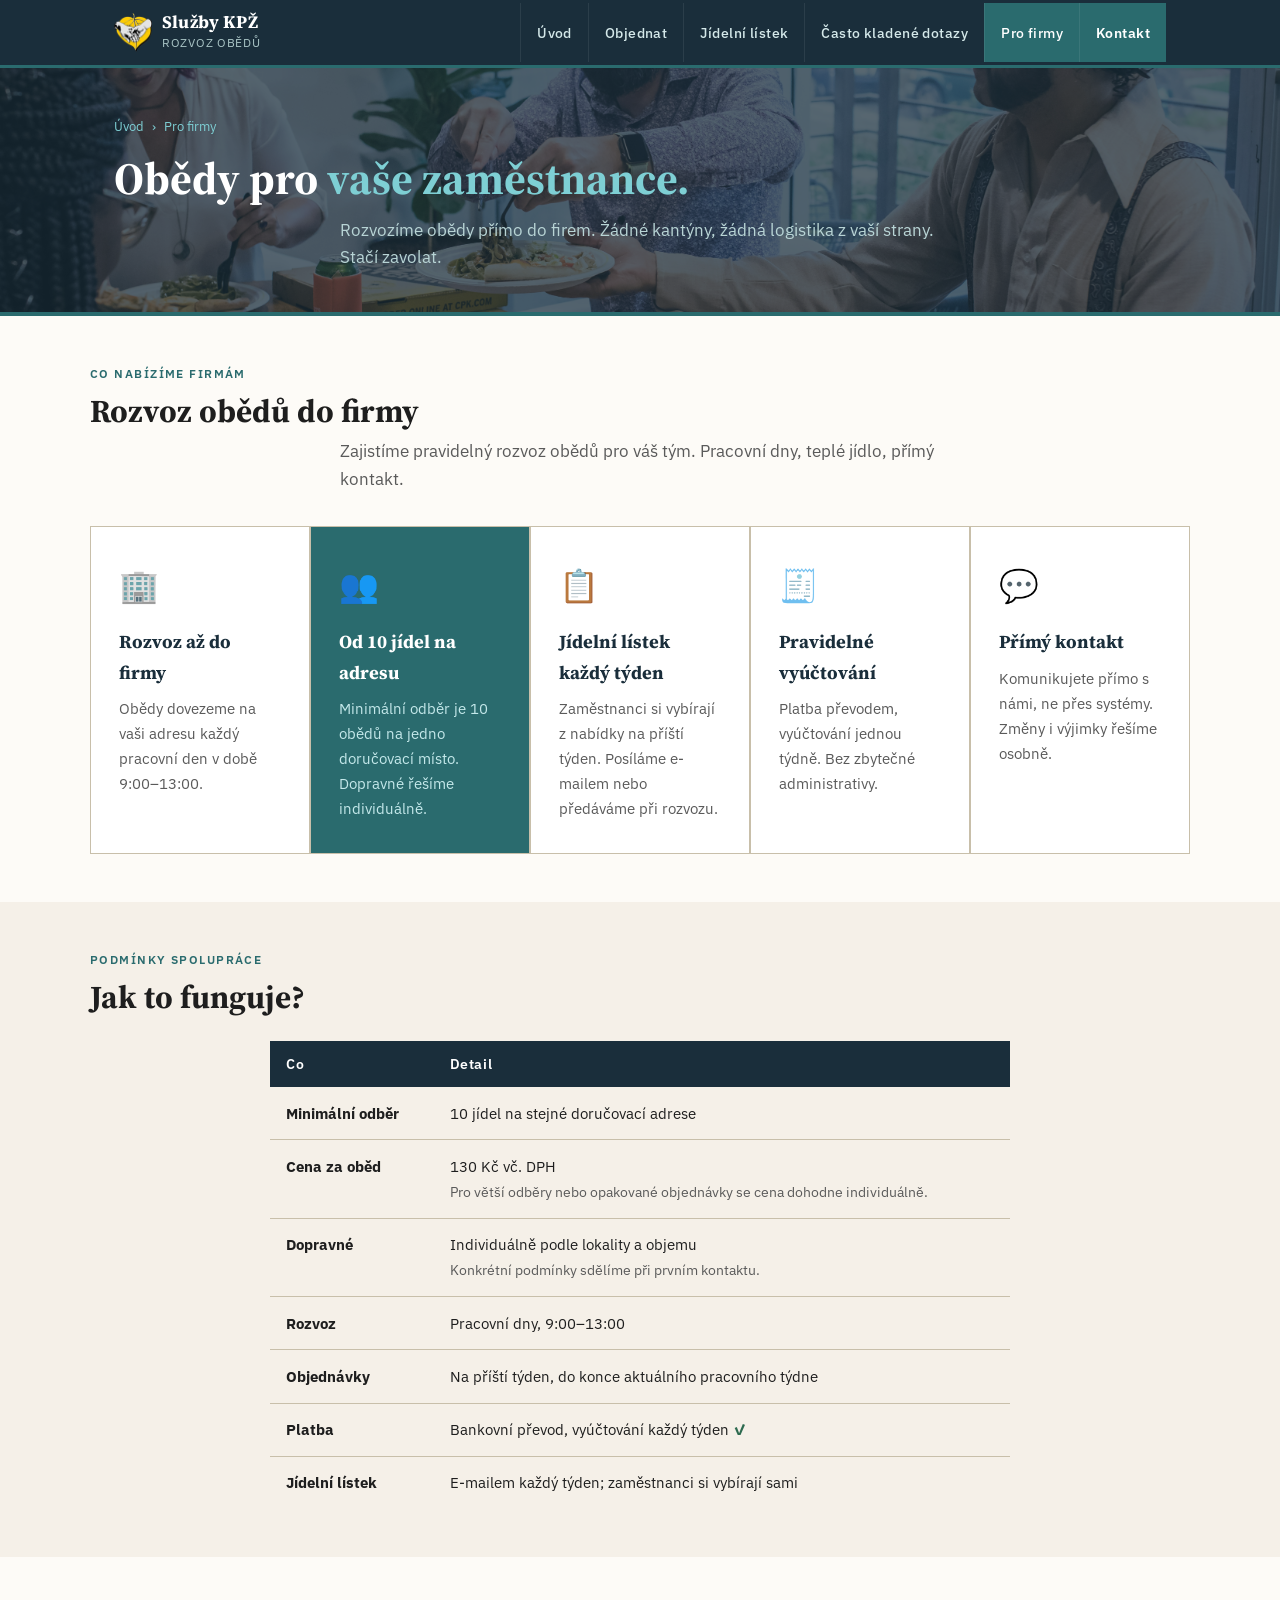
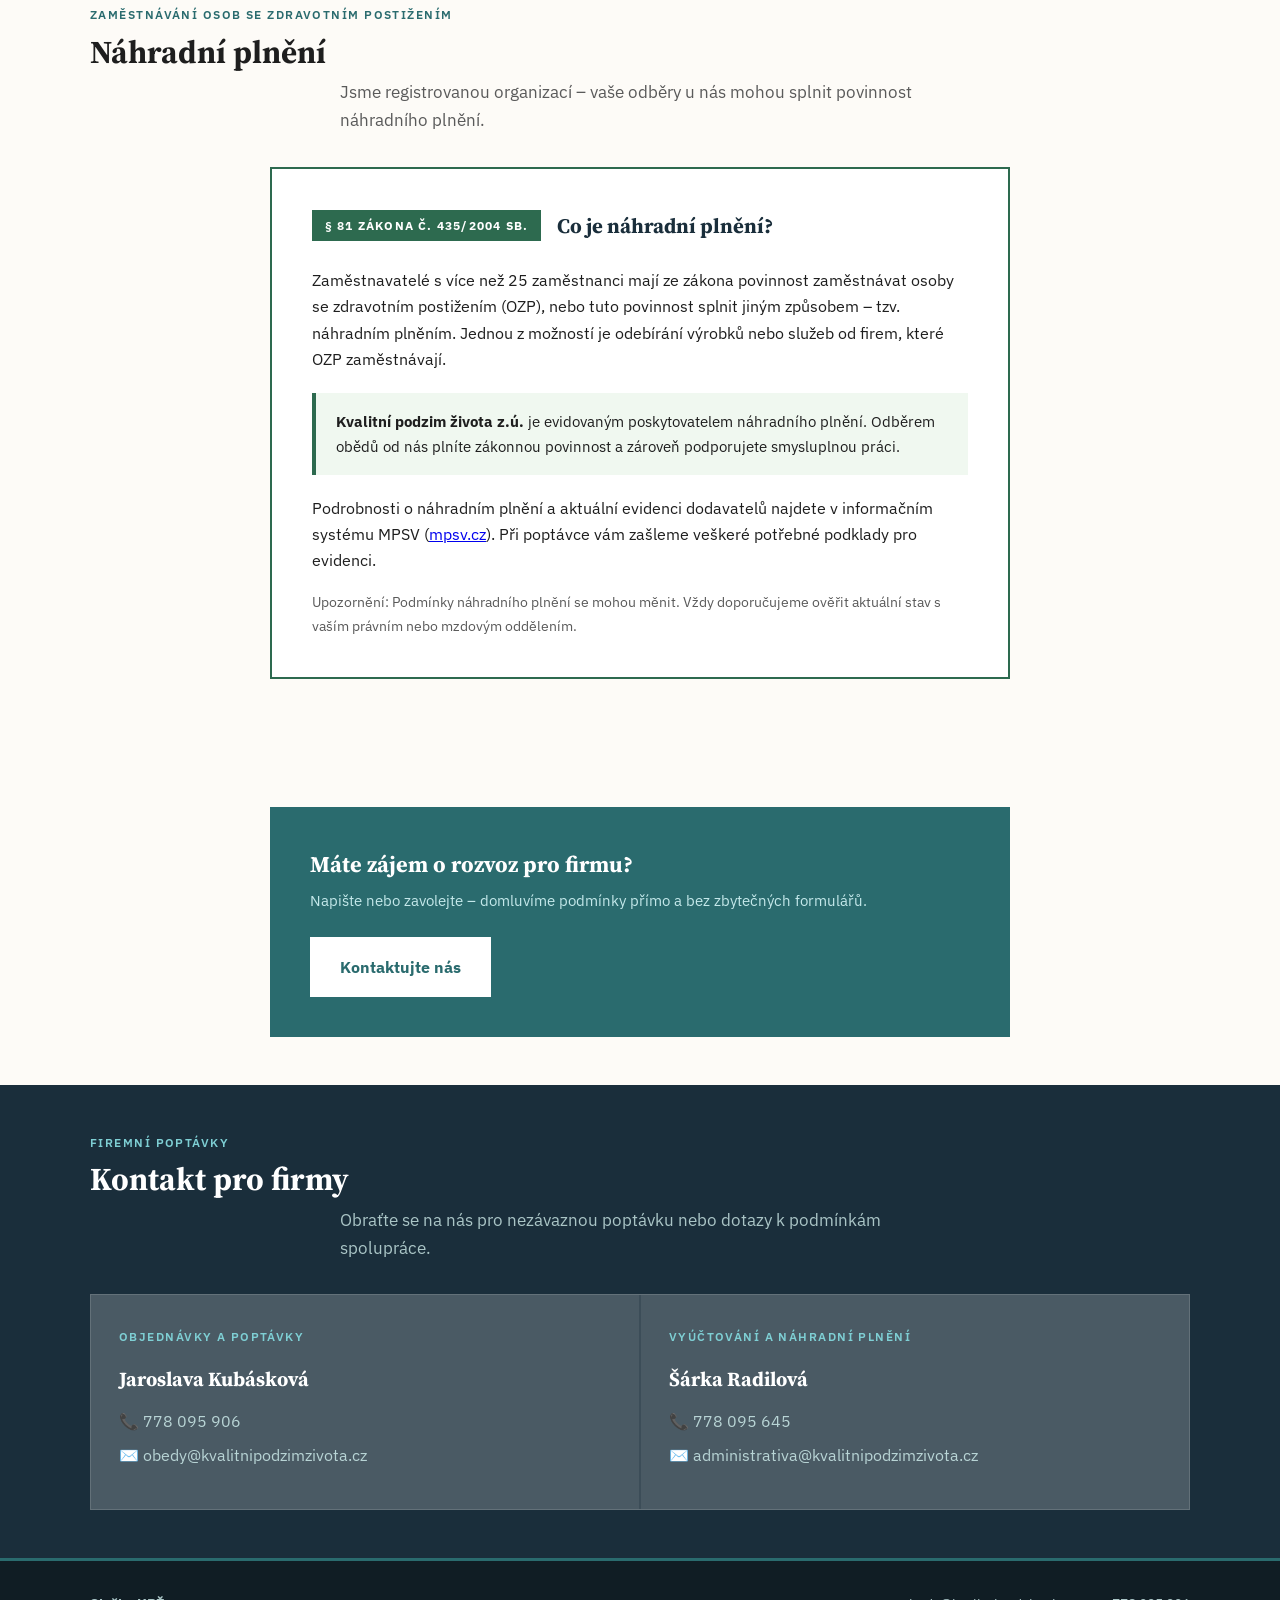
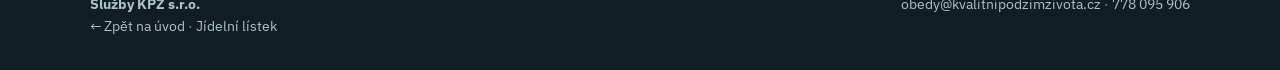
==== commit 9702b454: "fix wording" ====
--- a/firmy.html
+++ b/firmy.html
@@ -50,7 +50,7 @@
     </div>
     <h1>Obědy pro <em>vaše zaměstnance.</em></h1>
     <p class="page-header-lead">
-      Rozvozíme teplé obědy přímo do firem. Žádné kantýny, žádná logistika z vaší strany. Stačí zavolat.
+      Rozvozíme obědy přímo do firem. Žádné kantýny, žádná logistika z vaší strany. Stačí zavolat.
     </p>
   </div>
 </header>
--- a/assets/css/style.css
+++ b/assets/css/style.css
@@ -207,6 +207,26 @@
 .page-header {
   background: var(--navy); padding: 3rem 1.5rem 2.5rem;
   border-bottom: 4px solid var(--teal);
+  position: relative;
+}
+body.page-firmy .page-header {
+  background: var(--navy) url('../img/firmy.jpg') center/cover no-repeat;
+}
+body.page-firmy .page-header::before,
+body.page-menu .page-header::before {
+  content: '';
+  position: absolute;
+  inset: 0;
+  background: rgba(26, 46, 59, 0.72);
+  z-index: 0;
+}
+body.page-firmy .page-header-inner,
+body.page-menu .page-header-inner {
+  position: relative;
+  z-index: 1;
+}
+body.page-menu .page-header {
+  background: var(--navy) url('../img/jidelni-listek.jpg') center/cover no-repeat;
 }
 .page-header-inner { max-width: 1100px; margin: 0 auto; padding: 0 1.5rem; }
 .breadcrumb {
@@ -257,7 +277,7 @@
 
 /* ── HERO ── */
 .hero {
-  background: var(--navy) url('../img/obedy2.jpg') center/cover no-repeat;
+  background: var(--navy) url('../img/obedy.jpg') center/cover no-repeat;
   border-bottom: 4px solid var(--teal);
   padding: 4rem 1.5rem 3.5rem;
   position: relative;
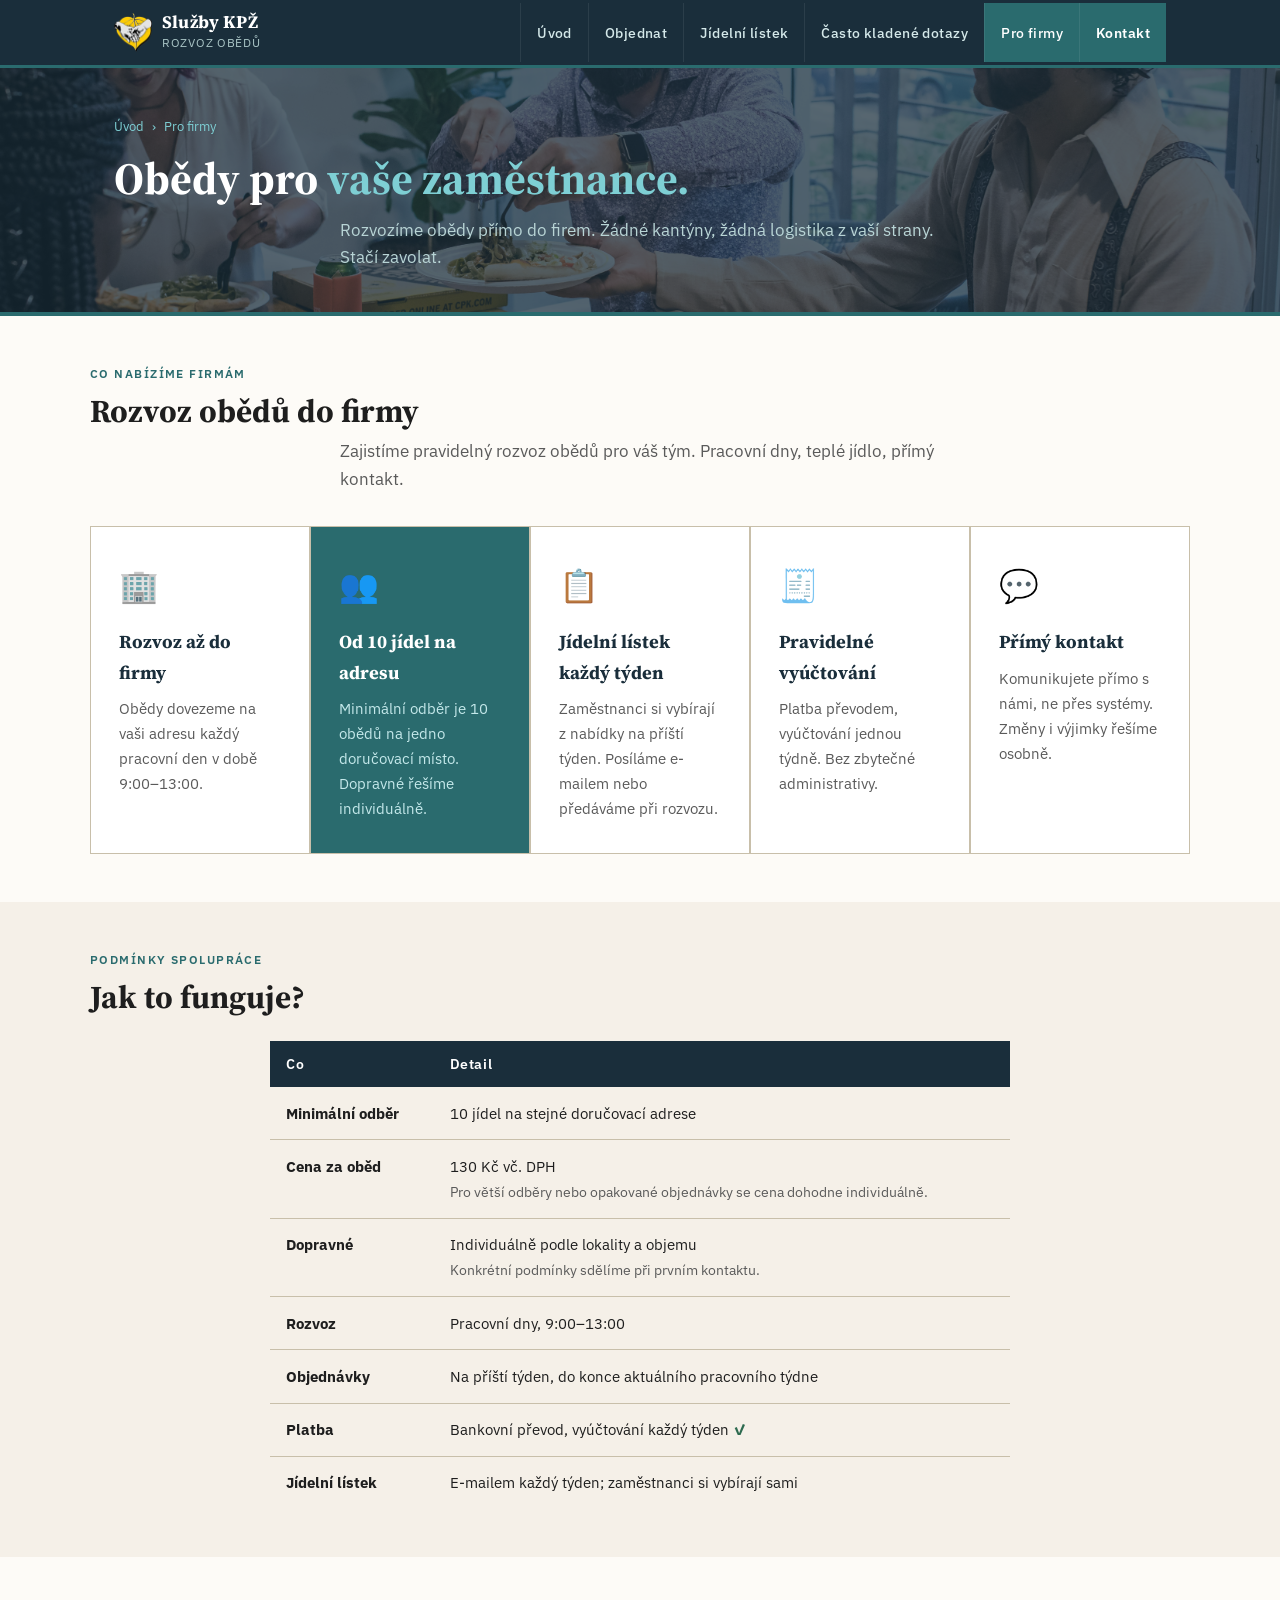
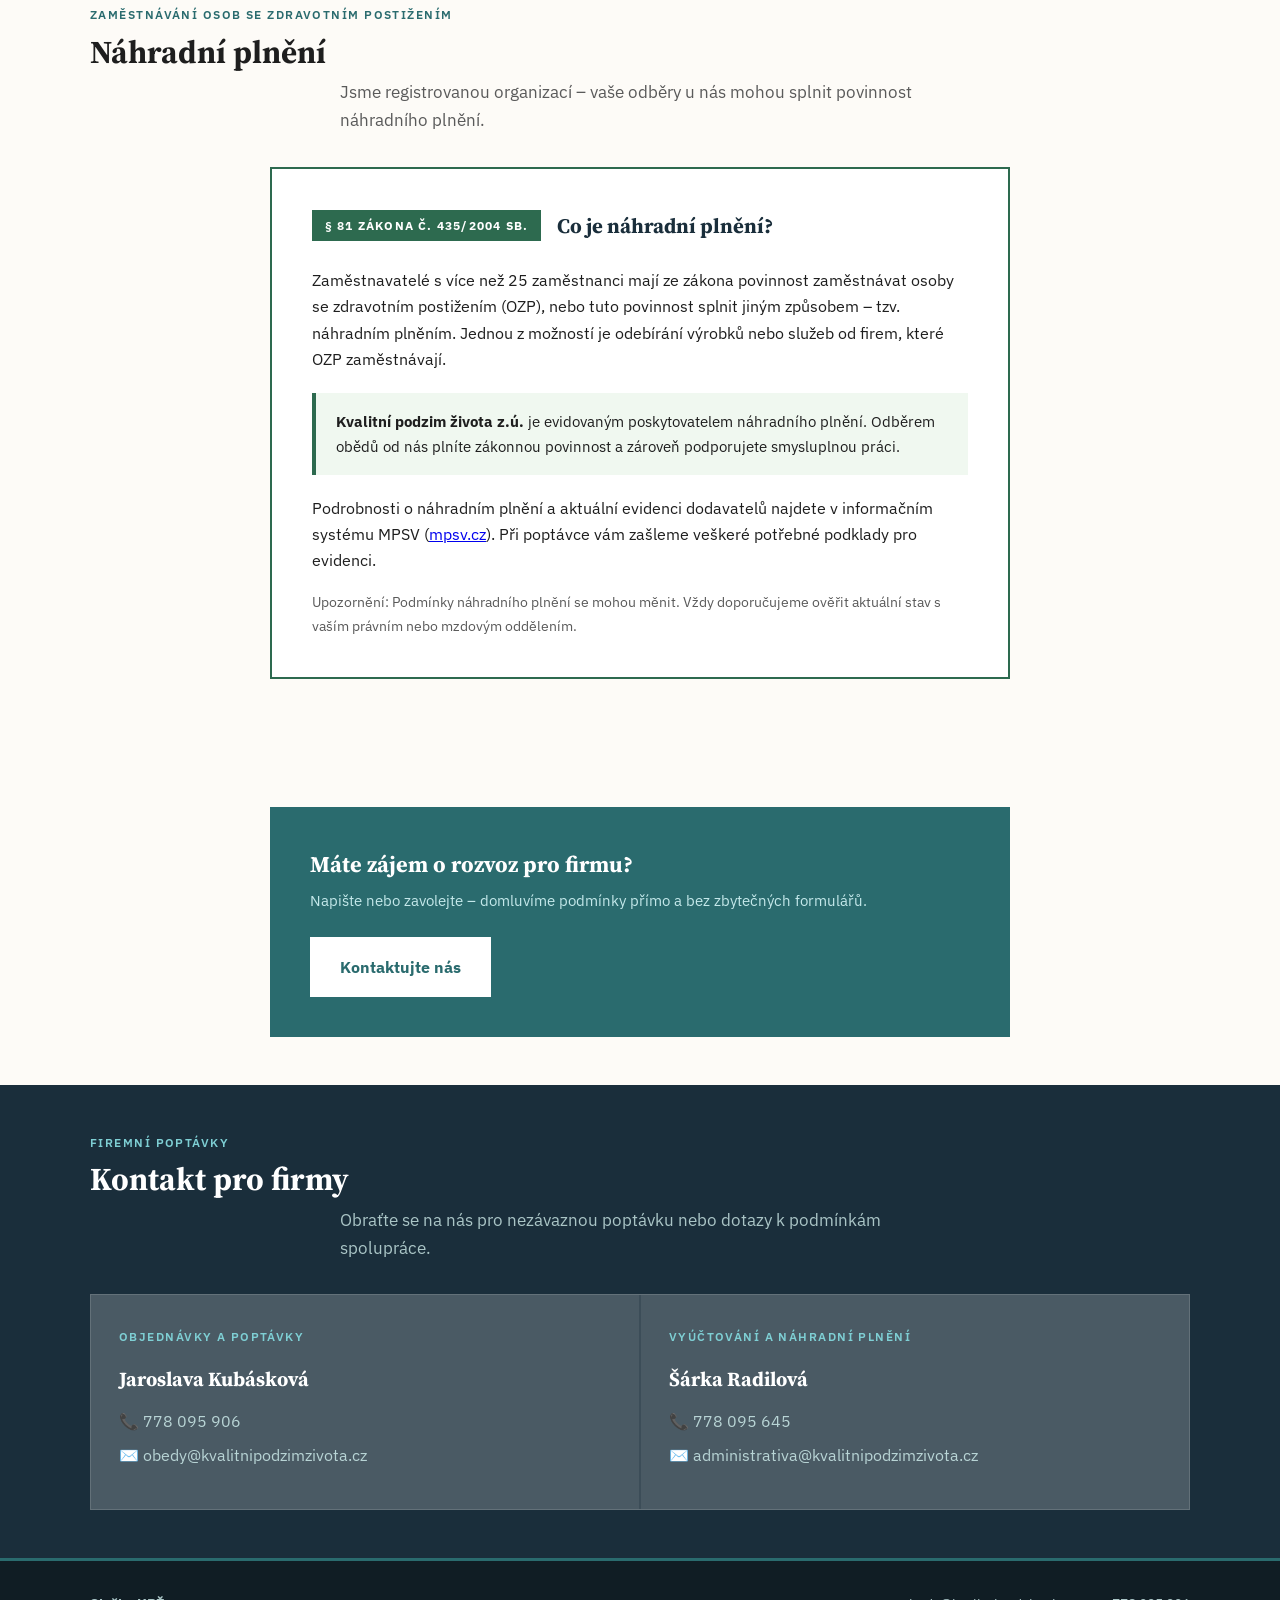
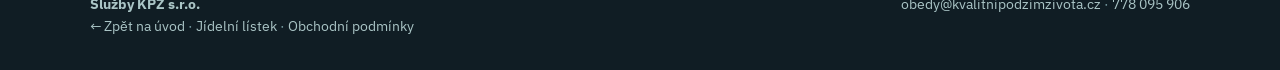
==== commit 3dfcb666: "feat: add VOP page and consent checkbox to order form - Add vop.html with full terms and conditions " ====
--- a/firmy.html
+++ b/firmy.html
@@ -214,7 +214,8 @@
     <div>
       <strong style="color:#aac5c6;">Služby KPŽ s.r.o.</strong><br>
       <a href="index.html">← Zpět na úvod</a> ·
-      <a href="jidelni-listek.html">Jídelní lístek</a>
+      <a href="jidelni-listek.html">Jídelní lístek</a> ·
+      <a href="vop.html">Obchodní podmínky</a>
     </div>
     <div>
       <a href="mailto:obedy@kvalitnipodzimzivota.cz">obedy@kvalitnipodzimzivota.cz</a> ·
--- a/assets/css/style.css
+++ b/assets/css/style.css
@@ -427,13 +427,15 @@
   gap: 1rem;
 }
 .faq-q:hover { color: var(--teal); }
-.faq-icon { font-size: 1.2rem; font-weight: 400; flex-shrink: 0; transition: transform 0.2s; }
+.faq-icon { font-size: 1.2rem; font-weight: 400; flex-shrink: 0; transition: transform 0.35s cubic-bezier(0.4, 0, 0.2, 1); }
 .faq-item.open .faq-icon { transform: rotate(45deg); }
 .faq-a {
-  display: none; padding: 0 0 1.25rem;
+  overflow: hidden; height: 0; opacity: 0;
+  transition: height 0.38s cubic-bezier(0.4, 0, 0.2, 1), opacity 0.28s ease;
+  padding: 0 0 1.25rem;
   font-size: 0.98rem; color: var(--muted); max-width: 640px;
 }
-.faq-item.open .faq-a { display: block; }
+.faq-item.open .faq-a { opacity: 1; }
 
 /* ── GDPR ── */
 .gdpr-box {
@@ -572,14 +574,24 @@
   margin-bottom: 2rem; overflow-x: auto;
 }
 .week-tab {
-  padding: 0.75rem 1.5rem; border: none; background: none;
-  font-family: 'IBM Plex Sans', sans-serif; font-size: 0.95rem; font-weight: 500;
+  padding: 0.85rem 0; border: none; background: none;
+  font-family: 'IBM Plex Sans', sans-serif;
   color: var(--muted); cursor: pointer;
   border-bottom: 3px solid transparent; margin-bottom: -2px;
   white-space: nowrap; transition: color 0.15s;
+  display: flex; flex-direction: column; align-items: flex-start; gap: 0.15rem;
+  margin-right: 2.5rem;
+}
+.week-tab-label {
+  font-size: 1.25rem; font-weight: 600; line-height: 1.2;
+}
+.week-tab-date {
+  font-size: 0.82rem; font-weight: 400; opacity: 0.75;
 }
 .week-tab:hover { color: var(--teal); }
-.week-tab.active { color: var(--navy); border-bottom-color: var(--teal); font-weight: 600; }
+.week-tab.active { color: var(--navy); border-bottom-color: var(--teal); }
+.week-tab.active .week-tab-label { font-weight: 700; }
+.week-tab.active .week-tab-date { opacity: 1; }
 
 .menu-week { display: none; }
 .menu-week.active { display: block; }
